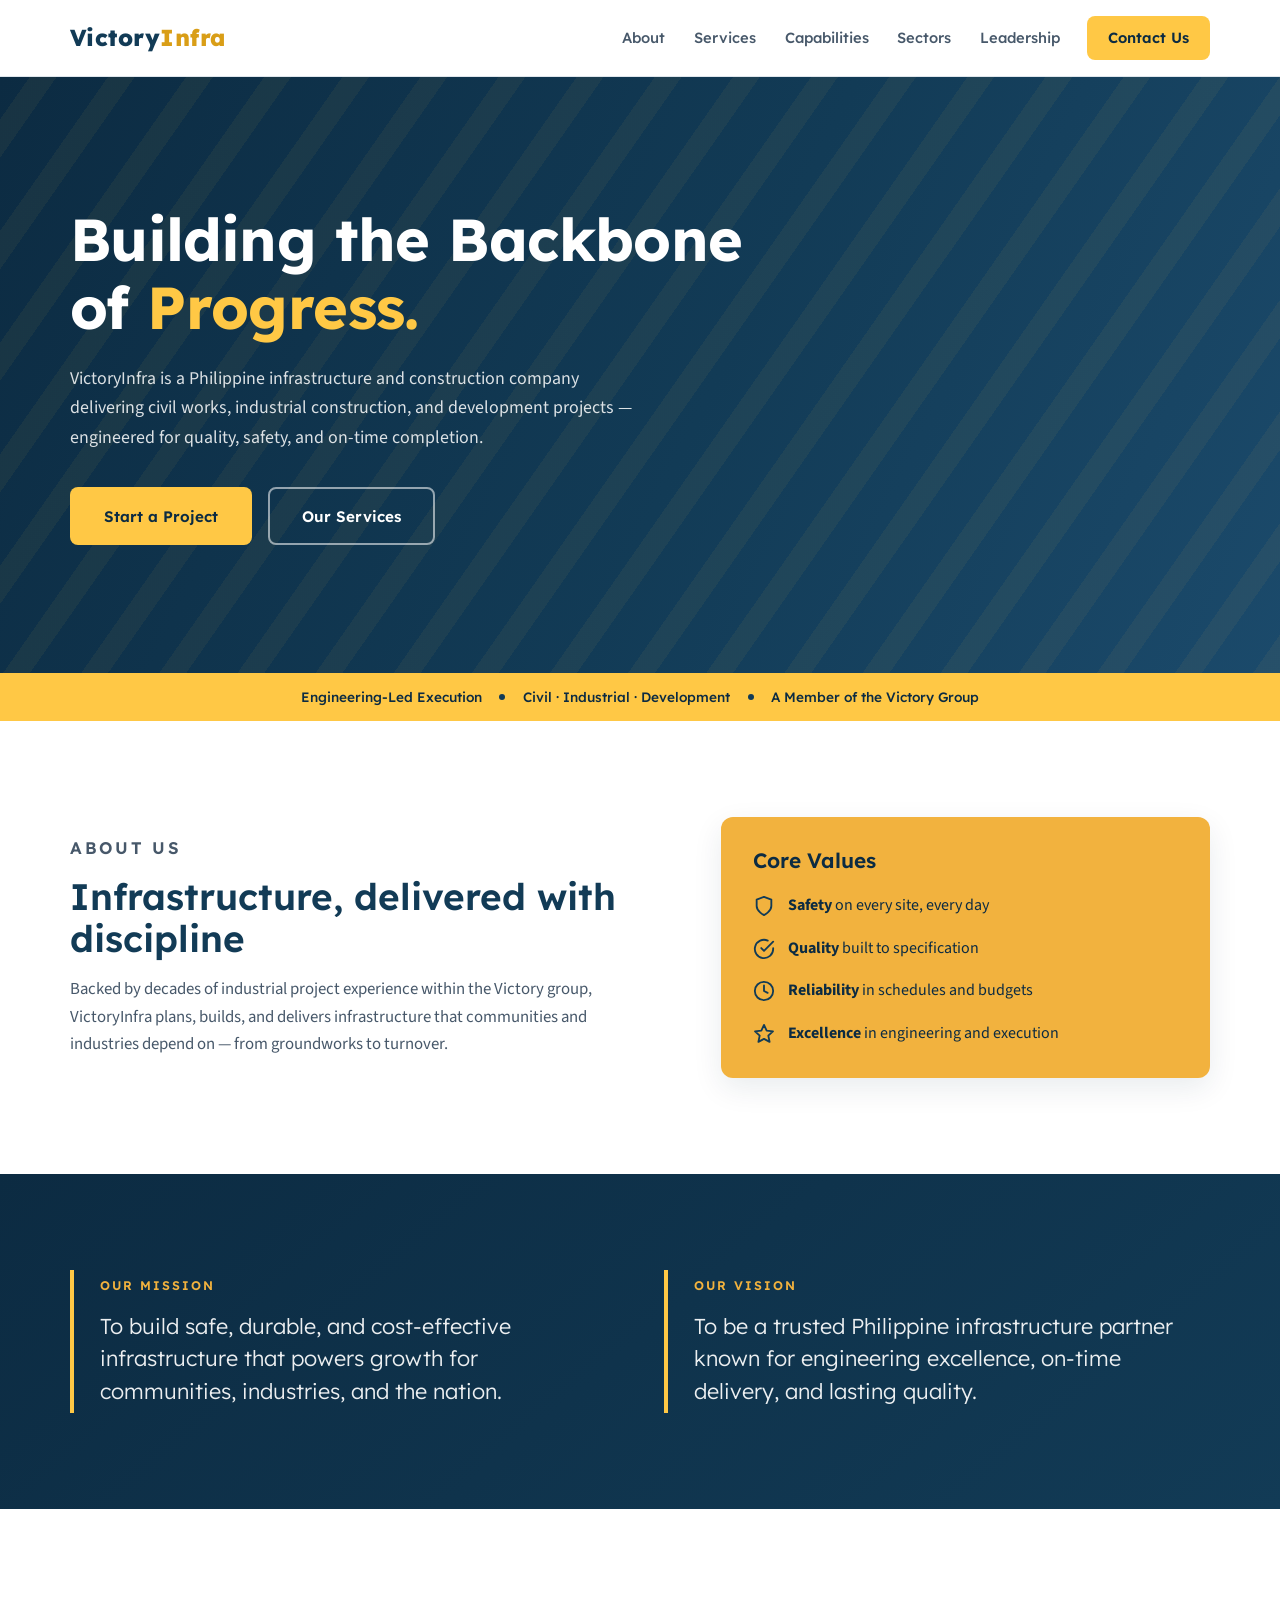
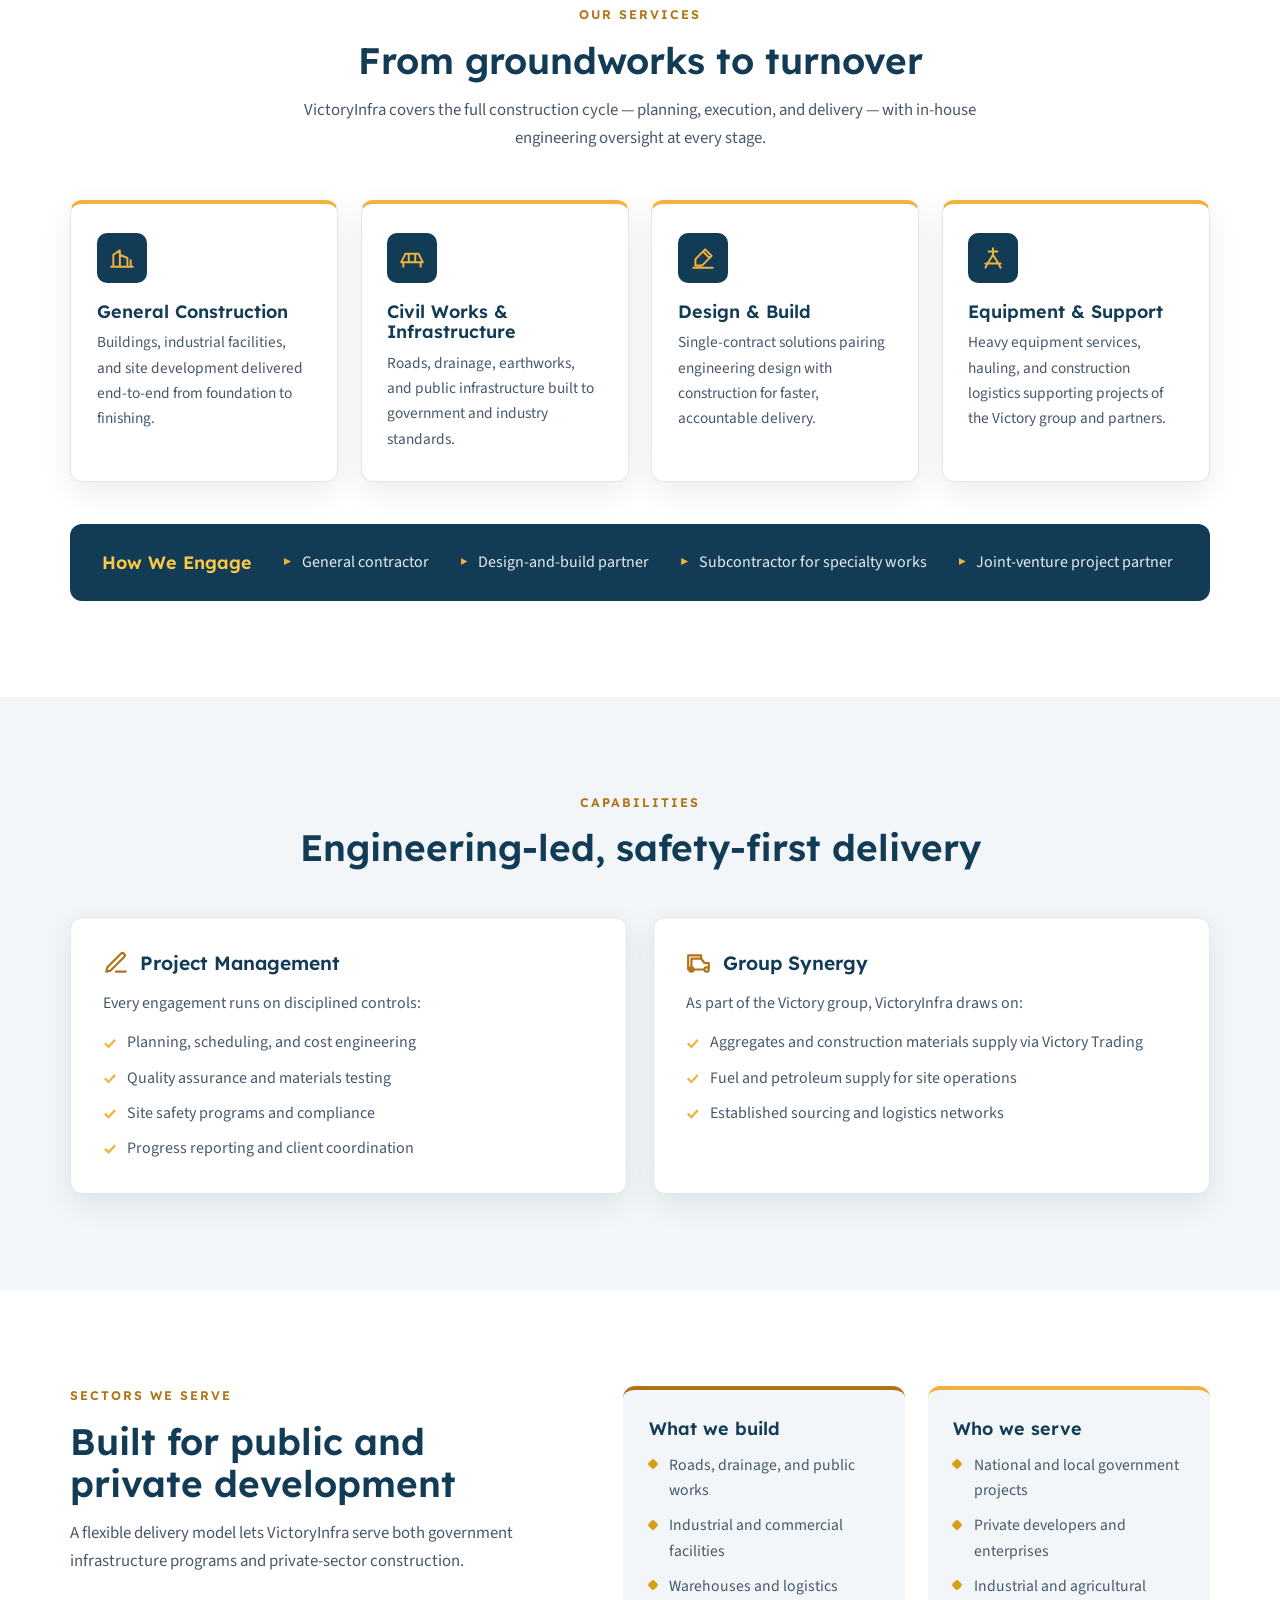
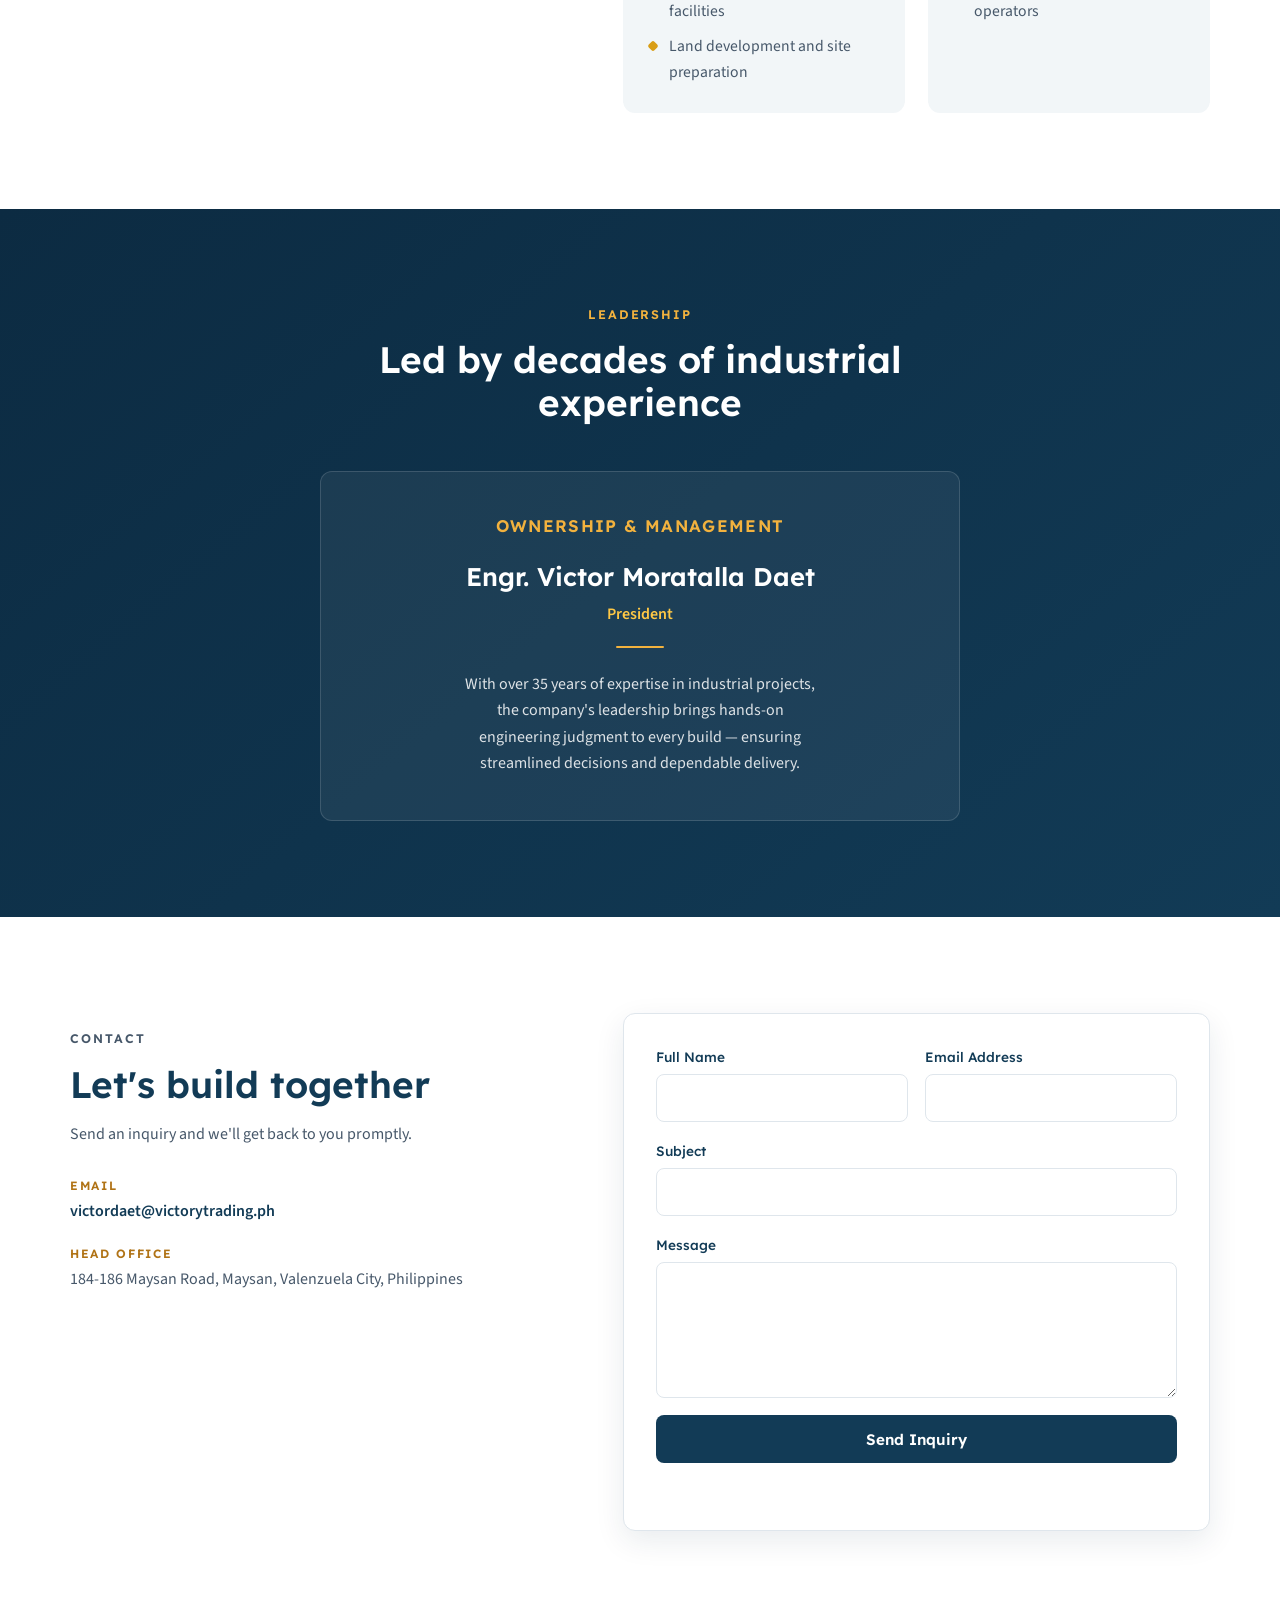
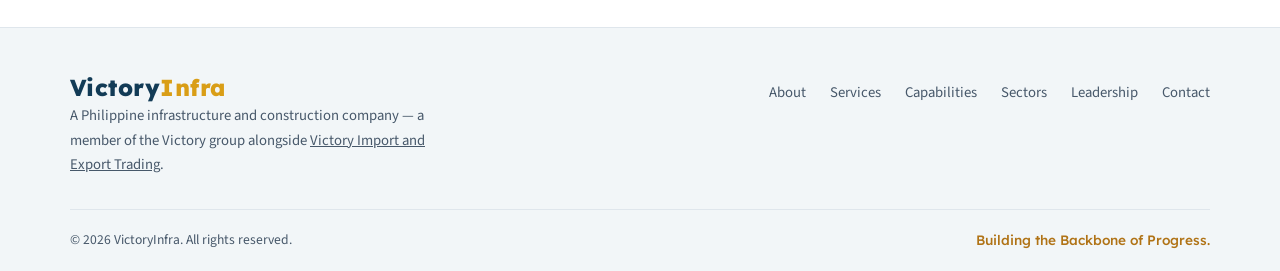
==== index.html @ fd555061 "Build initial VictoryInfra website with placeholder content Co-Authored-By: Claude Fable 5 <noreply@" ====
<!DOCTYPE html>
<html lang="en">
<head>
  <meta charset="UTF-8">
  <meta name="viewport" content="width=device-width, initial-scale=1.0">
  <title>VictoryInfra — Building the Backbone of Progress</title>
  <meta name="description" content="VictoryInfra is a Philippine infrastructure and construction company delivering civil works, industrial construction, and development projects with engineering-led execution.">
  <link rel="preconnect" href="https://fonts.googleapis.com">
  <link rel="preconnect" href="https://fonts.gstatic.com" crossorigin>
  <link href="https://fonts.googleapis.com/css2?family=Lexend:wght@300;400;500;600;700;800&family=Source+Sans+3:ital,wght@0,400;0,500;0,600;0,700;1,400&display=swap" rel="stylesheet">
  <link rel="stylesheet" href="css/style.css">
  <link rel="icon" href="data:image/svg+xml,%3Csvg xmlns='http://www.w3.org/2000/svg' viewBox='0 0 32 32'%3E%3Crect width='32' height='32' rx='6' fill='%23123b56'/%3E%3Cpath d='M7 9l9 16L25 9h-5l-4 8-4-8z' fill='%23ffc845'/%3E%3C/svg%3E" type="image/svg+xml">
</head>
<body>

  <a class="skip-link" href="#main">Skip to main content</a>

  <!-- ===== Header ===== -->
  <header class="site-header" id="top">
    <div class="container header-inner">
      <a href="#top" class="brand brand-text" aria-label="VictoryInfra — home">
        Victory<span class="wm-accent">Infra</span>
      </a>
      <nav class="site-nav" id="site-nav" aria-label="Main navigation">
        <a href="#about">About</a>
        <a href="#services">Services</a>
        <a href="#capabilities">Capabilities</a>
        <a href="#sectors">Sectors</a>
        <a href="#leadership">Leadership</a>
        <a href="#contact" class="nav-cta">Contact Us</a>
      </nav>
      <button class="nav-toggle" id="nav-toggle" aria-label="Toggle navigation" aria-expanded="false" aria-controls="site-nav">
        <span></span><span></span><span></span>
      </button>
    </div>
  </header>

  <main id="main">
    <!-- ===== Hero ===== -->
    <section class="hero">
      <div class="container hero-inner">
        <div class="hero-content">
          <h1>Building the Backbone<br>of <span class="accent-lime">Progress.</span></h1>
          <p class="hero-lead">
            VictoryInfra is a Philippine infrastructure and construction company
            delivering civil works, industrial construction, and development
            projects — engineered for quality, safety, and on-time completion.
          </p>
          <div class="hero-actions">
            <a href="#contact" class="btn btn-lime">Start a Project</a>
            <a href="#services" class="btn btn-outline">Our Services</a>
          </div>
        </div>
      </div>
    </section>

    <!-- ===== Trust bar ===== -->
    <div class="trust-bar" role="presentation">
      <div class="container trust-inner">
        <span>Engineering-Led Execution</span>
        <span class="dot" aria-hidden="true"></span>
        <span>Civil · Industrial · Development</span>
        <span class="dot" aria-hidden="true"></span>
        <span>A Member of the Victory Group</span>
      </div>
    </div>

    <!-- ===== About ===== -->
    <section class="section" id="about">
      <div class="container about-grid">
        <div class="about-intro">
          <p class="eyebrow">About Us</p>
          <h2>Infrastructure, delivered with discipline</h2>
          <p>
            Backed by decades of industrial project experience within the
            Victory group, VictoryInfra plans, builds, and delivers
            infrastructure that communities and industries depend on — from
            groundworks to turnover.
          </p>
        </div>
        <div class="values-panel">
          <h3>Core Values</h3>
          <ul class="values-list">
            <li>
              <svg viewBox="0 0 24 24" fill="none" stroke="currentColor" stroke-width="2" stroke-linecap="round" stroke-linejoin="round" aria-hidden="true"><path d="M12 22s8-4 8-10V5l-8-3-8 3v7c0 6 8 10 8 10z"/></svg>
              <div><strong>Safety</strong> on every site, every day</div>
            </li>
            <li>
              <svg viewBox="0 0 24 24" fill="none" stroke="currentColor" stroke-width="2" stroke-linecap="round" stroke-linejoin="round" aria-hidden="true"><path d="M22 11.08V12a10 10 0 1 1-5.93-9.14"/><path d="M22 4 12 14.01l-3-3"/></svg>
              <div><strong>Quality</strong> built to specification</div>
            </li>
            <li>
              <svg viewBox="0 0 24 24" fill="none" stroke="currentColor" stroke-width="2" stroke-linecap="round" stroke-linejoin="round" aria-hidden="true"><circle cx="12" cy="12" r="10"/><path d="M12 6v6l4 2"/></svg>
              <div><strong>Reliability</strong> in schedules and budgets</div>
            </li>
            <li>
              <svg viewBox="0 0 24 24" fill="none" stroke="currentColor" stroke-width="2" stroke-linecap="round" stroke-linejoin="round" aria-hidden="true"><path d="M12 2l2.9 6.3 6.9.8-5.1 4.7 1.4 6.8L12 17.3l-6.1 3.3 1.4-6.8L2.2 9.1l6.9-.8z"/></svg>
              <div><strong>Excellence</strong> in engineering and execution</div>
            </li>
          </ul>
        </div>
      </div>
    </section>

    <!-- ===== Mission & Vision ===== -->
    <section class="section section-navy" id="mission">
      <div class="container mv-grid">
        <div class="mv-card">
          <p class="eyebrow eyebrow-teal">Our Mission</p>
          <p class="mv-text">
            To build safe, durable, and cost-effective infrastructure that
            powers growth for communities, industries, and the nation.
          </p>
        </div>
        <div class="mv-card">
          <p class="eyebrow eyebrow-teal">Our Vision</p>
          <p class="mv-text">
            To be a trusted Philippine infrastructure partner known for
            engineering excellence, on-time delivery, and lasting quality.
          </p>
        </div>
      </div>
    </section>

    <!-- ===== Services ===== -->
    <section class="section" id="services">
      <div class="container">
        <div class="section-head">
          <p class="eyebrow">Our Services</p>
          <h2>From groundworks to turnover</h2>
          <p class="section-lead">
            VictoryInfra covers the full construction cycle — planning,
            execution, and delivery — with in-house engineering oversight at
            every stage.
          </p>
        </div>
        <div class="card-grid">
          <article class="card">
            <div class="card-icon" aria-hidden="true">
              <svg viewBox="0 0 24 24" fill="none" stroke="currentColor" stroke-width="1.8" stroke-linecap="round" stroke-linejoin="round"><path d="M2 20h20M4 20V9l6-4v15M10 20V9l7 3v8M20 20v-6"/></svg>
            </div>
            <h3>General Construction</h3>
            <p>Buildings, industrial facilities, and site development delivered end-to-end from foundation to finishing.</p>
          </article>
          <article class="card">
            <div class="card-icon" aria-hidden="true">
              <svg viewBox="0 0 24 24" fill="none" stroke="currentColor" stroke-width="1.8" stroke-linecap="round" stroke-linejoin="round"><path d="M2 16h20M4 16v4M20 16v4M2 16l4-8h12l4 8M9 8v8M15 8v8"/></svg>
            </div>
            <h3>Civil Works &amp; Infrastructure</h3>
            <p>Roads, drainage, earthworks, and public infrastructure built to government and industry standards.</p>
          </article>
          <article class="card">
            <div class="card-icon" aria-hidden="true">
              <svg viewBox="0 0 24 24" fill="none" stroke="currentColor" stroke-width="1.8" stroke-linecap="round" stroke-linejoin="round"><path d="M14 4l6 6-9 9H5v-6zM12 6l6 6M3 21h18"/></svg>
            </div>
            <h3>Design &amp; Build</h3>
            <p>Single-contract solutions pairing engineering design with construction for faster, accountable delivery.</p>
          </article>
          <article class="card">
            <div class="card-icon" aria-hidden="true">
              <svg viewBox="0 0 24 24" fill="none" stroke="currentColor" stroke-width="1.8" stroke-linecap="round" stroke-linejoin="round"><path d="M5 17h14M7 17l-2 4M17 17l2 4M12 3v6M12 9l-5 8M12 9l5 8M8 6h8"/></svg>
            </div>
            <h3>Equipment &amp; Support</h3>
            <p>Heavy equipment services, hauling, and construction logistics supporting projects of the Victory group and partners.</p>
          </article>
        </div>
        <div class="roles-strip">
          <h3>How We Engage</h3>
          <ul>
            <li>General contractor</li>
            <li>Design-and-build partner</li>
            <li>Subcontractor for specialty works</li>
            <li>Joint-venture project partner</li>
          </ul>
        </div>
      </div>
    </section>

    <!-- ===== Capabilities ===== -->
    <section class="section section-alt" id="capabilities">
      <div class="container">
        <div class="section-head">
          <p class="eyebrow">Capabilities</p>
          <h2>Engineering-led, safety-first delivery</h2>
        </div>
        <div class="cap-grid">
          <article class="cap-card">
            <h3>
              <svg viewBox="0 0 24 24" fill="none" stroke="currentColor" stroke-width="2" stroke-linecap="round" stroke-linejoin="round" aria-hidden="true"><path d="M12 20h9M16.5 3.5a2.1 2.1 0 0 1 3 3L7 19l-4 1 1-4z"/></svg>
              Project Management
            </h3>
            <p>Every engagement runs on disciplined controls:</p>
            <ul>
              <li>Planning, scheduling, and cost engineering</li>
              <li>Quality assurance and materials testing</li>
              <li>Site safety programs and compliance</li>
              <li>Progress reporting and client coordination</li>
            </ul>
          </article>
          <article class="cap-card">
            <h3>
              <svg viewBox="0 0 24 24" fill="none" stroke="currentColor" stroke-width="2" stroke-linecap="round" stroke-linejoin="round" aria-hidden="true"><path d="M17 18a2 2 0 1 0 4 0 2 2 0 0 0-4 0zM3 18a2 2 0 1 0 4 0 2 2 0 0 0-4 0zM7 18h10M5 18V8h9l3 4h4v6M14 8V5H2v13"/></svg>
              Group Synergy
            </h3>
            <p>As part of the Victory group, VictoryInfra draws on:</p>
            <ul>
              <li>Aggregates and construction materials supply via Victory Trading</li>
              <li>Fuel and petroleum supply for site operations</li>
              <li>Established sourcing and logistics networks</li>
            </ul>
          </article>
        </div>
      </div>
    </section>

    <!-- ===== Sectors ===== -->
    <section class="section" id="sectors">
      <div class="container reach-grid">
        <div>
          <p class="eyebrow">Sectors We Serve</p>
          <h2>Built for public and private development</h2>
          <p class="reach-note">
            A flexible delivery model lets VictoryInfra serve both government
            infrastructure programs and private-sector construction.
          </p>
        </div>
        <div class="reach-cols">
          <div class="reach-col">
            <h3>What we build</h3>
            <ul>
              <li>Roads, drainage, and public works</li>
              <li>Industrial and commercial facilities</li>
              <li>Warehouses and logistics facilities</li>
              <li>Land development and site preparation</li>
            </ul>
          </div>
          <div class="reach-col">
            <h3>Who we serve</h3>
            <ul>
              <li>National and local government projects</li>
              <li>Private developers and enterprises</li>
              <li>Industrial and agricultural operators</li>
            </ul>
          </div>
        </div>
      </div>
    </section>

    <!-- ===== Leadership ===== -->
    <section class="section section-navy" id="leadership">
      <div class="container">
        <div class="section-head">
          <p class="eyebrow eyebrow-teal">Leadership</p>
          <h2 class="on-navy">Led by decades of industrial experience</h2>
        </div>
        <div class="lead-grid">
          <div class="lead-card">
            <h3>Ownership &amp; Management</h3>
            <p class="lead-name">Engr. Victor Moratalla Daet</p>
            <p class="lead-role">President</p>
            <p>
              With over 35 years of expertise in industrial projects, the
              company's leadership brings hands-on engineering judgment to
              every build — ensuring streamlined decisions and dependable
              delivery.
            </p>
          </div>
        </div>
      </div>
    </section>

    <!-- ===== Contact ===== -->
    <section class="section" id="contact">
      <div class="container contact-grid">
        <div class="contact-info">
          <p class="eyebrow">Contact</p>
          <h2>Let's build together</h2>
          <p>Send an inquiry and we'll get back to you promptly.</p>
          <ul class="contact-list">
            <li>
              <span class="contact-label">Email</span>
              <a href="mailto:victordaet@victorytrading.ph">victordaet@victorytrading.ph</a>
            </li>
            <li>
              <span class="contact-label">Head Office</span>
              <span>184-186 Maysan Road, Maysan, Valenzuela City, Philippines</span>
            </li>
          </ul>
        </div>
        <form class="contact-form" id="contact-form" novalidate>
          <div class="form-row">
            <div class="form-field">
              <label for="cf-name">Full Name</label>
              <input type="text" id="cf-name" name="name" required autocomplete="name">
            </div>
            <div class="form-field">
              <label for="cf-email">Email Address</label>
              <input type="email" id="cf-email" name="email" required autocomplete="email">
            </div>
          </div>
          <div class="form-field">
            <label for="cf-subject">Subject</label>
            <input type="text" id="cf-subject" name="subject" required>
          </div>
          <div class="form-field">
            <label for="cf-message">Message</label>
            <textarea id="cf-message" name="message" rows="5" required></textarea>
          </div>
          <button type="submit" class="btn btn-navy btn-block">Send Inquiry</button>
          <p class="form-note" id="form-note" role="status"></p>
        </form>
      </div>
    </section>
  </main>

  <!-- ===== Footer ===== -->
  <footer class="site-footer">
    <div class="container footer-inner">
      <div class="footer-brand">
        <span class="brand-text">Victory<span class="wm-accent">Infra</span></span>
        <p class="footer-tag">
          A Philippine infrastructure and construction company — a member of
          the Victory group alongside
          <a href="https://victorytrading.ph" style="color: inherit;">Victory Import and Export Trading</a>.
        </p>
      </div>
      <nav class="footer-nav" aria-label="Footer navigation">
        <a href="#about">About</a>
        <a href="#services">Services</a>
        <a href="#capabilities">Capabilities</a>
        <a href="#sectors">Sectors</a>
        <a href="#leadership">Leadership</a>
        <a href="#contact">Contact</a>
      </nav>
    </div>
    <div class="container footer-legal">
      <p>&copy; <span id="year">2026</span> VictoryInfra. All rights reserved.</p>
      <p class="footer-tagline">Building the Backbone of Progress.</p>
    </div>
  </footer>

  <script src="js/main.js"></script>
</body>
</html>
---- css/style.css ----
/* ==========================================================
   Victory Import and Export Trading OPC
   Brand palette from company profile:
   navy #123b56 · teal #3dccc7 · lime #cce235 · logo greens
   Typography (ui-ux-pro-max: Trust & Authority):
   Lexend (display) / Source Sans 3 (body)
   ========================================================== */

:root {
  --navy: #123b56;
  --navy-deep: #0c2b42;
  --navy-soft: #1b4a6b;
  --teal: #3dccc7;
  --lime: #cce235;
  --lime-dark: #a8bc1a;
  --green: #3fae49;
  --ink: #16232e;
  --ink-soft: #47586a;
  --line: #dfe6ec;
  --bg: #ffffff;
  --bg-alt: #f2f6f8;
  --radius: 12px;
  --shadow: 0 10px 30px rgba(12, 43, 66, 0.09);
  --font-display: "Lexend", system-ui, sans-serif;
  --font-body: "Source Sans 3", system-ui, sans-serif;
}

* { margin: 0; padding: 0; box-sizing: border-box; }

html { scroll-behavior: smooth; }

@media (prefers-reduced-motion: reduce) {
  html { scroll-behavior: auto; }
  *, *::before, *::after {
    animation-duration: 0.01ms !important;
    transition-duration: 0.01ms !important;
  }
}

body {
  font-family: var(--font-body);
  font-size: 1rem;
  color: var(--ink);
  background: var(--bg);
  line-height: 1.65;
  -webkit-font-smoothing: antialiased;
}

img, svg { display: block; max-width: 100%; height: auto; }

.container { width: min(1140px, 92%); margin-inline: auto; }

h1, h2, h3 { font-family: var(--font-display); line-height: 1.15; }

h1 {
  font-size: clamp(2.3rem, 5.2vw, 3.7rem);
  font-weight: 700;
  color: #fff;
  letter-spacing: -0.01em;
}

h2 {
  font-size: clamp(1.65rem, 3.2vw, 2.3rem);
  font-weight: 600;
  color: var(--navy);
}

h3 { font-size: 1.12rem; font-weight: 600; color: var(--navy); }

.accent-lime { color: var(--lime); }

.eyebrow {
  font-family: var(--font-display);
  text-transform: uppercase;
  letter-spacing: 0.16em;
  font-size: 0.78rem;
  font-weight: 600;
  color: var(--green);
  margin-bottom: 0.8rem;
}

.eyebrow-teal { color: var(--teal); }

.skip-link {
  position: absolute;
  left: -999px;
  top: 0;
  background: var(--lime);
  color: var(--navy-deep);
  padding: 0.7rem 1.2rem;
  z-index: 100;
  font-weight: 600;
}
.skip-link:focus { left: 0; }

a:focus-visible,
button:focus-visible,
input:focus-visible,
textarea:focus-visible {
  outline: 3px solid var(--teal);
  outline-offset: 2px;
}

/* ===== Buttons ===== */
.btn {
  display: inline-block;
  padding: 0.9rem 2rem;
  min-height: 44px;
  border-radius: 8px;
  font-family: var(--font-display);
  font-weight: 600;
  font-size: 0.95rem;
  text-decoration: none;
  border: 2px solid transparent;
  cursor: pointer;
  transition: background 0.2s, color 0.2s, border-color 0.2s, transform 0.18s;
}

.btn-lime {
  background: var(--lime);
  color: var(--navy-deep);
}
.btn-lime:hover { background: #dbef4d; transform: translateY(-2px); }

.btn-outline {
  color: #fff;
  border-color: rgba(255, 255, 255, 0.55);
}
.btn-outline:hover { border-color: var(--teal); color: var(--teal); }

.btn-navy {
  background: var(--navy);
  color: #fff;
}
.btn-navy:hover { background: var(--navy-soft); transform: translateY(-2px); }

.btn-block { width: 100%; border: none; }

/* ===== Header ===== */
.site-header {
  position: sticky;
  top: 0;
  z-index: 50;
  background: rgba(255, 255, 255, 0.97);
  backdrop-filter: blur(8px);
  border-bottom: 1px solid var(--line);
}

.header-inner {
  display: flex;
  align-items: center;
  justify-content: space-between;
  min-height: 76px;
}

.brand { display: flex; align-items: center; }

.brand-logo { width: clamp(170px, 18vw, 220px); height: auto; }

.site-nav { display: flex; align-items: center; gap: 1.6rem; }

.site-nav a {
  text-decoration: none;
  color: var(--ink-soft);
  font-family: var(--font-display);
  font-weight: 500;
  font-size: 0.92rem;
  padding: 0.4rem 0.1rem;
  transition: color 0.2s;
}
.site-nav a:hover { color: var(--navy); }

.nav-cta {
  padding: 0.6rem 1.3rem !important;
  border-radius: 8px;
  background: var(--lime);
  color: var(--navy-deep) !important;
  font-weight: 600 !important;
}
.nav-cta:hover { background: #dbef4d; }

.nav-toggle {
  display: none;
  flex-direction: column;
  justify-content: center;
  gap: 5px;
  background: none;
  border: none;
  cursor: pointer;
  padding: 10px;
  min-width: 44px;
  min-height: 44px;
}
.nav-toggle span {
  width: 24px;
  height: 2px;
  background: var(--navy);
  transition: transform 0.2s, opacity 0.2s;
}

/* ===== Hero ===== */
.hero {
  position: relative;
  background:
    linear-gradient(100deg, rgba(12, 43, 66, 0.94) 0%, rgba(12, 43, 66, 0.88) 38%, rgba(12, 43, 66, 0.35) 62%, rgba(12, 43, 66, 0.12) 100%),
    url("../assets/hero-port.jpg") center right / cover no-repeat;
  background-color: var(--navy-deep);
  overflow: hidden;
  padding: clamp(4.5rem, 10vw, 8.5rem) 0;
}

.hero-inner {
  position: relative;
  display: grid;
  grid-template-columns: minmax(0, 1.15fr) minmax(0, 0.85fr);
  align-items: center;
}

.hero-lead {
  margin-top: 1.4rem;
  font-size: 1.12rem;
  color: rgba(255, 255, 255, 0.85);
  max-width: 36rem;
}

.hero-actions {
  margin-top: 2.2rem;
  display: flex;
  gap: 1rem;
  flex-wrap: wrap;
}


/* ===== Trust bar ===== */
.trust-bar {
  background: var(--lime);
  color: var(--navy-deep);
  padding: 0.8rem 0;
  font-family: var(--font-display);
  font-size: 0.85rem;
  font-weight: 500;
}

.trust-inner {
  display: flex;
  justify-content: center;
  align-items: center;
  gap: 1.1rem;
  flex-wrap: wrap;
  text-align: center;
}

.dot {
  width: 6px; height: 6px;
  border-radius: 50%;
  background: var(--navy);
  flex-shrink: 0;
}

/* ===== Sections ===== */
.section { padding: clamp(3.5rem, 8vw, 6rem) 0; }
.section-alt { background: var(--bg-alt); }

.section-navy {
  background: linear-gradient(140deg, var(--navy-deep), var(--navy));
}
.section-navy h2, .on-navy { color: #fff; }

.section-head {
  max-width: 46rem;
  margin: 0 auto 3rem;
  text-align: center;
}

.section-lead { margin-top: 1rem; color: var(--ink-soft); font-size: 1.05rem; }

/* ===== About ===== */
.about-grid {
  display: grid;
  grid-template-columns: 1.2fr 1fr;
  gap: clamp(2rem, 5vw, 4rem);
  align-items: start;
}

.about-intro p { margin-top: 1.05rem; color: var(--ink-soft); font-size: 1.05rem; }
.about-intro h2 { margin-bottom: 0.2rem; }

.values-panel {
  background: var(--teal);
  border-radius: var(--radius);
  padding: 2rem;
  color: var(--navy-deep);
  box-shadow: var(--shadow);
}

.values-panel h3 {
  color: var(--navy-deep);
  font-size: 1.3rem;
  margin-bottom: 1.2rem;
}

.values-list { list-style: none; display: grid; gap: 1rem; }

.values-list li {
  display: flex;
  gap: 0.8rem;
  align-items: flex-start;
  font-size: 1rem;
}

.values-list svg {
  width: 22px; height: 22px;
  flex-shrink: 0;
  margin-top: 3px;
  color: var(--navy);
}

/* ===== Mission & Vision ===== */
.mv-grid {
  display: grid;
  grid-template-columns: 1fr 1fr;
  gap: clamp(1.5rem, 4vw, 3rem);
}

.mv-card {
  border-left: 4px solid var(--lime);
  padding: 0.4rem 0 0.4rem 1.6rem;
}

.mv-text {
  color: rgba(255, 255, 255, 0.92);
  font-size: clamp(1.1rem, 2vw, 1.35rem);
  font-family: var(--font-display);
  font-weight: 300;
  line-height: 1.5;
}

/* ===== Core business cards ===== */
.card-grid {
  display: grid;
  grid-template-columns: repeat(auto-fit, minmax(240px, 1fr));
  gap: 1.4rem;
}

.card {
  background: #fff;
  border: 1px solid var(--line);
  border-top: 4px solid var(--teal);
  border-radius: var(--radius);
  padding: 1.8rem 1.6rem;
  box-shadow: var(--shadow);
  transition: transform 0.2s, box-shadow 0.2s, border-top-color 0.2s;
}

.card:hover {
  transform: translateY(-5px);
  border-top-color: var(--lime);
  box-shadow: 0 18px 42px rgba(12, 43, 66, 0.14);
}

.card-icon {
  width: 50px; height: 50px;
  display: grid;
  place-items: center;
  border-radius: 10px;
  background: var(--navy);
  color: var(--teal);
  margin-bottom: 1.1rem;
}

.card-icon svg { width: 26px; height: 26px; }

.card p { margin-top: 0.55rem; color: var(--ink-soft); font-size: 0.96rem; }

.roles-strip {
  margin-top: 2.6rem;
  background: var(--navy);
  border-radius: var(--radius);
  padding: 1.6rem 2rem;
  display: flex;
  align-items: center;
  gap: 2rem;
  flex-wrap: wrap;
}

.roles-strip h3 {
  color: var(--lime);
  white-space: nowrap;
}

.roles-strip ul {
  list-style: none;
  display: flex;
  flex-wrap: wrap;
  gap: 0.6rem 2rem;
  color: rgba(255, 255, 255, 0.9);
}

.roles-strip li {
  position: relative;
  padding-left: 1.1rem;
}

.roles-strip li::before {
  content: "";
  position: absolute;
  left: 0; top: 0.55em;
  width: 7px; height: 7px;
  background: var(--teal);
  clip-path: polygon(0 0, 100% 50%, 0 100%);
}

/* ===== Capabilities ===== */
.cap-grid {
  display: grid;
  grid-template-columns: 1fr 1fr;
  gap: 1.6rem;
}

.cap-card {
  background: #fff;
  border: 1px solid var(--line);
  border-radius: var(--radius);
  padding: 2rem;
  box-shadow: var(--shadow);
}

.cap-card h3 {
  display: flex;
  align-items: center;
  gap: 0.7rem;
  font-size: 1.2rem;
  margin-bottom: 0.9rem;
}

.cap-card h3 svg {
  width: 26px; height: 26px;
  color: var(--green);
  flex-shrink: 0;
}

.cap-card > p { color: var(--ink-soft); margin-bottom: 0.8rem; }

.cap-card ul {
  list-style: none;
  display: grid;
  gap: 0.55rem;
}

.cap-card li {
  position: relative;
  padding-left: 1.5rem;
  color: var(--ink-soft);
}

.cap-card li::before {
  content: "";
  position: absolute;
  left: 0; top: 0.42em;
  width: 14px; height: 14px;
  background: var(--teal);
  clip-path: polygon(20% 45%, 40% 65%, 80% 20%, 92% 32%, 40% 88%, 8% 57%);
}

/* ===== Reach ===== */
.reach-grid {
  display: grid;
  grid-template-columns: 1fr 1.2fr;
  gap: clamp(2rem, 5vw, 4rem);
  align-items: start;
}

.reach-note { margin-top: 1rem; color: var(--ink-soft); font-size: 1.05rem; }

.reach-cols {
  display: grid;
  grid-template-columns: 1fr 1fr;
  gap: 1.4rem;
}

.reach-col {
  background: var(--bg-alt);
  border-radius: var(--radius);
  padding: 1.7rem 1.6rem;
  border-top: 4px solid var(--green);
}

.reach-col:last-child { border-top-color: var(--teal); }

.reach-col h3 { margin-bottom: 0.9rem; }

.reach-col ul { list-style: none; display: grid; gap: 0.55rem; }

.reach-col li {
  position: relative;
  padding-left: 1.3rem;
  color: var(--ink-soft);
  font-size: 0.98rem;
}

.reach-col li::before {
  content: "";
  position: absolute;
  left: 0; top: 0.5em;
  width: 8px; height: 8px;
  background: var(--lime-dark);
  border-radius: 2px;
  transform: rotate(45deg);
}

/* ===== Leadership ===== */
.lead-grid {
  display: grid;
  grid-template-columns: minmax(0, 640px);
  justify-content: center;
  gap: 1.6rem;
}

.lead-card {
  background: rgba(255, 255, 255, 0.06);
  border: 1px solid rgba(255, 255, 255, 0.14);
  border-radius: var(--radius);
  padding: 2.75rem 2.5rem;
  color: rgba(255, 255, 255, 0.85);
  text-align: center;
}

.lead-card h3 {
  color: var(--teal);
  margin-bottom: 1.25rem;
  font-size: 1.05rem;
  text-transform: uppercase;
  letter-spacing: 0.08em;
}

.lead-card p:last-child {
  max-width: 46ch;
  margin-inline: auto;
}

.lead-name {
  font-family: var(--font-display);
  font-size: 1.6rem;
  font-weight: 600;
  color: #fff;
}

.lead-role {
  color: var(--lime);
  font-weight: 600;
  margin: 0.2rem 0 1.4rem;
}

.lead-role::after {
  content: "";
  display: block;
  width: 48px;
  height: 2px;
  border-radius: 1px;
  background: var(--teal);
  margin: 1.2rem auto 0;
}

/* ===== Contact ===== */
.contact-grid {
  display: grid;
  grid-template-columns: 1fr 1.2fr;
  gap: clamp(2rem, 5vw, 4rem);
  align-items: start;
}

.contact-info > p { margin-top: 1rem; color: var(--ink-soft); }

.contact-list {
  list-style: none;
  margin-top: 1.8rem;
  display: grid;
  gap: 1.2rem;
}

.contact-list li { display: grid; gap: 0.15rem; }

.contact-label {
  font-family: var(--font-display);
  font-size: 0.75rem;
  text-transform: uppercase;
  letter-spacing: 0.14em;
  color: var(--green);
  font-weight: 600;
}

.contact-list a { color: var(--navy); text-decoration: none; font-weight: 600; }
.contact-list a:hover { text-decoration: underline; }
.contact-list span:not(.contact-label) { color: var(--ink-soft); }

.contact-form {
  background: #fff;
  border: 1px solid var(--line);
  border-radius: var(--radius);
  padding: 2rem;
  box-shadow: var(--shadow);
  display: grid;
  gap: 1.1rem;
}

.form-row {
  display: grid;
  grid-template-columns: 1fr 1fr;
  gap: 1.1rem;
}

.form-field { display: grid; gap: 0.35rem; }

.form-field label {
  font-family: var(--font-display);
  font-size: 0.85rem;
  font-weight: 500;
  color: var(--navy);
}

.form-field input,
.form-field textarea {
  font-family: inherit;
  font-size: 1rem;
  padding: 0.75rem 0.9rem;
  border: 1.5px solid var(--line);
  border-radius: 8px;
  color: var(--ink);
  transition: border-color 0.2s;
  resize: vertical;
  min-height: 44px;
}

.form-field input:focus,
.form-field textarea:focus {
  outline: none;
  border-color: var(--teal);
  box-shadow: 0 0 0 3px rgba(61, 204, 199, 0.25);
}

.form-note { font-size: 0.9rem; color: var(--ink-soft); min-height: 1.2em; }

/* ===== Footer ===== */
.site-footer {
  background: var(--bg-alt);
  color: var(--ink-soft);
  border-top: 1px solid var(--line);
  padding: 3rem 0 0;
}

.footer-inner {
  display: flex;
  justify-content: space-between;
  align-items: flex-start;
  gap: 2rem;
  flex-wrap: wrap;
  padding-bottom: 2rem;
}

.footer-brand { max-width: 24rem; }

.footer-brand img { width: 230px; margin-bottom: 1rem; }

.footer-tag { font-size: 0.92rem; }

.footer-nav {
  display: flex;
  gap: 1.5rem;
  flex-wrap: wrap;
}

.footer-nav a {
  color: var(--ink-soft);
  text-decoration: none;
  font-size: 0.92rem;
  padding: 0.3rem 0;
}
.footer-nav a:hover { color: var(--navy); }

.footer-legal {
  border-top: 1px solid var(--line);
  padding: 1.2rem 0;
  font-size: 0.85rem;
  display: flex;
  justify-content: space-between;
  gap: 1rem;
  flex-wrap: wrap;
}

.footer-tagline { color: var(--green); font-family: var(--font-display); font-weight: 500; }

/* ===== Responsive ===== */
@media (max-width: 900px) {
  .hero-inner,
  .about-grid,
  .mv-grid,
  .cap-grid,
  .reach-grid,
  .lead-grid,
  .contact-grid {
    grid-template-columns: 1fr;
  }

  .nav-toggle { display: flex; }

  .site-nav {
    position: absolute;
    top: 76px;
    left: 0;
    right: 0;
    background: #fff;
    border-bottom: 1px solid var(--line);
    flex-direction: column;
    align-items: stretch;
    padding: 1rem 4% 1.4rem;
    gap: 0.3rem;
    display: none;
  }

  .site-nav.open { display: flex; }

  .site-nav a { padding: 0.8rem 0.4rem; }

  .nav-cta { text-align: center; margin-top: 0.4rem; }

  .roles-strip { flex-direction: column; align-items: flex-start; gap: 1rem; }
  .roles-strip ul { flex-direction: column; gap: 0.55rem; }
}

@media (max-width: 560px) {
  .form-row, .reach-cols { grid-template-columns: 1fr; }
  .footer-legal { justify-content: center; text-align: center; }
}

/* ==========================================================
   VictoryInfra overrides — sister palette:
   shared navy family · safety-amber accents · steel greys
   ========================================================== */

:root {
  --teal: #f2b23e;      /* amber replaces teal accents on navy */
  --lime: #ffc845;      /* safety yellow for CTAs and hero accent */
  --lime-dark: #d99e17;
  --green: #b07316;     /* bronze eyebrows on light backgrounds */
}

/* Text wordmark in place of an image logo (until brand assets arrive) */
.brand-text {
  font-family: var(--font-display);
  font-weight: 800;
  font-size: clamp(1.15rem, 2.4vw, 1.45rem);
  letter-spacing: 0.02em;
  color: var(--navy);
  text-decoration: none;
  line-height: 1;
}

.brand-text .wm-accent { color: var(--lime-dark); }


/* Hero: pure gradient + subtle "girder" stripes, no photo asset needed */
.hero {
  background:
    repeating-linear-gradient(
      -55deg,
      rgba(255, 200, 69, 0.05) 0 22px,
      rgba(255, 200, 69, 0) 22px 64px
    ),
    linear-gradient(115deg, var(--navy-deep) 0%, var(--navy) 55%, var(--navy-soft) 100%);
  background-color: var(--navy-deep);
}

.hero-inner { grid-template-columns: minmax(0, 1fr); }

.hero-content { max-width: 720px; }
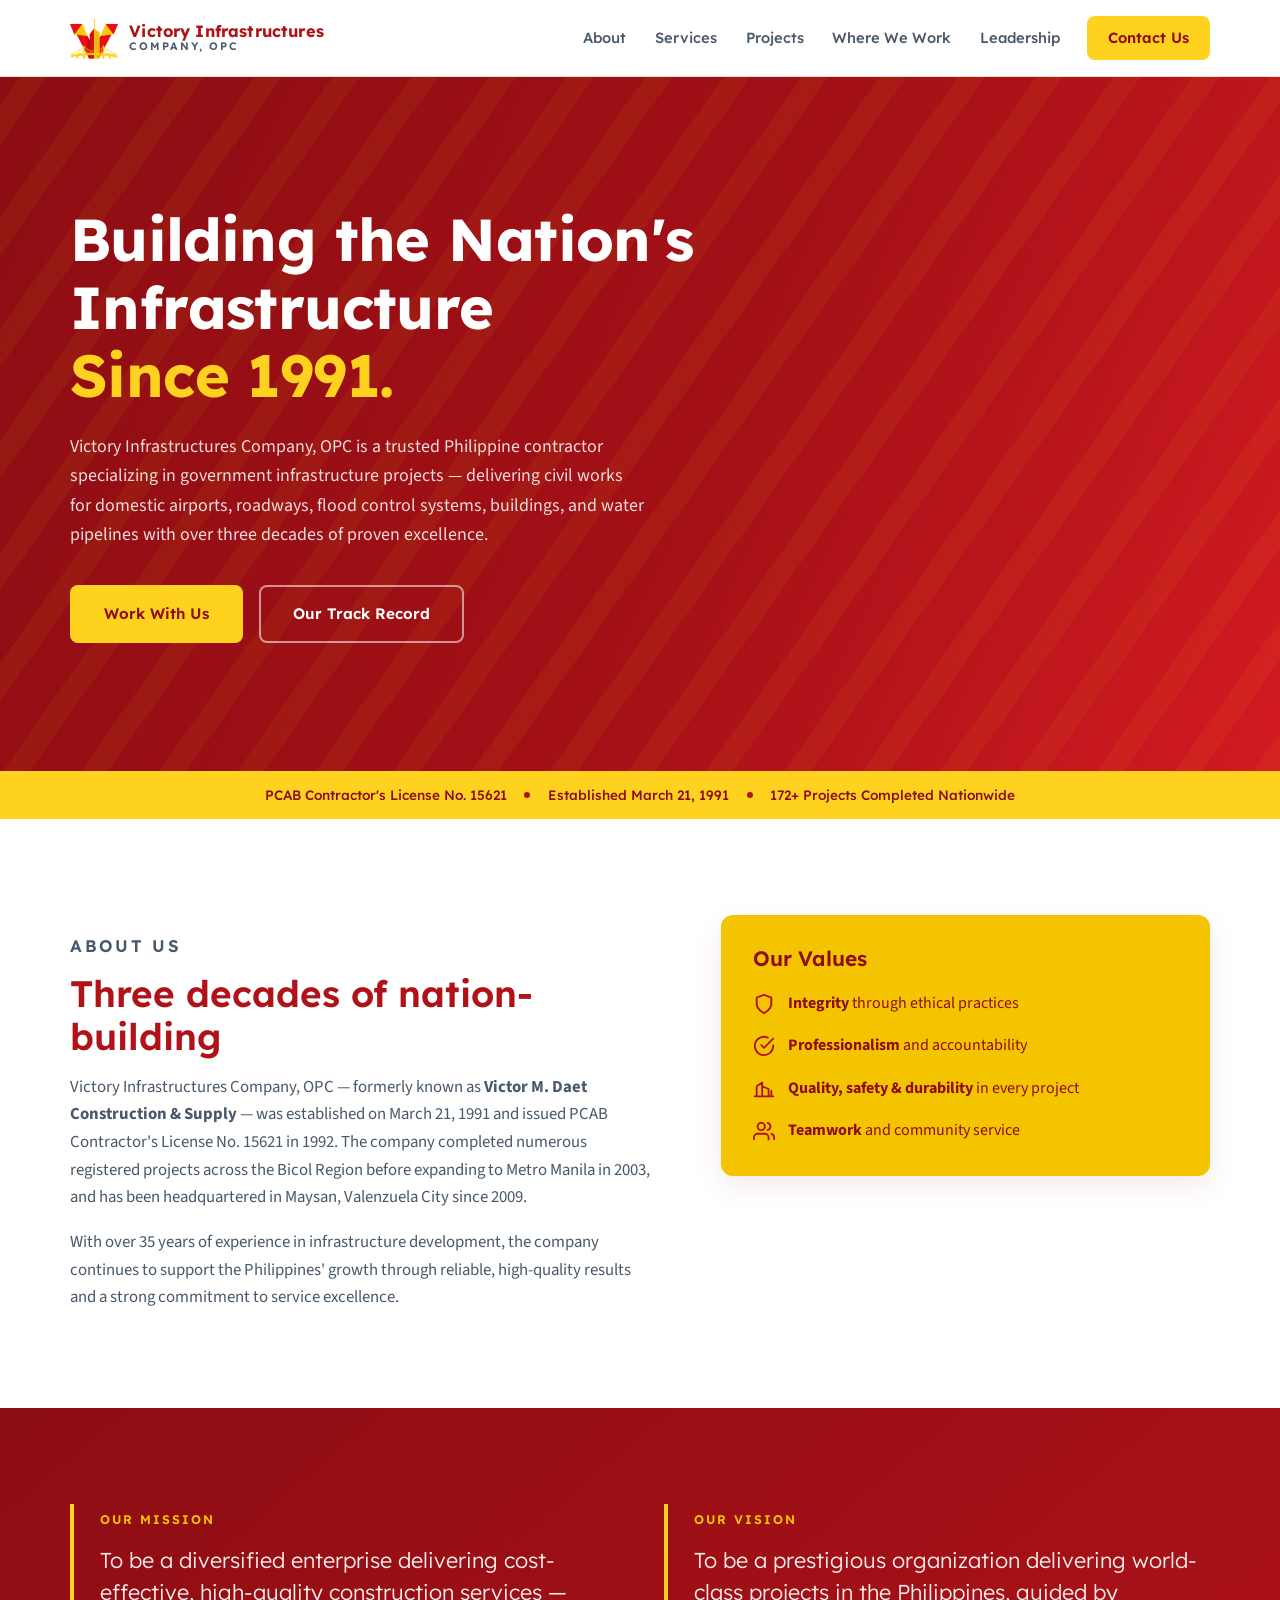
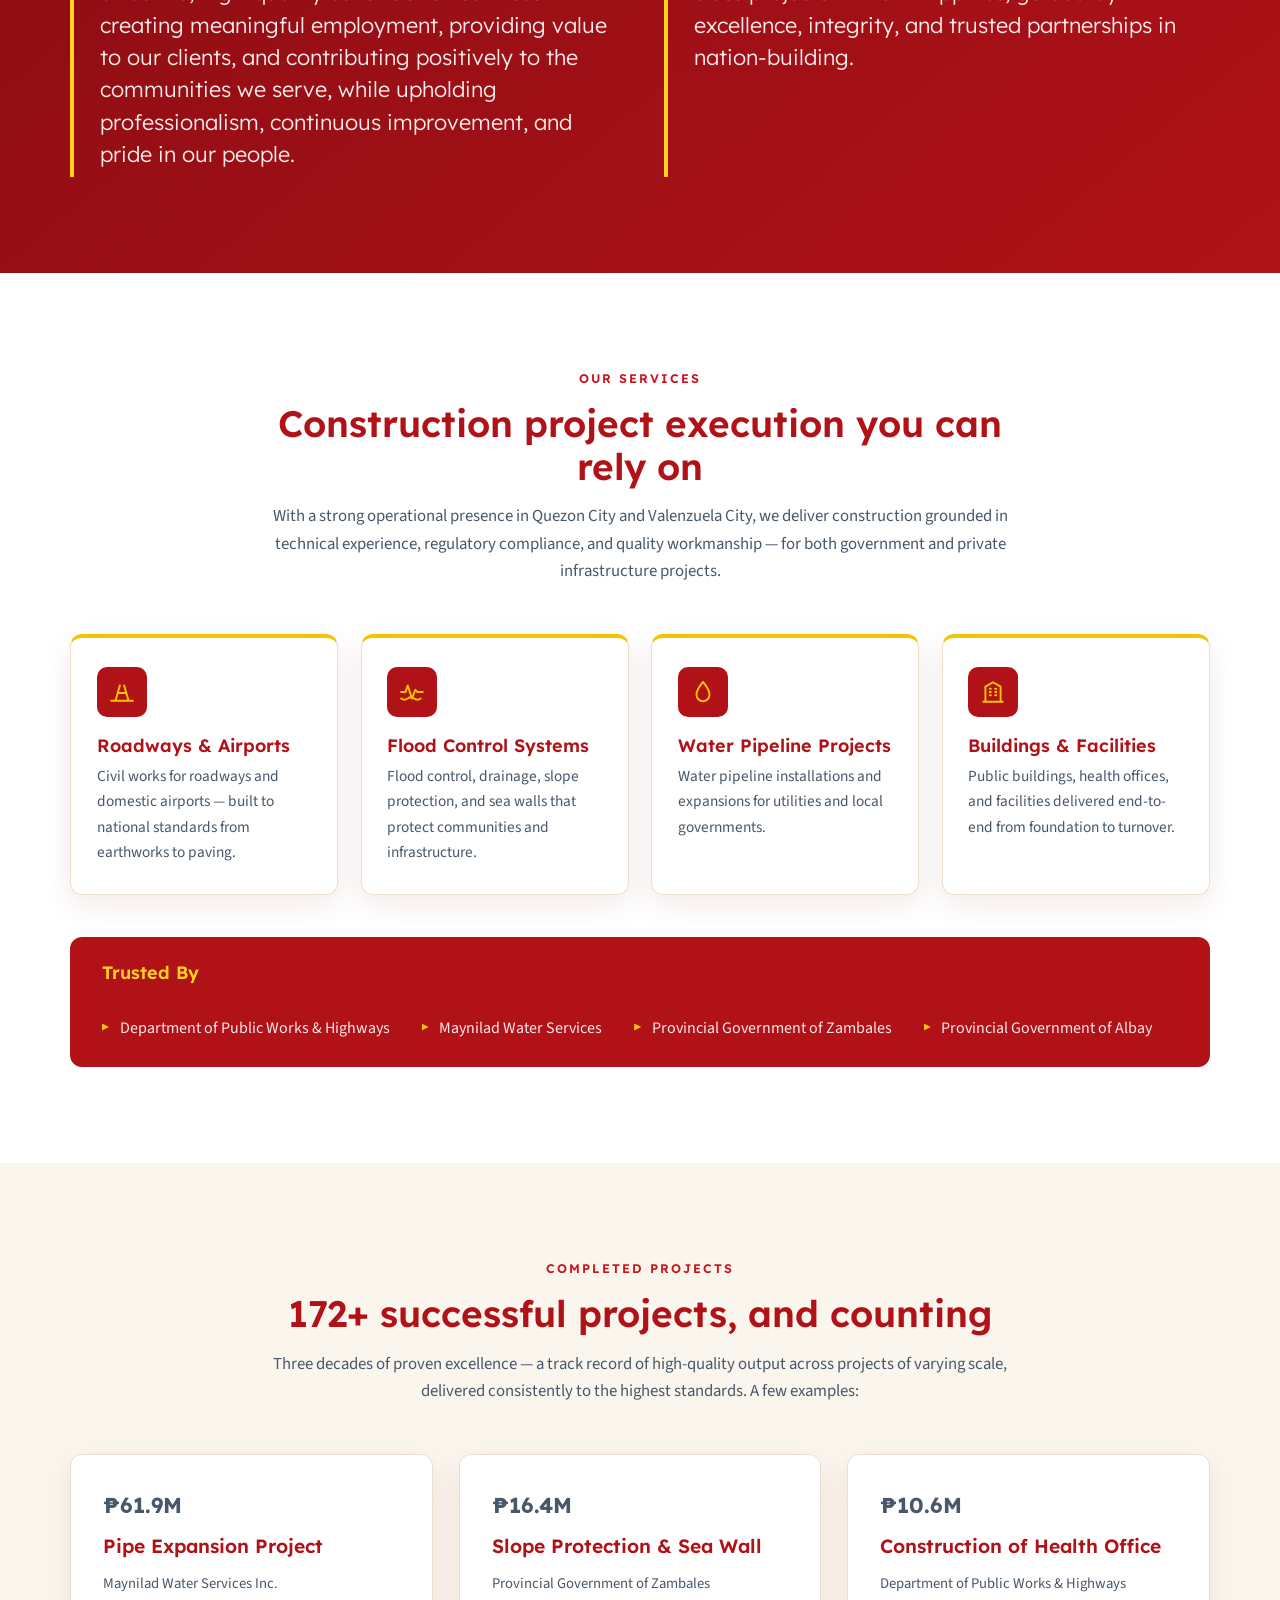
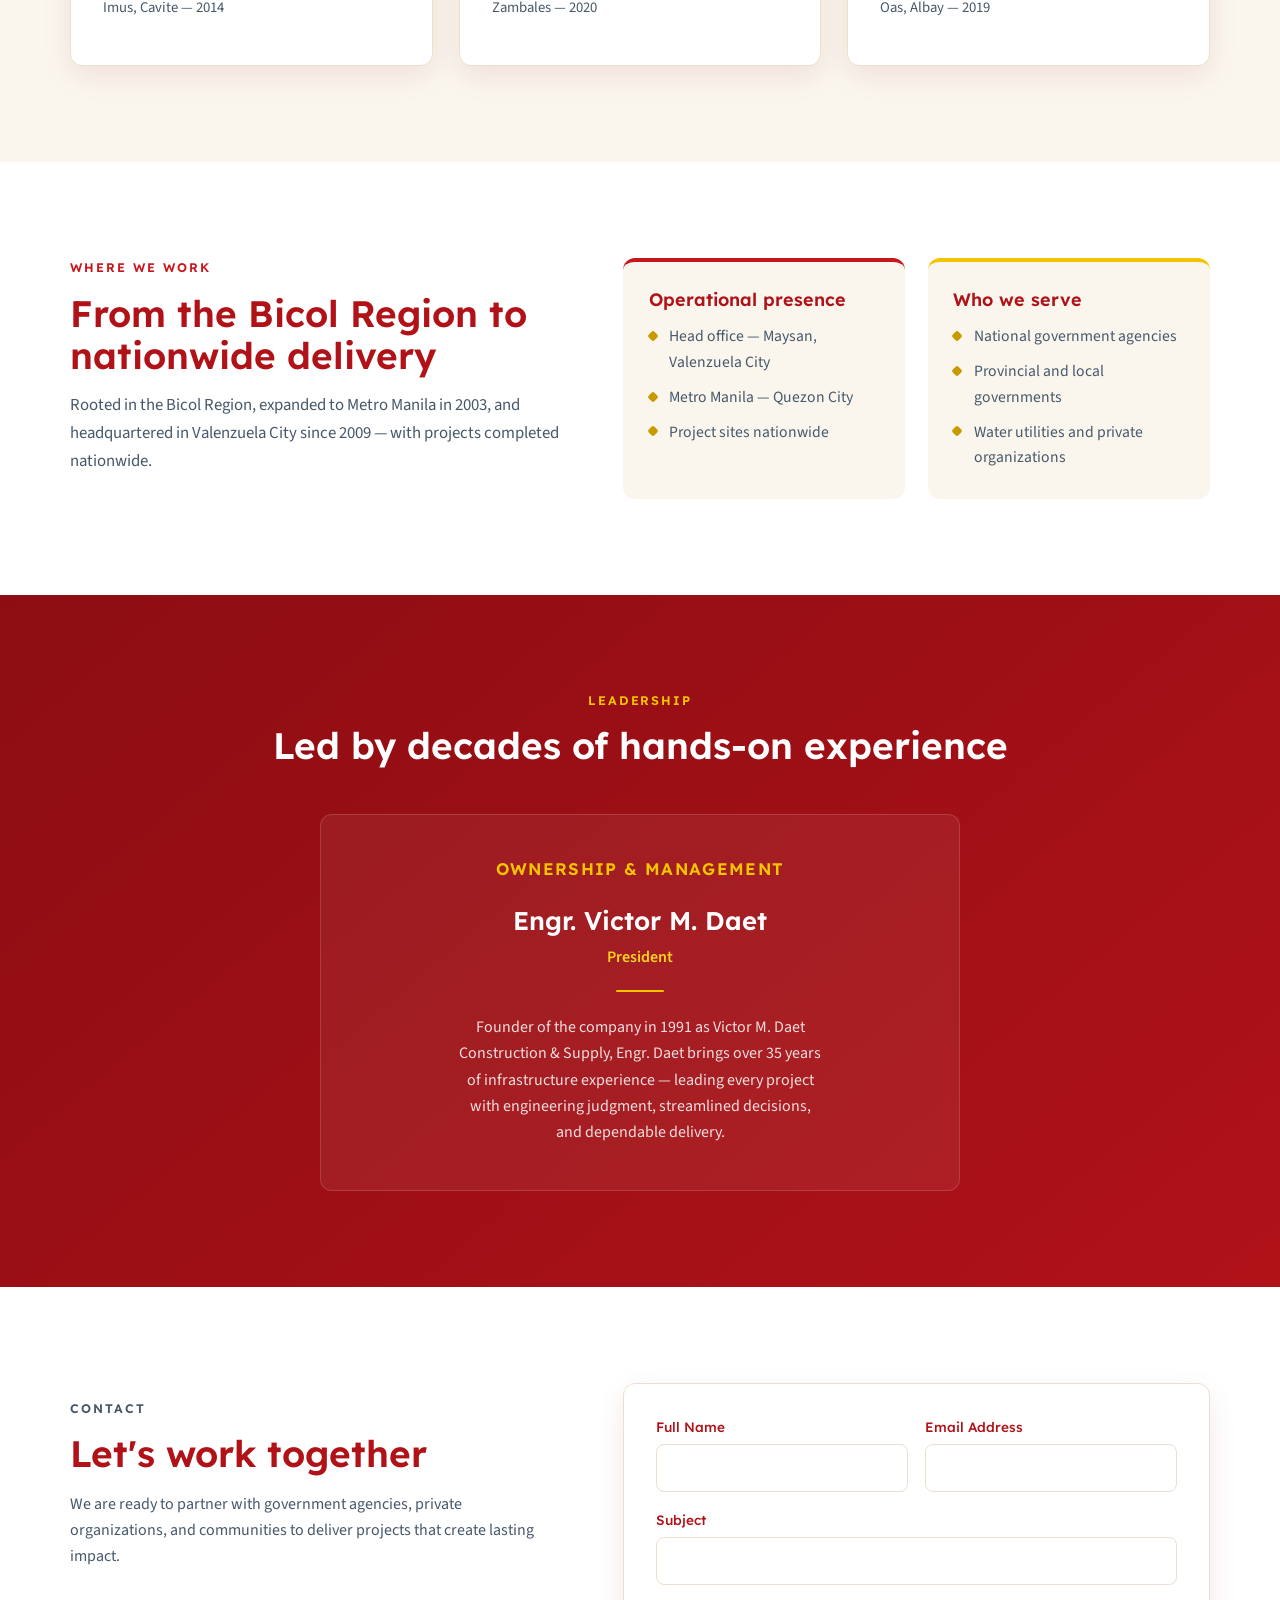
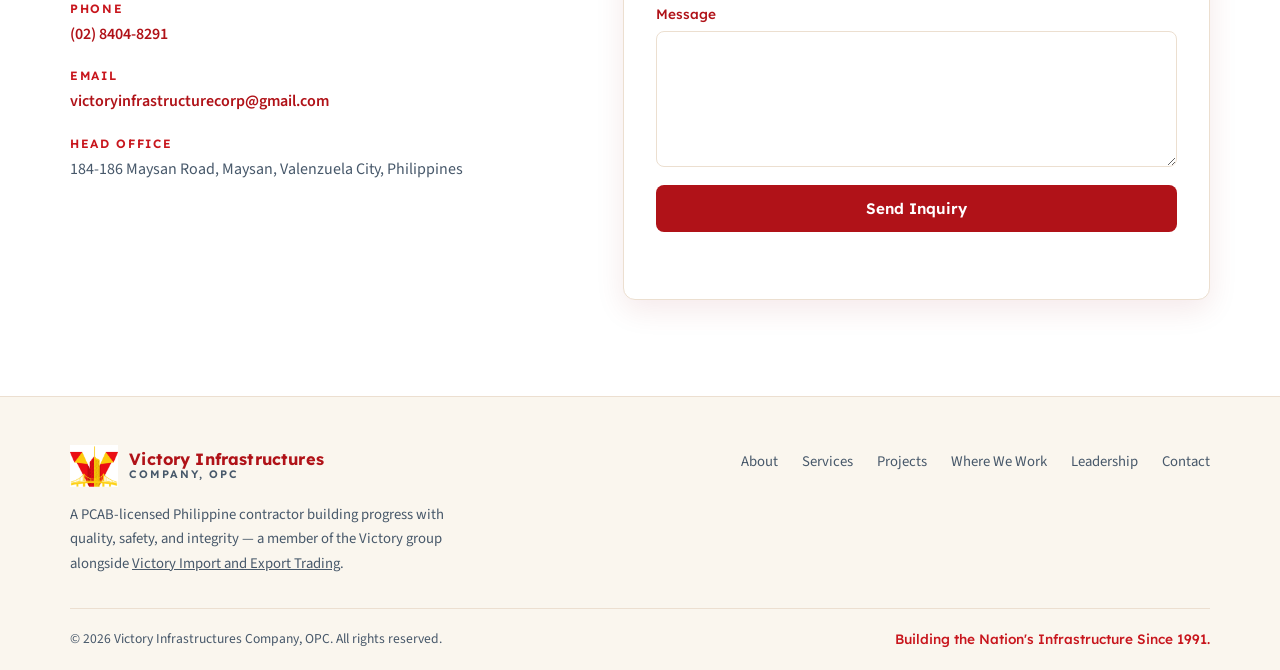
==== commit 17baeeba: "Rebrand site with real company profile: Victory Infrastructures Company, OPC Replace placeholder con" ====
--- a/index.html
+++ b/index.html
@@ -3,13 +3,13 @@
 <head>
   <meta charset="UTF-8">
   <meta name="viewport" content="width=device-width, initial-scale=1.0">
-  <title>VictoryInfra — Building the Backbone of Progress</title>
-  <meta name="description" content="VictoryInfra is a Philippine infrastructure and construction company delivering civil works, industrial construction, and development projects with engineering-led execution.">
+  <title>Victory Infrastructures Company, OPC — Building the Nation's Infrastructure Since 1991</title>
+  <meta name="description" content="Victory Infrastructures Company, OPC (formerly Victor M. Daet Construction &amp; Supply) is a PCAB-licensed Philippine contractor specializing in government infrastructure projects — civil works for domestic airports, roadways, flood control systems, buildings, and water pipelines. Over 172 projects completed since 1991.">
   <link rel="preconnect" href="https://fonts.googleapis.com">
   <link rel="preconnect" href="https://fonts.gstatic.com" crossorigin>
   <link href="https://fonts.googleapis.com/css2?family=Lexend:wght@300;400;500;600;700;800&family=Source+Sans+3:ital,wght@0,400;0,500;0,600;0,700;1,400&display=swap" rel="stylesheet">
   <link rel="stylesheet" href="css/style.css">
-  <link rel="icon" href="data:image/svg+xml,%3Csvg xmlns='http://www.w3.org/2000/svg' viewBox='0 0 32 32'%3E%3Crect width='32' height='32' rx='6' fill='%23123b56'/%3E%3Cpath d='M7 9l9 16L25 9h-5l-4 8-4-8z' fill='%23ffc845'/%3E%3C/svg%3E" type="image/svg+xml">
+  <link rel="icon" href="assets/logo.png" type="image/png">
 </head>
 <body>
 
@@ -18,14 +18,18 @@
   <!-- ===== Header ===== -->
   <header class="site-header" id="top">
     <div class="container header-inner">
-      <a href="#top" class="brand brand-text" aria-label="VictoryInfra — home">
-        Victory<span class="wm-accent">Infra</span>
+      <a href="#top" class="brand" aria-label="Victory Infrastructures Company, OPC — home">
+        <img src="assets/logo.png" alt="" class="brand-mark" width="48" height="42">
+        <span class="brand-lines">
+          <span class="brand-name">Victory Infrastructures</span>
+          <span class="brand-sub">Company, OPC</span>
+        </span>
       </a>
       <nav class="site-nav" id="site-nav" aria-label="Main navigation">
         <a href="#about">About</a>
         <a href="#services">Services</a>
-        <a href="#capabilities">Capabilities</a>
-        <a href="#sectors">Sectors</a>
+        <a href="#projects">Projects</a>
+        <a href="#reach">Where We Work</a>
         <a href="#leadership">Leadership</a>
         <a href="#contact" class="nav-cta">Contact Us</a>
       </nav>
@@ -40,15 +44,17 @@
     <section class="hero">
       <div class="container hero-inner">
         <div class="hero-content">
-          <h1>Building the Backbone<br>of <span class="accent-lime">Progress.</span></h1>
+          <h1>Building the Nation's<br>Infrastructure<br><span class="accent-lime">Since 1991.</span></h1>
           <p class="hero-lead">
-            VictoryInfra is a Philippine infrastructure and construction company
-            delivering civil works, industrial construction, and development
-            projects — engineered for quality, safety, and on-time completion.
+            Victory Infrastructures Company, OPC is a trusted Philippine
+            contractor specializing in government infrastructure projects —
+            delivering civil works for domestic airports, roadways, flood
+            control systems, buildings, and water pipelines with over three
+            decades of proven excellence.
           </p>
           <div class="hero-actions">
-            <a href="#contact" class="btn btn-lime">Start a Project</a>
-            <a href="#services" class="btn btn-outline">Our Services</a>
+            <a href="#contact" class="btn btn-lime">Work With Us</a>
+            <a href="#projects" class="btn btn-outline">Our Track Record</a>
           </div>
         </div>
       </div>
@@ -57,11 +63,11 @@
     <!-- ===== Trust bar ===== -->
     <div class="trust-bar" role="presentation">
       <div class="container trust-inner">
-        <span>Engineering-Led Execution</span>
+        <span>PCAB Contractor's License No. 15621</span>
         <span class="dot" aria-hidden="true"></span>
-        <span>Civil · Industrial · Development</span>
+        <span>Established March 21, 1991</span>
         <span class="dot" aria-hidden="true"></span>
-        <span>A Member of the Victory Group</span>
+        <span>172+ Projects Completed Nationwide</span>
       </div>
     </div>
 
@@ -70,32 +76,41 @@
       <div class="container about-grid">
         <div class="about-intro">
           <p class="eyebrow">About Us</p>
-          <h2>Infrastructure, delivered with discipline</h2>
+          <h2>Three decades of nation-building</h2>
           <p>
-            Backed by decades of industrial project experience within the
-            Victory group, VictoryInfra plans, builds, and delivers
-            infrastructure that communities and industries depend on — from
-            groundworks to turnover.
+            Victory Infrastructures Company, OPC — formerly known as
+            <strong>Victor M. Daet Construction &amp; Supply</strong> — was
+            established on March 21, 1991 and issued PCAB Contractor's License
+            No. 15621 in 1992. The company completed numerous registered
+            projects across the Bicol Region before expanding to Metro Manila
+            in 2003, and has been headquartered in Maysan, Valenzuela City
+            since 2009.
+          </p>
+          <p>
+            With over 35 years of experience in infrastructure development,
+            the company continues to support the Philippines' growth through
+            reliable, high-quality results and a strong commitment to service
+            excellence.
           </p>
         </div>
         <div class="values-panel">
-          <h3>Core Values</h3>
+          <h3>Our Values</h3>
           <ul class="values-list">
             <li>
               <svg viewBox="0 0 24 24" fill="none" stroke="currentColor" stroke-width="2" stroke-linecap="round" stroke-linejoin="round" aria-hidden="true"><path d="M12 22s8-4 8-10V5l-8-3-8 3v7c0 6 8 10 8 10z"/></svg>
-              <div><strong>Safety</strong> on every site, every day</div>
+              <div><strong>Integrity</strong> through ethical practices</div>
             </li>
             <li>
               <svg viewBox="0 0 24 24" fill="none" stroke="currentColor" stroke-width="2" stroke-linecap="round" stroke-linejoin="round" aria-hidden="true"><path d="M22 11.08V12a10 10 0 1 1-5.93-9.14"/><path d="M22 4 12 14.01l-3-3"/></svg>
-              <div><strong>Quality</strong> built to specification</div>
-            </li>
-            <li>
-              <svg viewBox="0 0 24 24" fill="none" stroke="currentColor" stroke-width="2" stroke-linecap="round" stroke-linejoin="round" aria-hidden="true"><circle cx="12" cy="12" r="10"/><path d="M12 6v6l4 2"/></svg>
-              <div><strong>Reliability</strong> in schedules and budgets</div>
-            </li>
-            <li>
-              <svg viewBox="0 0 24 24" fill="none" stroke="currentColor" stroke-width="2" stroke-linecap="round" stroke-linejoin="round" aria-hidden="true"><path d="M12 2l2.9 6.3 6.9.8-5.1 4.7 1.4 6.8L12 17.3l-6.1 3.3 1.4-6.8L2.2 9.1l6.9-.8z"/></svg>
-              <div><strong>Excellence</strong> in engineering and execution</div>
+              <div><strong>Professionalism</strong> and accountability</div>
+            </li>
+            <li>
+              <svg viewBox="0 0 24 24" fill="none" stroke="currentColor" stroke-width="2" stroke-linecap="round" stroke-linejoin="round" aria-hidden="true"><path d="M2 20h20M4 20V9l6-4v15M10 20V9l7 3v8M20 20v-6"/></svg>
+              <div><strong>Quality, safety &amp; durability</strong> in every project</div>
+            </li>
+            <li>
+              <svg viewBox="0 0 24 24" fill="none" stroke="currentColor" stroke-width="2" stroke-linecap="round" stroke-linejoin="round" aria-hidden="true"><path d="M17 21v-2a4 4 0 0 0-4-4H5a4 4 0 0 0-4 4v2M9 11a4 4 0 1 0 0-8 4 4 0 0 0 0 8zM23 21v-2a4 4 0 0 0-3-3.87M16 3.13a4 4 0 0 1 0 7.75"/></svg>
+              <div><strong>Teamwork</strong> and community service</div>
             </li>
           </ul>
         </div>
@@ -108,15 +123,19 @@
         <div class="mv-card">
           <p class="eyebrow eyebrow-teal">Our Mission</p>
           <p class="mv-text">
-            To build safe, durable, and cost-effective infrastructure that
-            powers growth for communities, industries, and the nation.
+            To be a diversified enterprise delivering cost-effective,
+            high-quality construction services — creating meaningful
+            employment, providing value to our clients, and contributing
+            positively to the communities we serve, while upholding
+            professionalism, continuous improvement, and pride in our people.
           </p>
         </div>
         <div class="mv-card">
           <p class="eyebrow eyebrow-teal">Our Vision</p>
           <p class="mv-text">
-            To be a trusted Philippine infrastructure partner known for
-            engineering excellence, on-time delivery, and lasting quality.
+            To be a prestigious organization delivering world-class projects
+            in the Philippines, guided by excellence, integrity, and trusted
+            partnerships in nation-building.
           </p>
         </div>
       </div>
@@ -127,119 +146,124 @@
       <div class="container">
         <div class="section-head">
           <p class="eyebrow">Our Services</p>
-          <h2>From groundworks to turnover</h2>
+          <h2>Construction project execution you can rely on</h2>
           <p class="section-lead">
-            VictoryInfra covers the full construction cycle — planning,
-            execution, and delivery — with in-house engineering oversight at
-            every stage.
+            With a strong operational presence in Quezon City and Valenzuela
+            City, we deliver construction grounded in technical experience,
+            regulatory compliance, and quality workmanship — for both
+            government and private infrastructure projects.
           </p>
         </div>
         <div class="card-grid">
           <article class="card">
             <div class="card-icon" aria-hidden="true">
-              <svg viewBox="0 0 24 24" fill="none" stroke="currentColor" stroke-width="1.8" stroke-linecap="round" stroke-linejoin="round"><path d="M2 20h20M4 20V9l6-4v15M10 20V9l7 3v8M20 20v-6"/></svg>
-            </div>
-            <h3>General Construction</h3>
-            <p>Buildings, industrial facilities, and site development delivered end-to-end from foundation to finishing.</p>
+              <svg viewBox="0 0 24 24" fill="none" stroke="currentColor" stroke-width="1.8" stroke-linecap="round" stroke-linejoin="round"><path d="M2 20h20M6 20l4-14M18 20l-4-14M8 13h8"/></svg>
+            </div>
+            <h3>Roadways &amp; Airports</h3>
+            <p>Civil works for roadways and domestic airports — built to national standards from earthworks to paving.</p>
           </article>
           <article class="card">
             <div class="card-icon" aria-hidden="true">
-              <svg viewBox="0 0 24 24" fill="none" stroke="currentColor" stroke-width="1.8" stroke-linecap="round" stroke-linejoin="round"><path d="M2 16h20M4 16v4M20 16v4M2 16l4-8h12l4 8M9 8v8M15 8v8"/></svg>
-            </div>
-            <h3>Civil Works &amp; Infrastructure</h3>
-            <p>Roads, drainage, earthworks, and public infrastructure built to government and industry standards.</p>
+              <svg viewBox="0 0 24 24" fill="none" stroke="currentColor" stroke-width="1.8" stroke-linecap="round" stroke-linejoin="round"><path d="M2 12h4l2-6 4 12 3-8 2 2h5M2 18c2 1.5 4 1.5 6 0s4-1.5 6 0 4 1.5 6 0"/></svg>
+            </div>
+            <h3>Flood Control Systems</h3>
+            <p>Flood control, drainage, slope protection, and sea walls that protect communities and infrastructure.</p>
           </article>
           <article class="card">
             <div class="card-icon" aria-hidden="true">
-              <svg viewBox="0 0 24 24" fill="none" stroke="currentColor" stroke-width="1.8" stroke-linecap="round" stroke-linejoin="round"><path d="M14 4l6 6-9 9H5v-6zM12 6l6 6M3 21h18"/></svg>
-            </div>
-            <h3>Design &amp; Build</h3>
-            <p>Single-contract solutions pairing engineering design with construction for faster, accountable delivery.</p>
+              <svg viewBox="0 0 24 24" fill="none" stroke="currentColor" stroke-width="1.8" stroke-linecap="round" stroke-linejoin="round"><path d="M12 2.7S6 10 6 14.5a6 6 0 0 0 12 0C18 10 12 2.7 12 2.7z"/></svg>
+            </div>
+            <h3>Water Pipeline Projects</h3>
+            <p>Water pipeline installations and expansions for utilities and local governments.</p>
           </article>
           <article class="card">
             <div class="card-icon" aria-hidden="true">
-              <svg viewBox="0 0 24 24" fill="none" stroke="currentColor" stroke-width="1.8" stroke-linecap="round" stroke-linejoin="round"><path d="M5 17h14M7 17l-2 4M17 17l2 4M12 3v6M12 9l-5 8M12 9l5 8M8 6h8"/></svg>
-            </div>
-            <h3>Equipment &amp; Support</h3>
-            <p>Heavy equipment services, hauling, and construction logistics supporting projects of the Victory group and partners.</p>
+              <svg viewBox="0 0 24 24" fill="none" stroke="currentColor" stroke-width="1.8" stroke-linecap="round" stroke-linejoin="round"><path d="M3 21h18M5 21V7l7-4 7 4v14M9 9h1M9 12h1M9 15h1M14 9h1M14 12h1M14 15h1"/></svg>
+            </div>
+            <h3>Buildings &amp; Facilities</h3>
+            <p>Public buildings, health offices, and facilities delivered end-to-end from foundation to turnover.</p>
           </article>
         </div>
         <div class="roles-strip">
-          <h3>How We Engage</h3>
+          <h3>Trusted By</h3>
           <ul>
-            <li>General contractor</li>
-            <li>Design-and-build partner</li>
-            <li>Subcontractor for specialty works</li>
-            <li>Joint-venture project partner</li>
+            <li>Department of Public Works &amp; Highways</li>
+            <li>Maynilad Water Services</li>
+            <li>Provincial Government of Zambales</li>
+            <li>Provincial Government of Albay</li>
           </ul>
         </div>
       </div>
     </section>
 
-    <!-- ===== Capabilities ===== -->
-    <section class="section section-alt" id="capabilities">
+    <!-- ===== Completed Projects ===== -->
+    <section class="section section-alt" id="projects">
       <div class="container">
         <div class="section-head">
-          <p class="eyebrow">Capabilities</p>
-          <h2>Engineering-led, safety-first delivery</h2>
-        </div>
-        <div class="cap-grid">
+          <p class="eyebrow">Completed Projects</p>
+          <h2>172+ successful projects, and counting</h2>
+          <p class="section-lead">
+            Three decades of proven excellence — a track record of
+            high-quality output across projects of varying scale, delivered
+            consistently to the highest standards. A few examples:
+          </p>
+        </div>
+        <div class="proj-grid">
           <article class="cap-card">
-            <h3>
-              <svg viewBox="0 0 24 24" fill="none" stroke="currentColor" stroke-width="2" stroke-linecap="round" stroke-linejoin="round" aria-hidden="true"><path d="M12 20h9M16.5 3.5a2.1 2.1 0 0 1 3 3L7 19l-4 1 1-4z"/></svg>
-              Project Management
-            </h3>
-            <p>Every engagement runs on disciplined controls:</p>
-            <ul>
-              <li>Planning, scheduling, and cost engineering</li>
-              <li>Quality assurance and materials testing</li>
-              <li>Site safety programs and compliance</li>
-              <li>Progress reporting and client coordination</li>
-            </ul>
+            <p class="proj-value">₱61.9M</p>
+            <h3>Pipe Expansion Project</h3>
+            <p class="proj-meta">
+              Maynilad Water Services Inc.<br>
+              Imus, Cavite — 2014
+            </p>
           </article>
           <article class="cap-card">
-            <h3>
-              <svg viewBox="0 0 24 24" fill="none" stroke="currentColor" stroke-width="2" stroke-linecap="round" stroke-linejoin="round" aria-hidden="true"><path d="M17 18a2 2 0 1 0 4 0 2 2 0 0 0-4 0zM3 18a2 2 0 1 0 4 0 2 2 0 0 0-4 0zM7 18h10M5 18V8h9l3 4h4v6M14 8V5H2v13"/></svg>
-              Group Synergy
-            </h3>
-            <p>As part of the Victory group, VictoryInfra draws on:</p>
-            <ul>
-              <li>Aggregates and construction materials supply via Victory Trading</li>
-              <li>Fuel and petroleum supply for site operations</li>
-              <li>Established sourcing and logistics networks</li>
-            </ul>
-          </article>
-        </div>
-      </div>
-    </section>
-
-    <!-- ===== Sectors ===== -->
-    <section class="section" id="sectors">
+            <p class="proj-value">₱16.4M</p>
+            <h3>Slope Protection &amp; Sea Wall</h3>
+            <p class="proj-meta">
+              Provincial Government of Zambales<br>
+              Zambales — 2020
+            </p>
+          </article>
+          <article class="cap-card">
+            <p class="proj-value">₱10.6M</p>
+            <h3>Construction of Health Office</h3>
+            <p class="proj-meta">
+              Department of Public Works &amp; Highways<br>
+              Oas, Albay — 2019
+            </p>
+          </article>
+        </div>
+      </div>
+    </section>
+
+    <!-- ===== Where We Work ===== -->
+    <section class="section" id="reach">
       <div class="container reach-grid">
         <div>
-          <p class="eyebrow">Sectors We Serve</p>
-          <h2>Built for public and private development</h2>
+          <p class="eyebrow">Where We Work</p>
+          <h2>From the Bicol Region to nationwide delivery</h2>
           <p class="reach-note">
-            A flexible delivery model lets VictoryInfra serve both government
-            infrastructure programs and private-sector construction.
+            Rooted in the Bicol Region, expanded to Metro Manila in 2003, and
+            headquartered in Valenzuela City since 2009 — with projects
+            completed nationwide.
           </p>
         </div>
         <div class="reach-cols">
           <div class="reach-col">
-            <h3>What we build</h3>
+            <h3>Operational presence</h3>
             <ul>
-              <li>Roads, drainage, and public works</li>
-              <li>Industrial and commercial facilities</li>
-              <li>Warehouses and logistics facilities</li>
-              <li>Land development and site preparation</li>
+              <li>Head office — Maysan, Valenzuela City</li>
+              <li>Metro Manila — Quezon City</li>
+              <li>Project sites nationwide</li>
             </ul>
           </div>
           <div class="reach-col">
             <h3>Who we serve</h3>
             <ul>
-              <li>National and local government projects</li>
-              <li>Private developers and enterprises</li>
-              <li>Industrial and agricultural operators</li>
+              <li>National government agencies</li>
+              <li>Provincial and local governments</li>
+              <li>Water utilities and private organizations</li>
             </ul>
           </div>
         </div>
@@ -251,18 +275,18 @@
       <div class="container">
         <div class="section-head">
           <p class="eyebrow eyebrow-teal">Leadership</p>
-          <h2 class="on-navy">Led by decades of industrial experience</h2>
+          <h2 class="on-navy">Led by decades of hands-on experience</h2>
         </div>
         <div class="lead-grid">
           <div class="lead-card">
             <h3>Ownership &amp; Management</h3>
-            <p class="lead-name">Engr. Victor Moratalla Daet</p>
+            <p class="lead-name">Engr. Victor M. Daet</p>
             <p class="lead-role">President</p>
             <p>
-              With over 35 years of expertise in industrial projects, the
-              company's leadership brings hands-on engineering judgment to
-              every build — ensuring streamlined decisions and dependable
-              delivery.
+              Founder of the company in 1991 as Victor M. Daet Construction
+              &amp; Supply, Engr. Daet brings over 35 years of infrastructure
+              experience — leading every project with engineering judgment,
+              streamlined decisions, and dependable delivery.
             </p>
           </div>
         </div>
@@ -274,12 +298,20 @@
       <div class="container contact-grid">
         <div class="contact-info">
           <p class="eyebrow">Contact</p>
-          <h2>Let's build together</h2>
-          <p>Send an inquiry and we'll get back to you promptly.</p>
+          <h2>Let's work together</h2>
+          <p>
+            We are ready to partner with government agencies, private
+            organizations, and communities to deliver projects that create
+            lasting impact.
+          </p>
           <ul class="contact-list">
             <li>
+              <span class="contact-label">Phone</span>
+              <a href="tel:+63284048291">(02) 8404-8291</a>
+            </li>
+            <li>
               <span class="contact-label">Email</span>
-              <a href="mailto:victordaet@victorytrading.ph">victordaet@victorytrading.ph</a>
+              <a href="mailto:victoryinfrastructurecorp@gmail.com">victoryinfrastructurecorp@gmail.com</a>
             </li>
             <li>
               <span class="contact-label">Head Office</span>
@@ -317,25 +349,32 @@
   <footer class="site-footer">
     <div class="container footer-inner">
       <div class="footer-brand">
-        <span class="brand-text">Victory<span class="wm-accent">Infra</span></span>
+        <span class="brand">
+          <img src="assets/logo.png" alt="" class="brand-mark" width="48" height="42">
+          <span class="brand-lines">
+            <span class="brand-name">Victory Infrastructures</span>
+            <span class="brand-sub">Company, OPC</span>
+          </span>
+        </span>
         <p class="footer-tag">
-          A Philippine infrastructure and construction company — a member of
-          the Victory group alongside
+          A PCAB-licensed Philippine contractor building progress with
+          quality, safety, and integrity — a member of the Victory group
+          alongside
           <a href="https://victorytrading.ph" style="color: inherit;">Victory Import and Export Trading</a>.
         </p>
       </div>
       <nav class="footer-nav" aria-label="Footer navigation">
         <a href="#about">About</a>
         <a href="#services">Services</a>
-        <a href="#capabilities">Capabilities</a>
-        <a href="#sectors">Sectors</a>
+        <a href="#projects">Projects</a>
+        <a href="#reach">Where We Work</a>
         <a href="#leadership">Leadership</a>
         <a href="#contact">Contact</a>
       </nav>
     </div>
     <div class="container footer-legal">
-      <p>&copy; <span id="year">2026</span> VictoryInfra. All rights reserved.</p>
-      <p class="footer-tagline">Building the Backbone of Progress.</p>
+      <p>&copy; <span id="year">2026</span> Victory Infrastructures Company, OPC. All rights reserved.</p>
+      <p class="footer-tagline">Building the Nation's Infrastructure Since 1991.</p>
     </div>
   </footer>
 
--- a/css/style.css
+++ b/css/style.css
@@ -733,43 +733,85 @@
 }
 
 /* ==========================================================
-   VictoryInfra overrides — sister palette:
-   shared navy family · safety-amber accents · steel greys
+   Victory Infrastructures Company, OPC — brand overrides
+   From LOGO1 + company profile: red #e00010 · gold #f0c000 · cream paper
    ========================================================== */
 
 :root {
-  --teal: #f2b23e;      /* amber replaces teal accents on navy */
-  --lime: #ffc845;      /* safety yellow for CTAs and hero accent */
-  --lime-dark: #d99e17;
-  --green: #b07316;     /* bronze eyebrows on light backgrounds */
-}
-
-/* Text wordmark in place of an image logo (until brand assets arrive) */
-.brand-text {
-  font-family: var(--font-display);
-  font-weight: 800;
-  font-size: clamp(1.15rem, 2.4vw, 1.45rem);
-  letter-spacing: 0.02em;
+  --navy: #b01218;       /* deep crimson takes the navy role */
+  --navy-deep: #8c0d13;
+  --navy-soft: #d31a22;
+  --teal: #f5c400;       /* gold accents on dark red */
+  --lime: #ffd21f;       /* gold CTAs and hero accent */
+  --lime-dark: #c79b00;
+  --green: #c8161d;      /* red eyebrows on light backgrounds */
+  --bg-alt: #faf6ee;     /* cream paper tone from the profile */
+  --line: #ecdfd0;
+  --shadow: 0 10px 30px rgba(140, 13, 19, 0.09);
+}
+
+/* Brand lockup: logo mark + stacked wordmark */
+.brand { display: flex; align-items: center; gap: 0.7rem; text-decoration: none; }
+
+.brand-mark { width: 48px; height: auto; flex: none; }
+
+.brand-lines { display: flex; flex-direction: column; line-height: 1.1; }
+
+.brand-name {
+  font-family: var(--font-display);
+  font-weight: 700;
+  font-size: 1.02rem;
+  letter-spacing: 0.01em;
   color: var(--navy);
-  text-decoration: none;
-  line-height: 1;
-}
-
-.brand-text .wm-accent { color: var(--lime-dark); }
-
-
-/* Hero: pure gradient + subtle "girder" stripes, no photo asset needed */
+}
+
+.brand-sub {
+  font-family: var(--font-display);
+  font-weight: 600;
+  font-size: 0.68rem;
+  letter-spacing: 0.18em;
+  text-transform: uppercase;
+  color: var(--ink-soft);
+}
+
+.footer-brand .brand { margin-bottom: 1rem; }
+
+.footer-brand .brand-mark { width: 48px; margin-bottom: 0; }
+
+/* Hero: deep red gradient with subtle gold "girder" stripes, no photo */
 .hero {
   background:
     repeating-linear-gradient(
       -55deg,
-      rgba(255, 200, 69, 0.05) 0 22px,
-      rgba(255, 200, 69, 0) 22px 64px
+      rgba(245, 196, 0, 0.06) 0 22px,
+      rgba(245, 196, 0, 0) 22px 64px
     ),
-    linear-gradient(115deg, var(--navy-deep) 0%, var(--navy) 55%, var(--navy-soft) 100%);
+    linear-gradient(115deg, var(--navy-deep) 0%, #a31016 55%, var(--navy-soft) 100%);
   background-color: var(--navy-deep);
 }
 
 .hero-inner { grid-template-columns: minmax(0, 1fr); }
 
-.hero-content { max-width: 720px; }
+.hero-content { max-width: 760px; }
+
+/* Completed-projects grid (3-up) */
+.proj-grid {
+  display: grid;
+  grid-template-columns: repeat(3, 1fr);
+  gap: 1.6rem;
+}
+
+.proj-value {
+  font-family: var(--font-display);
+  font-size: 1.35rem;
+  font-weight: 700;
+  color: var(--navy);
+  margin-bottom: 0.35rem;
+}
+
+.proj-meta { font-size: 0.92rem; color: var(--ink-soft); }
+
+@media (max-width: 860px) {
+  .proj-grid { grid-template-columns: 1fr; }
+  .brand-name { font-size: 0.92rem; }
+}
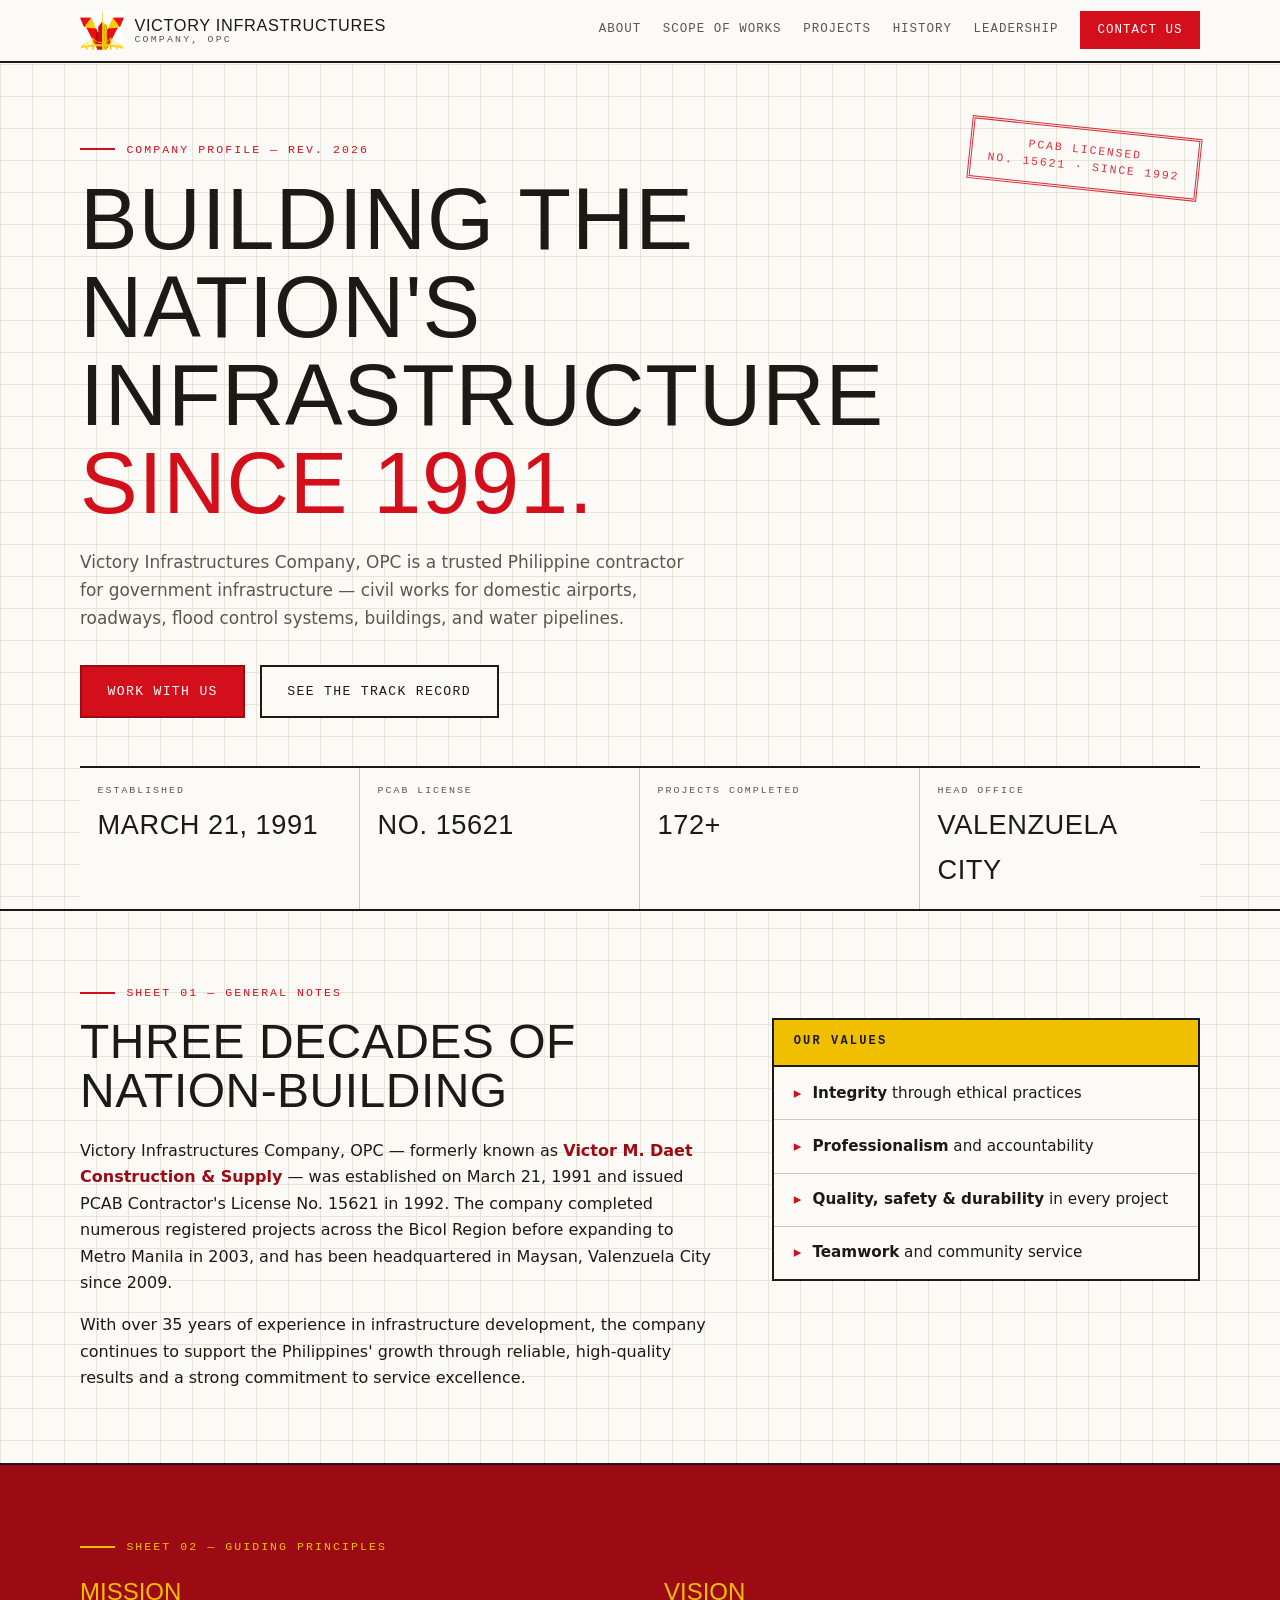
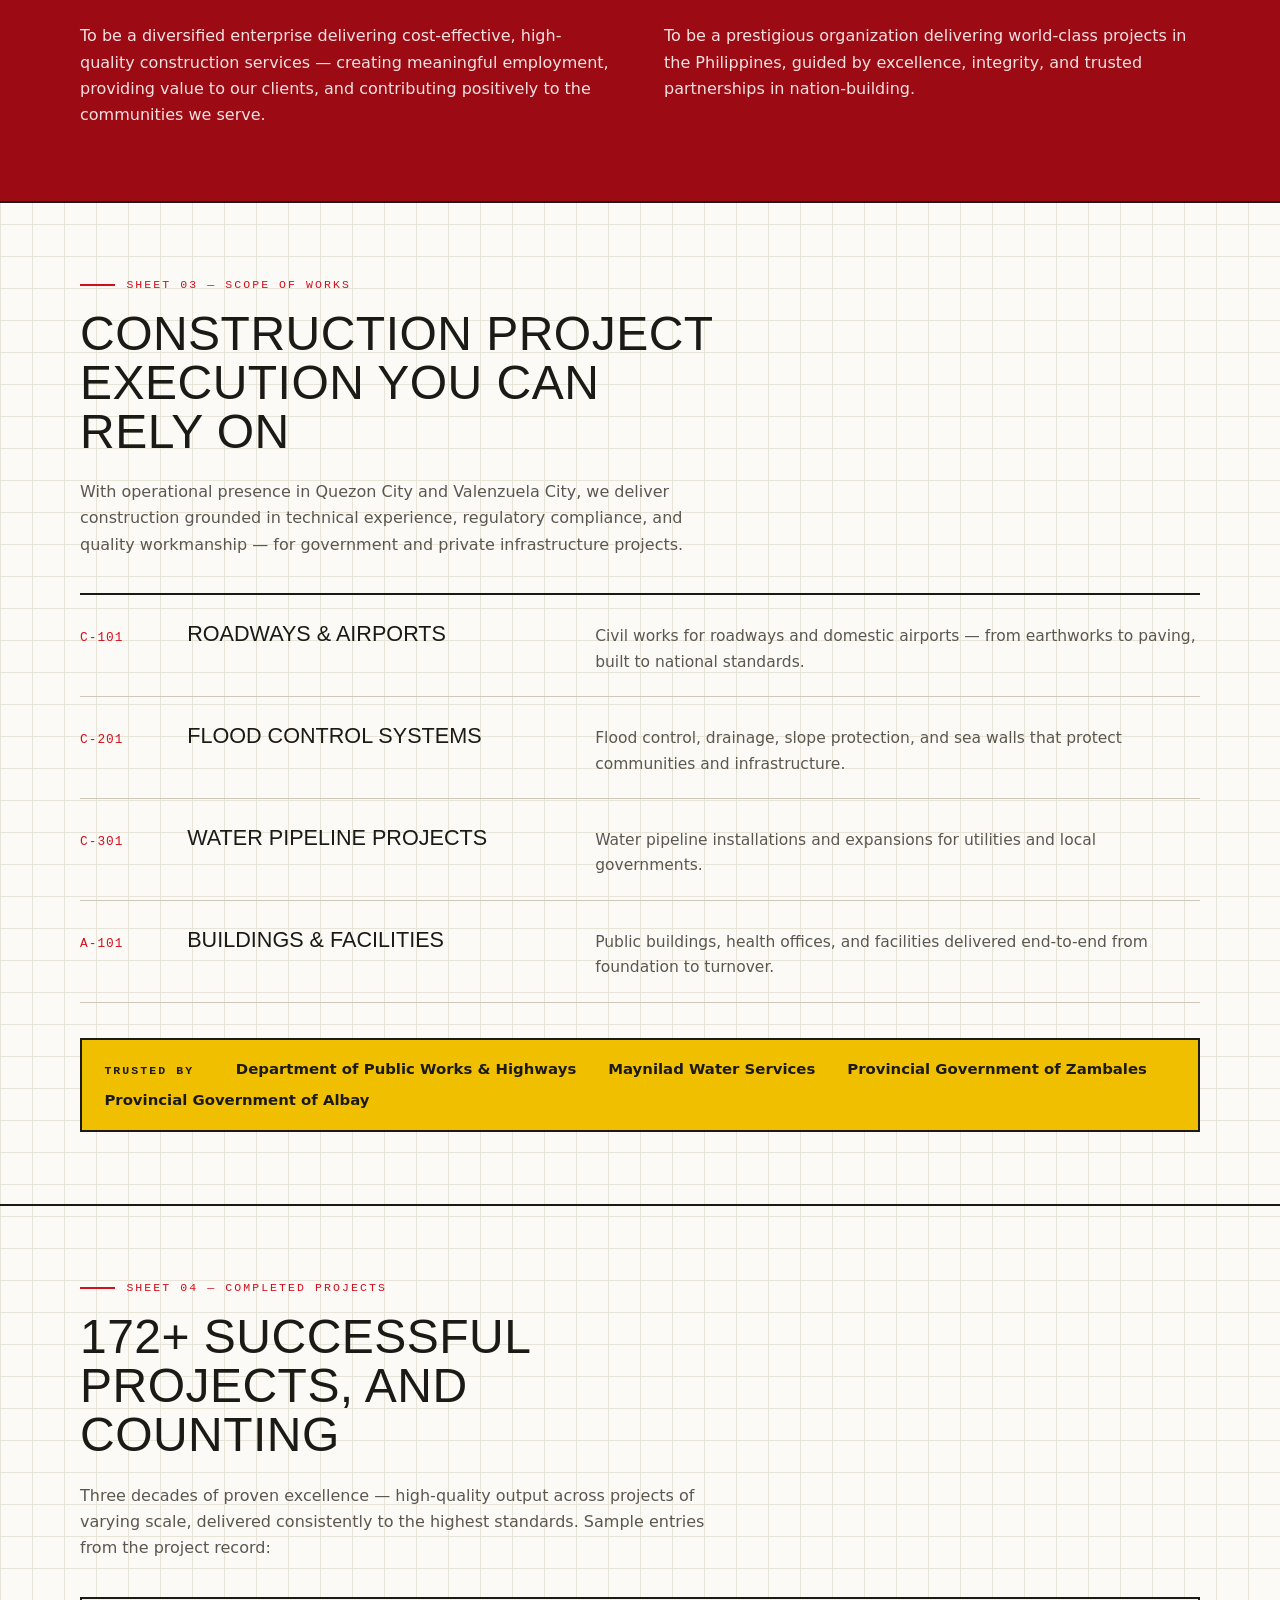
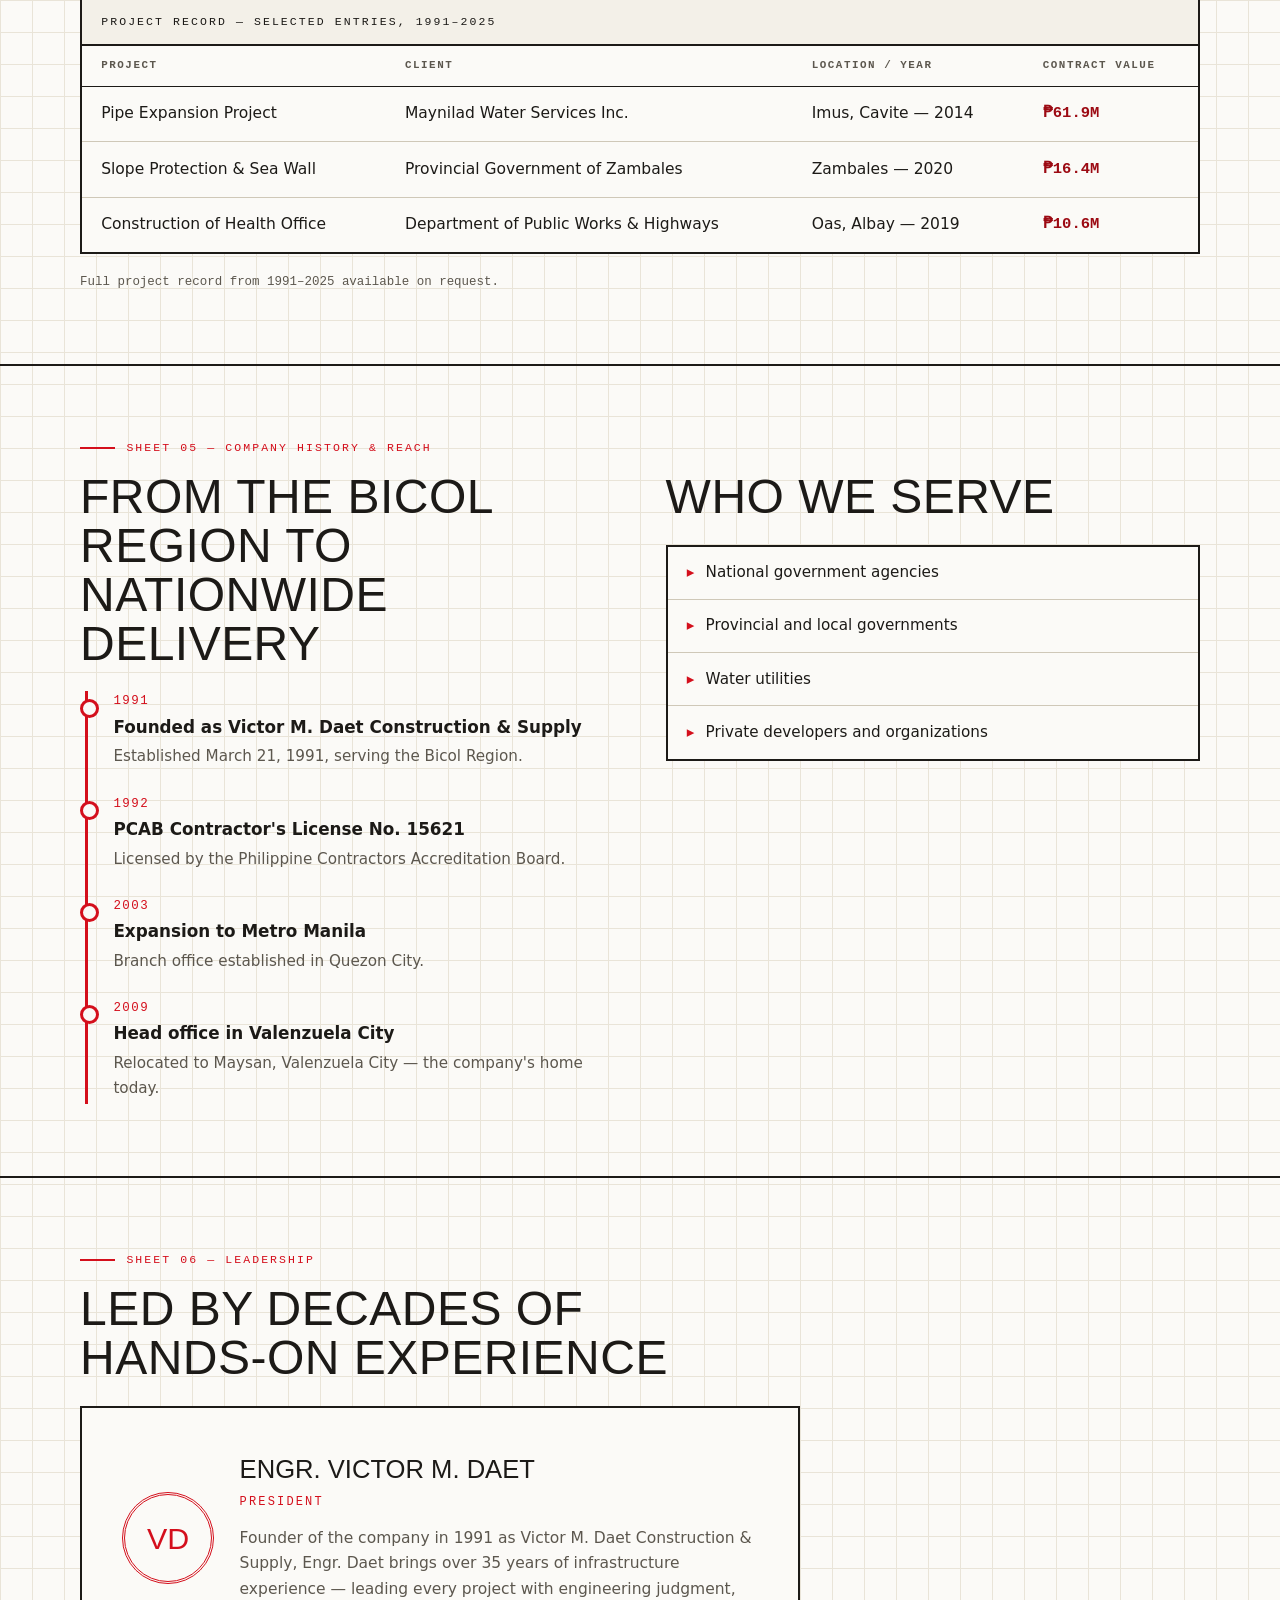
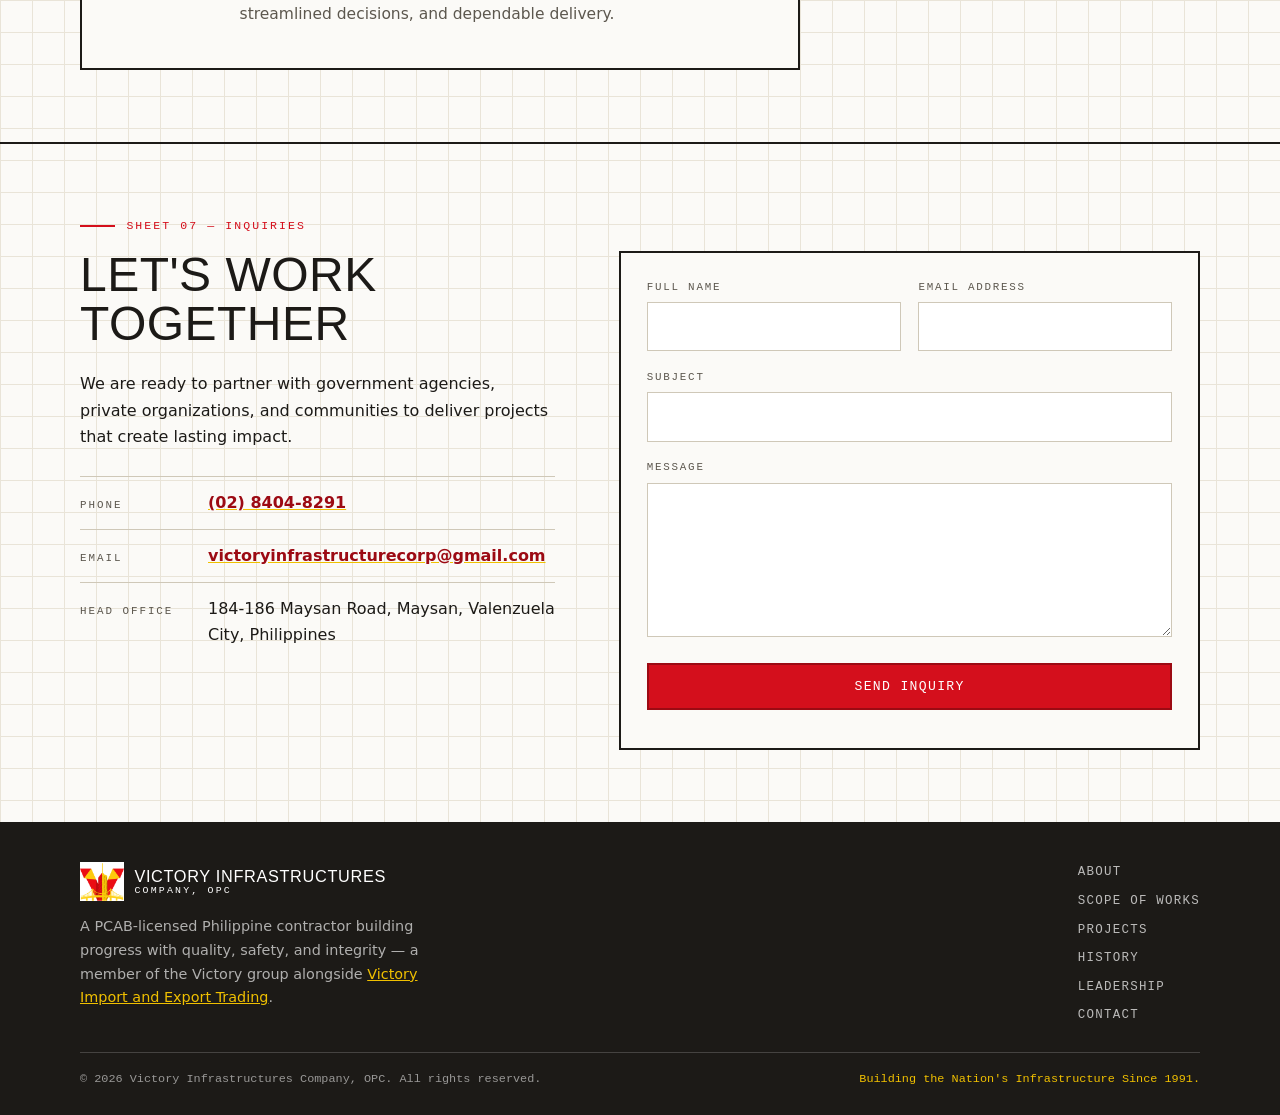
==== commit 0205a515: "Add 'drawing set' design: engineering-document aesthetic Redesign the site as a construction drawing" ====
--- a/index.html
+++ b/index.html
@@ -5,9 +5,7 @@
   <meta name="viewport" content="width=device-width, initial-scale=1.0">
   <title>Victory Infrastructures Company, OPC — Building the Nation's Infrastructure Since 1991</title>
   <meta name="description" content="Victory Infrastructures Company, OPC (formerly Victor M. Daet Construction &amp; Supply) is a PCAB-licensed Philippine contractor specializing in government infrastructure projects — civil works for domestic airports, roadways, flood control systems, buildings, and water pipelines. Over 172 projects completed since 1991.">
-  <link rel="preconnect" href="https://fonts.googleapis.com">
-  <link rel="preconnect" href="https://fonts.gstatic.com" crossorigin>
-  <link href="https://fonts.googleapis.com/css2?family=Lexend:wght@300;400;500;600;700;800&family=Source+Sans+3:ital,wght@0,400;0,500;0,600;0,700;1,400&display=swap" rel="stylesheet">
+  <link rel="stylesheet" href="css/fonts.css">
   <link rel="stylesheet" href="css/style.css">
   <link rel="icon" href="assets/logo.png" type="image/png">
 </head>
@@ -19,7 +17,7 @@
   <header class="site-header" id="top">
     <div class="container header-inner">
       <a href="#top" class="brand" aria-label="Victory Infrastructures Company, OPC — home">
-        <img src="assets/logo.png" alt="" class="brand-mark" width="48" height="42">
+        <img src="assets/logo.png" alt="" class="brand-mark" width="44" height="38">
         <span class="brand-lines">
           <span class="brand-name">Victory Infrastructures</span>
           <span class="brand-sub">Company, OPC</span>
@@ -27,9 +25,9 @@
       </a>
       <nav class="site-nav" id="site-nav" aria-label="Main navigation">
         <a href="#about">About</a>
-        <a href="#services">Services</a>
+        <a href="#works">Scope of Works</a>
         <a href="#projects">Projects</a>
-        <a href="#reach">Where We Work</a>
+        <a href="#history">History</a>
         <a href="#leadership">Leadership</a>
         <a href="#contact" class="nav-cta">Contact Us</a>
       </nav>
@@ -40,230 +38,232 @@
   </header>
 
   <main id="main">
-    <!-- ===== Hero ===== -->
+    <!-- ===== Hero: title block ===== -->
     <section class="hero">
-      <div class="container hero-inner">
-        <div class="hero-content">
-          <h1>Building the Nation's<br>Infrastructure<br><span class="accent-lime">Since 1991.</span></h1>
-          <p class="hero-lead">
-            Victory Infrastructures Company, OPC is a trusted Philippine
-            contractor specializing in government infrastructure projects —
-            delivering civil works for domestic airports, roadways, flood
-            control systems, buildings, and water pipelines with over three
-            decades of proven excellence.
-          </p>
-          <div class="hero-actions">
-            <a href="#contact" class="btn btn-lime">Work With Us</a>
-            <a href="#projects" class="btn btn-outline">Our Track Record</a>
-          </div>
-        </div>
-      </div>
-    </section>
-
-    <!-- ===== Trust bar ===== -->
-    <div class="trust-bar" role="presentation">
-      <div class="container trust-inner">
-        <span>PCAB Contractor's License No. 15621</span>
-        <span class="dot" aria-hidden="true"></span>
-        <span>Established March 21, 1991</span>
-        <span class="dot" aria-hidden="true"></span>
-        <span>172+ Projects Completed Nationwide</span>
-      </div>
-    </div>
+      <div class="container hero-head">
+        <p class="sheet-tag">Company Profile — Rev. 2026</p>
+        <h1>Building the nation's infrastructure <span class="accent">since 1991.</span></h1>
+        <p class="hero-lead">
+          Victory Infrastructures Company, OPC is a trusted Philippine
+          contractor for government infrastructure — civil works for domestic
+          airports, roadways, flood control systems, buildings, and water
+          pipelines.
+        </p>
+        <div class="hero-actions">
+          <a href="#contact" class="btn btn-red">Work With Us</a>
+          <a href="#projects" class="btn btn-plain">See the Track Record</a>
+        </div>
+        <p class="stamp" aria-hidden="true">PCAB Licensed<br>No. 15621 · Since 1992</p>
+      </div>
+      <div class="container title-block" role="presentation">
+        <div class="tb-cell">
+          <span class="tb-label">Established</span>
+          <span class="tb-value">March 21, 1991</span>
+        </div>
+        <div class="tb-cell">
+          <span class="tb-label">PCAB License</span>
+          <span class="tb-value">No. 15621</span>
+        </div>
+        <div class="tb-cell">
+          <span class="tb-label">Projects Completed</span>
+          <span class="tb-value">172+</span>
+        </div>
+        <div class="tb-cell">
+          <span class="tb-label">Head Office</span>
+          <span class="tb-value">Valenzuela City</span>
+        </div>
+      </div>
+    </section>
 
     <!-- ===== About ===== -->
     <section class="section" id="about">
-      <div class="container about-grid">
-        <div class="about-intro">
-          <p class="eyebrow">About Us</p>
-          <h2>Three decades of nation-building</h2>
-          <p>
-            Victory Infrastructures Company, OPC — formerly known as
-            <strong>Victor M. Daet Construction &amp; Supply</strong> — was
-            established on March 21, 1991 and issued PCAB Contractor's License
-            No. 15621 in 1992. The company completed numerous registered
-            projects across the Bicol Region before expanding to Metro Manila
-            in 2003, and has been headquartered in Maysan, Valenzuela City
-            since 2009.
-          </p>
-          <p>
-            With over 35 years of experience in infrastructure development,
-            the company continues to support the Philippines' growth through
-            reliable, high-quality results and a strong commitment to service
-            excellence.
-          </p>
-        </div>
-        <div class="values-panel">
-          <h3>Our Values</h3>
-          <ul class="values-list">
-            <li>
-              <svg viewBox="0 0 24 24" fill="none" stroke="currentColor" stroke-width="2" stroke-linecap="round" stroke-linejoin="round" aria-hidden="true"><path d="M12 22s8-4 8-10V5l-8-3-8 3v7c0 6 8 10 8 10z"/></svg>
-              <div><strong>Integrity</strong> through ethical practices</div>
-            </li>
-            <li>
-              <svg viewBox="0 0 24 24" fill="none" stroke="currentColor" stroke-width="2" stroke-linecap="round" stroke-linejoin="round" aria-hidden="true"><path d="M22 11.08V12a10 10 0 1 1-5.93-9.14"/><path d="M22 4 12 14.01l-3-3"/></svg>
-              <div><strong>Professionalism</strong> and accountability</div>
-            </li>
-            <li>
-              <svg viewBox="0 0 24 24" fill="none" stroke="currentColor" stroke-width="2" stroke-linecap="round" stroke-linejoin="round" aria-hidden="true"><path d="M2 20h20M4 20V9l6-4v15M10 20V9l7 3v8M20 20v-6"/></svg>
-              <div><strong>Quality, safety &amp; durability</strong> in every project</div>
-            </li>
-            <li>
-              <svg viewBox="0 0 24 24" fill="none" stroke="currentColor" stroke-width="2" stroke-linecap="round" stroke-linejoin="round" aria-hidden="true"><path d="M17 21v-2a4 4 0 0 0-4-4H5a4 4 0 0 0-4 4v2M9 11a4 4 0 1 0 0-8 4 4 0 0 0 0 8zM23 21v-2a4 4 0 0 0-3-3.87M16 3.13a4 4 0 0 1 0 7.75"/></svg>
-              <div><strong>Teamwork</strong> and community service</div>
-            </li>
-          </ul>
+      <div class="container">
+        <p class="sheet-tag">Sheet 01 — General Notes</p>
+        <div class="about-grid">
+          <div class="about-copy">
+            <h2>Three decades of nation-building</h2>
+            <p>
+              Victory Infrastructures Company, OPC — formerly known as
+              <strong>Victor M. Daet Construction &amp; Supply</strong> — was
+              established on March 21, 1991 and issued PCAB Contractor's
+              License No. 15621 in 1992. The company completed numerous
+              registered projects across the Bicol Region before expanding to
+              Metro Manila in 2003, and has been headquartered in Maysan,
+              Valenzuela City since 2009.
+            </p>
+            <p>
+              With over 35 years of experience in infrastructure development,
+              the company continues to support the Philippines' growth through
+              reliable, high-quality results and a strong commitment to
+              service excellence.
+            </p>
+          </div>
+          <div class="values-panel">
+            <h3>Our Values</h3>
+            <ul class="values-list">
+              <li><div><strong>Integrity</strong> through ethical practices</div></li>
+              <li><div><strong>Professionalism</strong> and accountability</div></li>
+              <li><div><strong>Quality, safety &amp; durability</strong> in every project</div></li>
+              <li><div><strong>Teamwork</strong> and community service</div></li>
+            </ul>
+          </div>
         </div>
       </div>
     </section>
 
     <!-- ===== Mission & Vision ===== -->
-    <section class="section section-navy" id="mission">
-      <div class="container mv-grid">
-        <div class="mv-card">
-          <p class="eyebrow eyebrow-teal">Our Mission</p>
-          <p class="mv-text">
-            To be a diversified enterprise delivering cost-effective,
-            high-quality construction services — creating meaningful
-            employment, providing value to our clients, and contributing
-            positively to the communities we serve, while upholding
-            professionalism, continuous improvement, and pride in our people.
-          </p>
-        </div>
-        <div class="mv-card">
-          <p class="eyebrow eyebrow-teal">Our Vision</p>
-          <p class="mv-text">
-            To be a prestigious organization delivering world-class projects
-            in the Philippines, guided by excellence, integrity, and trusted
-            partnerships in nation-building.
-          </p>
-        </div>
-      </div>
-    </section>
-
-    <!-- ===== Services ===== -->
-    <section class="section" id="services">
-      <div class="container">
-        <div class="section-head">
-          <p class="eyebrow">Our Services</p>
-          <h2>Construction project execution you can rely on</h2>
-          <p class="section-lead">
-            With a strong operational presence in Quezon City and Valenzuela
-            City, we deliver construction grounded in technical experience,
-            regulatory compliance, and quality workmanship — for both
-            government and private infrastructure projects.
-          </p>
-        </div>
-        <div class="card-grid">
-          <article class="card">
-            <div class="card-icon" aria-hidden="true">
-              <svg viewBox="0 0 24 24" fill="none" stroke="currentColor" stroke-width="1.8" stroke-linecap="round" stroke-linejoin="round"><path d="M2 20h20M6 20l4-14M18 20l-4-14M8 13h8"/></svg>
-            </div>
+    <section class="section section-red" id="mission">
+      <div class="container">
+        <p class="sheet-tag">Sheet 02 — Guiding Principles</p>
+        <div class="mv-grid">
+          <div class="mv-card">
+            <h3>Mission</h3>
+            <p>
+              To be a diversified enterprise delivering cost-effective,
+              high-quality construction services — creating meaningful
+              employment, providing value to our clients, and contributing
+              positively to the communities we serve.
+            </p>
+          </div>
+          <div class="mv-card">
+            <h3>Vision</h3>
+            <p>
+              To be a prestigious organization delivering world-class projects
+              in the Philippines, guided by excellence, integrity, and trusted
+              partnerships in nation-building.
+            </p>
+          </div>
+        </div>
+      </div>
+    </section>
+
+    <!-- ===== Scope of works ===== -->
+    <section class="section" id="works">
+      <div class="container">
+        <p class="sheet-tag">Sheet 03 — Scope of Works</p>
+        <h2>Construction project execution you can rely on</h2>
+        <p class="section-lead">
+          With operational presence in Quezon City and Valenzuela City, we
+          deliver construction grounded in technical experience, regulatory
+          compliance, and quality workmanship — for government and private
+          infrastructure projects.
+        </p>
+        <ul class="works-list">
+          <li class="works-row">
+            <span class="works-code">C-101</span>
             <h3>Roadways &amp; Airports</h3>
-            <p>Civil works for roadways and domestic airports — built to national standards from earthworks to paving.</p>
-          </article>
-          <article class="card">
-            <div class="card-icon" aria-hidden="true">
-              <svg viewBox="0 0 24 24" fill="none" stroke="currentColor" stroke-width="1.8" stroke-linecap="round" stroke-linejoin="round"><path d="M2 12h4l2-6 4 12 3-8 2 2h5M2 18c2 1.5 4 1.5 6 0s4-1.5 6 0 4 1.5 6 0"/></svg>
-            </div>
+            <p>Civil works for roadways and domestic airports — from earthworks to paving, built to national standards.</p>
+          </li>
+          <li class="works-row">
+            <span class="works-code">C-201</span>
             <h3>Flood Control Systems</h3>
             <p>Flood control, drainage, slope protection, and sea walls that protect communities and infrastructure.</p>
-          </article>
-          <article class="card">
-            <div class="card-icon" aria-hidden="true">
-              <svg viewBox="0 0 24 24" fill="none" stroke="currentColor" stroke-width="1.8" stroke-linecap="round" stroke-linejoin="round"><path d="M12 2.7S6 10 6 14.5a6 6 0 0 0 12 0C18 10 12 2.7 12 2.7z"/></svg>
-            </div>
+          </li>
+          <li class="works-row">
+            <span class="works-code">C-301</span>
             <h3>Water Pipeline Projects</h3>
             <p>Water pipeline installations and expansions for utilities and local governments.</p>
-          </article>
-          <article class="card">
-            <div class="card-icon" aria-hidden="true">
-              <svg viewBox="0 0 24 24" fill="none" stroke="currentColor" stroke-width="1.8" stroke-linecap="round" stroke-linejoin="round"><path d="M3 21h18M5 21V7l7-4 7 4v14M9 9h1M9 12h1M9 15h1M14 9h1M14 12h1M14 15h1"/></svg>
-            </div>
+          </li>
+          <li class="works-row">
+            <span class="works-code">A-101</span>
             <h3>Buildings &amp; Facilities</h3>
             <p>Public buildings, health offices, and facilities delivered end-to-end from foundation to turnover.</p>
-          </article>
-        </div>
-        <div class="roles-strip">
+          </li>
+        </ul>
+        <div class="clients-strip">
           <h3>Trusted By</h3>
-          <ul>
-            <li>Department of Public Works &amp; Highways</li>
-            <li>Maynilad Water Services</li>
-            <li>Provincial Government of Zambales</li>
-            <li>Provincial Government of Albay</li>
-          </ul>
-        </div>
-      </div>
-    </section>
-
-    <!-- ===== Completed Projects ===== -->
-    <section class="section section-alt" id="projects">
-      <div class="container">
-        <div class="section-head">
-          <p class="eyebrow">Completed Projects</p>
-          <h2>172+ successful projects, and counting</h2>
-          <p class="section-lead">
-            Three decades of proven excellence — a track record of
-            high-quality output across projects of varying scale, delivered
-            consistently to the highest standards. A few examples:
-          </p>
-        </div>
-        <div class="proj-grid">
-          <article class="cap-card">
-            <p class="proj-value">₱61.9M</p>
-            <h3>Pipe Expansion Project</h3>
-            <p class="proj-meta">
-              Maynilad Water Services Inc.<br>
-              Imus, Cavite — 2014
-            </p>
-          </article>
-          <article class="cap-card">
-            <p class="proj-value">₱16.4M</p>
-            <h3>Slope Protection &amp; Sea Wall</h3>
-            <p class="proj-meta">
-              Provincial Government of Zambales<br>
-              Zambales — 2020
-            </p>
-          </article>
-          <article class="cap-card">
-            <p class="proj-value">₱10.6M</p>
-            <h3>Construction of Health Office</h3>
-            <p class="proj-meta">
-              Department of Public Works &amp; Highways<br>
-              Oas, Albay — 2019
-            </p>
-          </article>
-        </div>
-      </div>
-    </section>
-
-    <!-- ===== Where We Work ===== -->
-    <section class="section" id="reach">
-      <div class="container reach-grid">
-        <div>
-          <p class="eyebrow">Where We Work</p>
-          <h2>From the Bicol Region to nationwide delivery</h2>
-          <p class="reach-note">
-            Rooted in the Bicol Region, expanded to Metro Manila in 2003, and
-            headquartered in Valenzuela City since 2009 — with projects
-            completed nationwide.
-          </p>
-        </div>
-        <div class="reach-cols">
-          <div class="reach-col">
-            <h3>Operational presence</h3>
-            <ul>
-              <li>Head office — Maysan, Valenzuela City</li>
-              <li>Metro Manila — Quezon City</li>
-              <li>Project sites nationwide</li>
+          <span>Department of Public Works &amp; Highways</span>
+          <span>Maynilad Water Services</span>
+          <span>Provincial Government of Zambales</span>
+          <span>Provincial Government of Albay</span>
+        </div>
+      </div>
+    </section>
+
+    <!-- ===== Project ledger ===== -->
+    <section class="section" id="projects">
+      <div class="container">
+        <p class="sheet-tag">Sheet 04 — Completed Projects</p>
+        <h2>172+ successful projects, and counting</h2>
+        <p class="section-lead">
+          Three decades of proven excellence — high-quality output across
+          projects of varying scale, delivered consistently to the highest
+          standards. Sample entries from the project record:
+        </p>
+        <div class="ledger-wrap">
+          <table class="ledger">
+            <caption>Project Record — Selected Entries, 1991–2025</caption>
+            <thead>
+              <tr>
+                <th scope="col">Project</th>
+                <th scope="col">Client</th>
+                <th scope="col">Location / Year</th>
+                <th scope="col">Contract Value</th>
+              </tr>
+            </thead>
+            <tbody>
+              <tr>
+                <td>Pipe Expansion Project</td>
+                <td>Maynilad Water Services Inc.</td>
+                <td>Imus, Cavite — 2014</td>
+                <td class="amt">₱61.9M</td>
+              </tr>
+              <tr>
+                <td>Slope Protection &amp; Sea Wall</td>
+                <td>Provincial Government of Zambales</td>
+                <td>Zambales — 2020</td>
+                <td class="amt">₱16.4M</td>
+              </tr>
+              <tr>
+                <td>Construction of Health Office</td>
+                <td>Department of Public Works &amp; Highways</td>
+                <td>Oas, Albay — 2019</td>
+                <td class="amt">₱10.6M</td>
+              </tr>
+            </tbody>
+          </table>
+        </div>
+        <p class="ledger-note">Full project record from 1991–2025 available on request.</p>
+      </div>
+    </section>
+
+    <!-- ===== History + reach ===== -->
+    <section class="section" id="history">
+      <div class="container">
+        <p class="sheet-tag">Sheet 05 — Company History &amp; Reach</p>
+        <div class="reach-grid">
+          <div>
+            <h2>From the Bicol Region to nationwide delivery</h2>
+            <ul class="station-list">
+              <li>
+                <span class="station-year">1991</span>
+                <h3>Founded as Victor M. Daet Construction &amp; Supply</h3>
+                <p>Established March 21, 1991, serving the Bicol Region.</p>
+              </li>
+              <li>
+                <span class="station-year">1992</span>
+                <h3>PCAB Contractor's License No. 15621</h3>
+                <p>Licensed by the Philippine Contractors Accreditation Board.</p>
+              </li>
+              <li>
+                <span class="station-year">2003</span>
+                <h3>Expansion to Metro Manila</h3>
+                <p>Branch office established in Quezon City.</p>
+              </li>
+              <li>
+                <span class="station-year">2009</span>
+                <h3>Head office in Valenzuela City</h3>
+                <p>Relocated to Maysan, Valenzuela City — the company's home today.</p>
+              </li>
             </ul>
           </div>
-          <div class="reach-col">
-            <h3>Who we serve</h3>
-            <ul>
-              <li>National government agencies</li>
-              <li>Provincial and local governments</li>
-              <li>Water utilities and private organizations</li>
+          <div>
+            <h2>Who we serve</h2>
+            <ul class="values-list" style="border: 2px solid var(--ink); background: var(--paper);">
+              <li><div>National government agencies</div></li>
+              <li><div>Provincial and local governments</div></li>
+              <li><div>Water utilities</div></li>
+              <li><div>Private developers and organizations</div></li>
             </ul>
           </div>
         </div>
@@ -271,15 +271,13 @@
     </section>
 
     <!-- ===== Leadership ===== -->
-    <section class="section section-navy" id="leadership">
-      <div class="container">
-        <div class="section-head">
-          <p class="eyebrow eyebrow-teal">Leadership</p>
-          <h2 class="on-navy">Led by decades of hands-on experience</h2>
-        </div>
-        <div class="lead-grid">
-          <div class="lead-card">
-            <h3>Ownership &amp; Management</h3>
+    <section class="section" id="leadership">
+      <div class="container">
+        <p class="sheet-tag">Sheet 06 — Leadership</p>
+        <h2>Led by decades of hands-on experience</h2>
+        <div class="lead-block">
+          <div class="lead-seal" aria-hidden="true">VD</div>
+          <div>
             <p class="lead-name">Engr. Victor M. Daet</p>
             <p class="lead-role">President</p>
             <p>
@@ -295,52 +293,54 @@
 
     <!-- ===== Contact ===== -->
     <section class="section" id="contact">
-      <div class="container contact-grid">
-        <div class="contact-info">
-          <p class="eyebrow">Contact</p>
-          <h2>Let's work together</h2>
-          <p>
-            We are ready to partner with government agencies, private
-            organizations, and communities to deliver projects that create
-            lasting impact.
-          </p>
-          <ul class="contact-list">
-            <li>
-              <span class="contact-label">Phone</span>
-              <a href="tel:+63284048291">(02) 8404-8291</a>
-            </li>
-            <li>
-              <span class="contact-label">Email</span>
-              <a href="mailto:victoryinfrastructurecorp@gmail.com">victoryinfrastructurecorp@gmail.com</a>
-            </li>
-            <li>
-              <span class="contact-label">Head Office</span>
-              <span>184-186 Maysan Road, Maysan, Valenzuela City, Philippines</span>
-            </li>
-          </ul>
-        </div>
-        <form class="contact-form" id="contact-form" novalidate>
-          <div class="form-row">
-            <div class="form-field">
-              <label for="cf-name">Full Name</label>
-              <input type="text" id="cf-name" name="name" required autocomplete="name">
+      <div class="container">
+        <p class="sheet-tag">Sheet 07 — Inquiries</p>
+        <div class="contact-grid">
+          <div class="contact-info">
+            <h2>Let's work together</h2>
+            <p>
+              We are ready to partner with government agencies, private
+              organizations, and communities to deliver projects that create
+              lasting impact.
+            </p>
+            <ul class="contact-list">
+              <li>
+                <span class="contact-label">Phone</span>
+                <a href="tel:+63284048291">(02) 8404-8291</a>
+              </li>
+              <li>
+                <span class="contact-label">Email</span>
+                <a href="mailto:victoryinfrastructurecorp@gmail.com">victoryinfrastructurecorp@gmail.com</a>
+              </li>
+              <li>
+                <span class="contact-label">Head Office</span>
+                <span>184-186 Maysan Road, Maysan, Valenzuela City, Philippines</span>
+              </li>
+            </ul>
+          </div>
+          <form class="contact-form" id="contact-form" novalidate>
+            <div class="form-row">
+              <div class="form-field">
+                <label for="cf-name">Full Name</label>
+                <input type="text" id="cf-name" name="name" required autocomplete="name">
+              </div>
+              <div class="form-field">
+                <label for="cf-email">Email Address</label>
+                <input type="email" id="cf-email" name="email" required autocomplete="email">
+              </div>
             </div>
             <div class="form-field">
-              <label for="cf-email">Email Address</label>
-              <input type="email" id="cf-email" name="email" required autocomplete="email">
+              <label for="cf-subject">Subject</label>
+              <input type="text" id="cf-subject" name="subject" required>
             </div>
-          </div>
-          <div class="form-field">
-            <label for="cf-subject">Subject</label>
-            <input type="text" id="cf-subject" name="subject" required>
-          </div>
-          <div class="form-field">
-            <label for="cf-message">Message</label>
-            <textarea id="cf-message" name="message" rows="5" required></textarea>
-          </div>
-          <button type="submit" class="btn btn-navy btn-block">Send Inquiry</button>
-          <p class="form-note" id="form-note" role="status"></p>
-        </form>
+            <div class="form-field">
+              <label for="cf-message">Message</label>
+              <textarea id="cf-message" name="message" rows="5" required></textarea>
+            </div>
+            <button type="submit" class="btn btn-red btn-block">Send Inquiry</button>
+            <p class="form-note" id="form-note" role="status"></p>
+          </form>
+        </div>
       </div>
     </section>
   </main>
@@ -350,7 +350,7 @@
     <div class="container footer-inner">
       <div class="footer-brand">
         <span class="brand">
-          <img src="assets/logo.png" alt="" class="brand-mark" width="48" height="42">
+          <img src="assets/logo.png" alt="" class="brand-mark" width="44" height="38">
           <span class="brand-lines">
             <span class="brand-name">Victory Infrastructures</span>
             <span class="brand-sub">Company, OPC</span>
@@ -360,21 +360,21 @@
           A PCAB-licensed Philippine contractor building progress with
           quality, safety, and integrity — a member of the Victory group
           alongside
-          <a href="https://victorytrading.ph" style="color: inherit;">Victory Import and Export Trading</a>.
+          <a href="https://victorytrading.ph">Victory Import and Export Trading</a>.
         </p>
       </div>
       <nav class="footer-nav" aria-label="Footer navigation">
         <a href="#about">About</a>
-        <a href="#services">Services</a>
+        <a href="#works">Scope of Works</a>
         <a href="#projects">Projects</a>
-        <a href="#reach">Where We Work</a>
+        <a href="#history">History</a>
         <a href="#leadership">Leadership</a>
         <a href="#contact">Contact</a>
       </nav>
     </div>
     <div class="container footer-legal">
       <p>&copy; <span id="year">2026</span> Victory Infrastructures Company, OPC. All rights reserved.</p>
-      <p class="footer-tagline">Building the Nation's Infrastructure Since 1991.</p>
+      <p class="gold">Building the Nation's Infrastructure Since 1991.</p>
     </div>
   </footer>
 
--- a/css/fonts.css
+++ b/css/fonts.css
@@ -0,0 +1,68 @@
+@font-face {
+  font-family: 'Anton';
+  font-style: normal;
+  font-weight: 400;
+  font-display: swap;
+  src: url(../assets/fonts/Anton-400.woff2) format('woff2');
+  unicode-range: U+0000-00FF, U+0131, U+0152-0153, U+02BB-02BC, U+02C6, U+02DA, U+02DC, U+0304, U+0308, U+0329, U+2000-206F, U+20AC, U+2122, U+2191, U+2193, U+2212, U+2215, U+FEFF, U+FFFD;
+}
+@font-face {
+  font-family: 'IBM Plex Mono';
+  font-style: normal;
+  font-weight: 400;
+  font-display: swap;
+  src: url(../assets/fonts/IBMPlexMono-400.woff2) format('woff2');
+  unicode-range: U+0000-00FF, U+0131, U+0152-0153, U+02BB-02BC, U+02C6, U+02DA, U+02DC, U+0304, U+0308, U+0329, U+2000-206F, U+20AC, U+2122, U+2191, U+2193, U+2212, U+2215, U+FEFF, U+FFFD;
+}
+@font-face {
+  font-family: 'IBM Plex Mono';
+  font-style: normal;
+  font-weight: 500;
+  font-display: swap;
+  src: url(../assets/fonts/IBMPlexMono-500.woff2) format('woff2');
+  unicode-range: U+0000-00FF, U+0131, U+0152-0153, U+02BB-02BC, U+02C6, U+02DA, U+02DC, U+0304, U+0308, U+0329, U+2000-206F, U+20AC, U+2122, U+2191, U+2193, U+2212, U+2215, U+FEFF, U+FFFD;
+}
+@font-face {
+  font-family: 'IBM Plex Mono';
+  font-style: normal;
+  font-weight: 600;
+  font-display: swap;
+  src: url(../assets/fonts/IBMPlexMono-600.woff2) format('woff2');
+  unicode-range: U+0000-00FF, U+0131, U+0152-0153, U+02BB-02BC, U+02C6, U+02DA, U+02DC, U+0304, U+0308, U+0329, U+2000-206F, U+20AC, U+2122, U+2191, U+2193, U+2212, U+2215, U+FEFF, U+FFFD;
+}
+@font-face {
+  font-family: 'IBM Plex Sans';
+  font-style: italic;
+  font-weight: 400;
+  font-stretch: 100%;
+  font-display: swap;
+  src: url(../assets/fonts/IBMPlexSans-400-italic.woff2) format('woff2');
+  unicode-range: U+0000-00FF, U+0131, U+0152-0153, U+02BB-02BC, U+02C6, U+02DA, U+02DC, U+0304, U+0308, U+0329, U+2000-206F, U+20AC, U+2122, U+2191, U+2193, U+2212, U+2215, U+FEFF, U+FFFD;
+}
+@font-face {
+  font-family: 'IBM Plex Sans';
+  font-style: normal;
+  font-weight: 400;
+  font-stretch: 100%;
+  font-display: swap;
+  src: url(../assets/fonts/IBMPlexSans-400.woff2) format('woff2');
+  unicode-range: U+0000-00FF, U+0131, U+0152-0153, U+02BB-02BC, U+02C6, U+02DA, U+02DC, U+0304, U+0308, U+0329, U+2000-206F, U+20AC, U+2122, U+2191, U+2193, U+2212, U+2215, U+FEFF, U+FFFD;
+}
+@font-face {
+  font-family: 'IBM Plex Sans';
+  font-style: normal;
+  font-weight: 500;
+  font-stretch: 100%;
+  font-display: swap;
+  src: url(../assets/fonts/IBMPlexSans-500.woff2) format('woff2');
+  unicode-range: U+0000-00FF, U+0131, U+0152-0153, U+02BB-02BC, U+02C6, U+02DA, U+02DC, U+0304, U+0308, U+0329, U+2000-206F, U+20AC, U+2122, U+2191, U+2193, U+2212, U+2215, U+FEFF, U+FFFD;
+}
+@font-face {
+  font-family: 'IBM Plex Sans';
+  font-style: normal;
+  font-weight: 600;
+  font-stretch: 100%;
+  font-display: swap;
+  src: url(../assets/fonts/IBMPlexSans-600.woff2) format('woff2');
+  unicode-range: U+0000-00FF, U+0131, U+0152-0153, U+02BB-02BC, U+02C6, U+02DA, U+02DC, U+0304, U+0308, U+0329, U+2000-206F, U+20AC, U+2122, U+2191, U+2193, U+2212, U+2215, U+FEFF, U+FFFD;
+}
--- a/css/style.css
+++ b/css/style.css
@@ -1,28 +1,25 @@
 /* ==========================================================
-   Victory Import and Export Trading OPC
-   Brand palette from company profile:
-   navy #123b56 · teal #3dccc7 · lime #cce235 · logo greens
-   Typography (ui-ux-pro-max: Trust & Authority):
-   Lexend (display) / Source Sans 3 (body)
+   Victory Infrastructures Company, OPC — "Drawing Set" design
+   The site as an engineering document: title block, sheet
+   rules, ledger tables, red used as markup/stamp ink.
+   Palette: paper #fbfaf7 · ink #1c1a17 · stamp red #d40f1c ·
+   survey gold #f0c000 · grid #e9e4d8
+   Type: Anton (display) · IBM Plex Sans (body) · IBM Plex Mono (data)
    ========================================================== */
 
 :root {
-  --navy: #123b56;
-  --navy-deep: #0c2b42;
-  --navy-soft: #1b4a6b;
-  --teal: #3dccc7;
-  --lime: #cce235;
-  --lime-dark: #a8bc1a;
-  --green: #3fae49;
-  --ink: #16232e;
-  --ink-soft: #47586a;
-  --line: #dfe6ec;
-  --bg: #ffffff;
-  --bg-alt: #f2f6f8;
-  --radius: 12px;
-  --shadow: 0 10px 30px rgba(12, 43, 66, 0.09);
-  --font-display: "Lexend", system-ui, sans-serif;
-  --font-body: "Source Sans 3", system-ui, sans-serif;
+  --paper: #fbfaf7;
+  --paper-shade: #f3f0e8;
+  --ink: #1c1a17;
+  --ink-soft: #5c574e;
+  --red: #d40f1c;
+  --red-deep: #9c0a13;
+  --gold: #f0c000;
+  --grid: #e9e4d8;
+  --rule: #cfc8b8;
+  --font-display: "Anton", "Arial Narrow", sans-serif;
+  --font-body: "IBM Plex Sans", system-ui, sans-serif;
+  --font-mono: "IBM Plex Mono", ui-monospace, monospace;
 }
 
 * { margin: 0; padding: 0; box-sizing: border-box; }
@@ -41,777 +38,644 @@
   font-family: var(--font-body);
   font-size: 1rem;
   color: var(--ink);
-  background: var(--bg);
   line-height: 1.65;
   -webkit-font-smoothing: antialiased;
+  background-color: var(--paper);
+  background-image:
+    linear-gradient(var(--grid) 1px, transparent 1px),
+    linear-gradient(90deg, var(--grid) 1px, transparent 1px);
+  background-size: 32px 32px;
 }
 
 img, svg { display: block; max-width: 100%; height: auto; }
 
-.container { width: min(1140px, 92%); margin-inline: auto; }
-
-h1, h2, h3 { font-family: var(--font-display); line-height: 1.15; }
-
-h1 {
-  font-size: clamp(2.3rem, 5.2vw, 3.7rem);
-  font-weight: 700;
-  color: #fff;
-  letter-spacing: -0.01em;
-}
-
-h2 {
-  font-size: clamp(1.65rem, 3.2vw, 2.3rem);
-  font-weight: 600;
-  color: var(--navy);
-}
-
-h3 { font-size: 1.12rem; font-weight: 600; color: var(--navy); }
-
-.accent-lime { color: var(--lime); }
-
-.eyebrow {
+.container { width: min(1120px, 92%); margin-inline: auto; }
+
+h1, h2 {
   font-family: var(--font-display);
-  text-transform: uppercase;
-  letter-spacing: 0.16em;
-  font-size: 0.78rem;
-  font-weight: 600;
-  color: var(--green);
-  margin-bottom: 0.8rem;
-}
-
-.eyebrow-teal { color: var(--teal); }
+  font-weight: 400;
+  text-transform: uppercase;
+  line-height: 1.02;
+  letter-spacing: 0.01em;
+}
+
+h3 { font-size: 1.05rem; font-weight: 600; }
+
+a { color: inherit; }
 
 .skip-link {
   position: absolute;
   left: -999px;
   top: 0;
-  background: var(--lime);
-  color: var(--navy-deep);
-  padding: 0.7rem 1.2rem;
+  background: var(--ink);
+  color: #fff;
+  padding: 0.6rem 1rem;
   z-index: 100;
-  font-weight: 600;
-}
+}
+
 .skip-link:focus { left: 0; }
 
-a:focus-visible,
-button:focus-visible,
-input:focus-visible,
-textarea:focus-visible {
-  outline: 3px solid var(--teal);
-  outline-offset: 2px;
-}
-
-/* ===== Buttons ===== */
-.btn {
-  display: inline-block;
-  padding: 0.9rem 2rem;
-  min-height: 44px;
-  border-radius: 8px;
-  font-family: var(--font-display);
-  font-weight: 600;
-  font-size: 0.95rem;
-  text-decoration: none;
-  border: 2px solid transparent;
-  cursor: pointer;
-  transition: background 0.2s, color 0.2s, border-color 0.2s, transform 0.18s;
-}
-
-.btn-lime {
-  background: var(--lime);
-  color: var(--navy-deep);
-}
-.btn-lime:hover { background: #dbef4d; transform: translateY(-2px); }
-
-.btn-outline {
-  color: #fff;
-  border-color: rgba(255, 255, 255, 0.55);
-}
-.btn-outline:hover { border-color: var(--teal); color: var(--teal); }
-
-.btn-navy {
-  background: var(--navy);
-  color: #fff;
-}
-.btn-navy:hover { background: var(--navy-soft); transform: translateY(-2px); }
-
-.btn-block { width: 100%; border: none; }
+:focus-visible { outline: 3px solid var(--red); outline-offset: 2px; }
 
 /* ===== Header ===== */
 .site-header {
   position: sticky;
   top: 0;
   z-index: 50;
-  background: rgba(255, 255, 255, 0.97);
-  backdrop-filter: blur(8px);
-  border-bottom: 1px solid var(--line);
+  background: var(--paper);
+  border-bottom: 2px solid var(--ink);
 }
 
 .header-inner {
   display: flex;
   align-items: center;
   justify-content: space-between;
-  min-height: 76px;
-}
-
-.brand { display: flex; align-items: center; }
-
-.brand-logo { width: clamp(170px, 18vw, 220px); height: auto; }
-
-.site-nav { display: flex; align-items: center; gap: 1.6rem; }
+  gap: 1rem;
+  padding: 0.7rem 0;
+}
+
+.brand { display: flex; align-items: center; gap: 0.65rem; text-decoration: none; }
+
+.brand-mark { width: 44px; flex: none; }
+
+.brand-lines { display: flex; flex-direction: column; line-height: 1.12; }
+
+.brand-name {
+  font-family: var(--font-display);
+  font-size: 1.02rem;
+  letter-spacing: 0.04em;
+  text-transform: uppercase;
+}
+
+.brand-sub {
+  font-family: var(--font-mono);
+  font-size: 0.62rem;
+  letter-spacing: 0.22em;
+  text-transform: uppercase;
+  color: var(--ink-soft);
+}
+
+.site-nav { display: flex; align-items: center; gap: 1.35rem; }
 
 .site-nav a {
   text-decoration: none;
-  color: var(--ink-soft);
-  font-family: var(--font-display);
-  font-weight: 500;
-  font-size: 0.92rem;
-  padding: 0.4rem 0.1rem;
-  transition: color 0.2s;
-}
-.site-nav a:hover { color: var(--navy); }
-
-.nav-cta {
-  padding: 0.6rem 1.3rem !important;
-  border-radius: 8px;
-  background: var(--lime);
-  color: var(--navy-deep) !important;
-  font-weight: 600 !important;
-}
-.nav-cta:hover { background: #dbef4d; }
+  font-family: var(--font-mono);
+  font-size: 0.78rem;
+  letter-spacing: 0.08em;
+  text-transform: uppercase;
+  color: var(--ink-soft);
+  padding: 0.35rem 0;
+  border-bottom: 2px solid transparent;
+  transition: color 0.15s, border-color 0.15s;
+}
+
+.site-nav a:hover { color: var(--red); border-bottom-color: var(--red); }
+
+.site-nav .nav-cta {
+  background: var(--red);
+  color: #fff;
+  padding: 0.55rem 1.1rem;
+  border-bottom: none;
+}
+
+.site-nav .nav-cta:hover { background: var(--red-deep); color: #fff; }
 
 .nav-toggle {
   display: none;
-  flex-direction: column;
-  justify-content: center;
-  gap: 5px;
   background: none;
-  border: none;
+  border: 2px solid var(--ink);
+  padding: 0.5rem;
   cursor: pointer;
-  padding: 10px;
-  min-width: 44px;
-  min-height: 44px;
-}
+}
+
 .nav-toggle span {
-  width: 24px;
+  display: block;
+  width: 22px;
   height: 2px;
-  background: var(--navy);
-  transition: transform 0.2s, opacity 0.2s;
-}
-
-/* ===== Hero ===== */
-.hero {
+  background: var(--ink);
+  margin: 4px 0;
+}
+
+/* ===== Hero: engineering title block ===== */
+.hero { border-bottom: 2px solid var(--ink); }
+
+.hero-head {
+  padding: clamp(2.5rem, 6vw, 5rem) 0 clamp(1.6rem, 4vw, 3rem);
   position: relative;
-  background:
-    linear-gradient(100deg, rgba(12, 43, 66, 0.94) 0%, rgba(12, 43, 66, 0.88) 38%, rgba(12, 43, 66, 0.35) 62%, rgba(12, 43, 66, 0.12) 100%),
-    url("../assets/hero-port.jpg") center right / cover no-repeat;
-  background-color: var(--navy-deep);
-  overflow: hidden;
-  padding: clamp(4.5rem, 10vw, 8.5rem) 0;
-}
-
-.hero-inner {
-  position: relative;
-  display: grid;
-  grid-template-columns: minmax(0, 1.15fr) minmax(0, 0.85fr);
-  align-items: center;
-}
+}
+
+.hero-head h1 {
+  font-size: clamp(2.6rem, 7.2vw, 5.4rem);
+  max-width: 18ch;
+}
+
+.hero-head h1 .accent { color: var(--red); }
 
 .hero-lead {
+  max-width: 56ch;
   margin-top: 1.4rem;
-  font-size: 1.12rem;
-  color: rgba(255, 255, 255, 0.85);
-  max-width: 36rem;
-}
-
-.hero-actions {
-  margin-top: 2.2rem;
-  display: flex;
-  gap: 1rem;
-  flex-wrap: wrap;
-}
-
-
-/* ===== Trust bar ===== */
-.trust-bar {
-  background: var(--lime);
-  color: var(--navy-deep);
-  padding: 0.8rem 0;
+  font-size: 1.06rem;
+  color: var(--ink-soft);
+}
+
+.hero-actions { display: flex; flex-wrap: wrap; gap: 0.9rem; margin-top: 2rem; }
+
+.btn {
+  display: inline-block;
+  text-decoration: none;
+  font-family: var(--font-mono);
+  font-size: 0.82rem;
+  letter-spacing: 0.1em;
+  text-transform: uppercase;
+  padding: 0.85rem 1.6rem;
+  border: 2px solid var(--ink);
+  transition: transform 0.15s, box-shadow 0.15s, background 0.15s;
+}
+
+.btn:hover { transform: translate(-2px, -2px); box-shadow: 3px 3px 0 var(--ink); }
+
+.btn-red { background: var(--red); border-color: var(--red-deep); color: #fff; }
+
+.btn-red:hover { box-shadow: 3px 3px 0 var(--red-deep); }
+
+.btn-plain { background: var(--paper); color: var(--ink); }
+
+/* Stamp: rotated red seal in the hero */
+.stamp {
+  position: absolute;
+  right: 0;
+  top: clamp(2rem, 5vw, 4rem);
+  border: 3px double var(--red);
+  color: var(--red);
+  font-family: var(--font-mono);
+  font-size: 0.72rem;
+  letter-spacing: 0.16em;
+  text-transform: uppercase;
+  text-align: center;
+  line-height: 1.5;
+  padding: 0.7rem 1rem;
+  transform: rotate(6deg);
+  opacity: 0.85;
+  user-select: none;
+}
+
+/* Title block: the boxed meta grid from a drawing sheet */
+.title-block {
+  display: grid;
+  grid-template-columns: repeat(4, 1fr);
+  border-top: 2px solid var(--ink);
+}
+
+.tb-cell {
+  border-right: 1px solid var(--rule);
+  padding: 0.9rem 1.1rem 1rem;
+  background: var(--paper);
+}
+
+.tb-cell:last-child { border-right: none; }
+
+.tb-label {
+  display: block;
+  font-family: var(--font-mono);
+  font-size: 0.62rem;
+  letter-spacing: 0.2em;
+  text-transform: uppercase;
+  color: var(--ink-soft);
+  margin-bottom: 0.25rem;
+}
+
+.tb-value {
   font-family: var(--font-display);
-  font-size: 0.85rem;
-  font-weight: 500;
-}
-
-.trust-inner {
-  display: flex;
-  justify-content: center;
-  align-items: center;
-  gap: 1.1rem;
-  flex-wrap: wrap;
-  text-align: center;
-}
-
-.dot {
-  width: 6px; height: 6px;
-  border-radius: 50%;
-  background: var(--navy);
-  flex-shrink: 0;
-}
-
-/* ===== Sections ===== */
-.section { padding: clamp(3.5rem, 8vw, 6rem) 0; }
-.section-alt { background: var(--bg-alt); }
-
-.section-navy {
-  background: linear-gradient(140deg, var(--navy-deep), var(--navy));
-}
-.section-navy h2, .on-navy { color: #fff; }
-
-.section-head {
-  max-width: 46rem;
-  margin: 0 auto 3rem;
-  text-align: center;
-}
-
-.section-lead { margin-top: 1rem; color: var(--ink-soft); font-size: 1.05rem; }
+  font-size: clamp(1.15rem, 2.4vw, 1.7rem);
+  text-transform: uppercase;
+  letter-spacing: 0.02em;
+}
+
+/* ===== Section scaffolding: every section is a numbered sheet ===== */
+.section { border-bottom: 2px solid var(--ink); padding: clamp(2.6rem, 6vw, 4.5rem) 0; }
+
+.sheet-tag {
+  font-family: var(--font-mono);
+  font-size: 0.72rem;
+  letter-spacing: 0.18em;
+  text-transform: uppercase;
+  color: var(--red);
+  margin-bottom: 1rem;
+}
+
+.sheet-tag::before {
+  content: "";
+  display: inline-block;
+  width: 2.2rem;
+  height: 2px;
+  background: var(--red);
+  vertical-align: middle;
+  margin-right: 0.7rem;
+}
+
+.section h2 { font-size: clamp(1.9rem, 4.2vw, 3rem); margin-bottom: 1.4rem; max-width: 24ch; }
+
+.section-lead { max-width: 62ch; color: var(--ink-soft); margin-bottom: 2.2rem; }
 
 /* ===== About ===== */
 .about-grid {
   display: grid;
-  grid-template-columns: 1.2fr 1fr;
-  gap: clamp(2rem, 5vw, 4rem);
-  align-items: start;
-}
-
-.about-intro p { margin-top: 1.05rem; color: var(--ink-soft); font-size: 1.05rem; }
-.about-intro h2 { margin-bottom: 0.2rem; }
-
-.values-panel {
-  background: var(--teal);
-  border-radius: var(--radius);
-  padding: 2rem;
-  color: var(--navy-deep);
-  box-shadow: var(--shadow);
-}
+  grid-template-columns: minmax(0, 1.2fr) minmax(0, 0.8fr);
+  gap: clamp(1.8rem, 4vw, 3.5rem);
+}
+
+.about-copy p + p { margin-top: 1rem; }
+
+.about-copy strong { color: var(--red-deep); }
+
+.values-panel { border: 2px solid var(--ink); background: var(--paper); align-self: start; }
 
 .values-panel h3 {
-  color: var(--navy-deep);
-  font-size: 1.3rem;
-  margin-bottom: 1.2rem;
-}
-
-.values-list { list-style: none; display: grid; gap: 1rem; }
+  font-family: var(--font-mono);
+  font-size: 0.75rem;
+  letter-spacing: 0.18em;
+  text-transform: uppercase;
+  padding: 0.8rem 1.2rem;
+  border-bottom: 2px solid var(--ink);
+  background: var(--gold);
+}
+
+.values-list { list-style: none; }
 
 .values-list li {
+  padding: 0.85rem 1.2rem;
+  border-bottom: 1px solid var(--rule);
   display: flex;
-  gap: 0.8rem;
-  align-items: flex-start;
-  font-size: 1rem;
-}
-
-.values-list svg {
-  width: 22px; height: 22px;
-  flex-shrink: 0;
-  margin-top: 3px;
-  color: var(--navy);
-}
-
-/* ===== Mission & Vision ===== */
+  gap: 0.7rem;
+  align-items: baseline;
+  font-size: 0.95rem;
+}
+
+.values-list li:last-child { border-bottom: none; }
+
+.values-list li::before {
+  content: "▸";
+  color: var(--red);
+  flex: none;
+}
+
+/* ===== Mission / Vision: red markup panel ===== */
+.section-red { background: var(--red-deep); color: #fff; }
+
+.section-red .sheet-tag { color: var(--gold); }
+
+.section-red .sheet-tag::before { background: var(--gold); }
+
 .mv-grid {
   display: grid;
   grid-template-columns: 1fr 1fr;
-  gap: clamp(1.5rem, 4vw, 3rem);
-}
-
-.mv-card {
-  border-left: 4px solid var(--lime);
-  padding: 0.4rem 0 0.4rem 1.6rem;
-}
-
-.mv-text {
-  color: rgba(255, 255, 255, 0.92);
-  font-size: clamp(1.1rem, 2vw, 1.35rem);
+  gap: clamp(1.6rem, 4vw, 3rem);
+}
+
+.mv-card h3 {
   font-family: var(--font-display);
-  font-weight: 300;
-  line-height: 1.5;
-}
-
-/* ===== Core business cards ===== */
-.card-grid {
-  display: grid;
-  grid-template-columns: repeat(auto-fit, minmax(240px, 1fr));
-  gap: 1.4rem;
-}
-
-.card {
-  background: #fff;
-  border: 1px solid var(--line);
-  border-top: 4px solid var(--teal);
-  border-radius: var(--radius);
-  padding: 1.8rem 1.6rem;
-  box-shadow: var(--shadow);
-  transition: transform 0.2s, box-shadow 0.2s, border-top-color 0.2s;
-}
-
-.card:hover {
-  transform: translateY(-5px);
-  border-top-color: var(--lime);
-  box-shadow: 0 18px 42px rgba(12, 43, 66, 0.14);
-}
-
-.card-icon {
-  width: 50px; height: 50px;
-  display: grid;
-  place-items: center;
-  border-radius: 10px;
-  background: var(--navy);
-  color: var(--teal);
-  margin-bottom: 1.1rem;
-}
-
-.card-icon svg { width: 26px; height: 26px; }
-
-.card p { margin-top: 0.55rem; color: var(--ink-soft); font-size: 0.96rem; }
-
-.roles-strip {
-  margin-top: 2.6rem;
-  background: var(--navy);
-  border-radius: var(--radius);
-  padding: 1.6rem 2rem;
-  display: flex;
-  align-items: center;
-  gap: 2rem;
-  flex-wrap: wrap;
-}
-
-.roles-strip h3 {
-  color: var(--lime);
-  white-space: nowrap;
-}
-
-.roles-strip ul {
-  list-style: none;
+  font-weight: 400;
+  font-size: 1.5rem;
+  text-transform: uppercase;
+  color: var(--gold);
+  margin-bottom: 0.7rem;
+}
+
+.mv-card p { color: rgba(255, 255, 255, 0.88); }
+
+/* ===== Scope of works: ruled rows, not cards ===== */
+.works-list { list-style: none; border-top: 2px solid var(--ink); }
+
+.works-row {
+  display: grid;
+  grid-template-columns: 5.5rem minmax(0, 0.9fr) minmax(0, 1.4fr);
+  gap: 1.2rem;
+  align-items: baseline;
+  padding: 1.3rem 0;
+  border-bottom: 1px solid var(--rule);
+}
+
+.works-code {
+  font-family: var(--font-mono);
+  font-size: 0.8rem;
+  letter-spacing: 0.08em;
+  color: var(--red);
+}
+
+.works-row h3 {
+  font-family: var(--font-display);
+  font-weight: 400;
+  font-size: 1.35rem;
+  text-transform: uppercase;
+}
+
+.works-row p { color: var(--ink-soft); font-size: 0.97rem; }
+
+.clients-strip {
+  margin-top: 2.2rem;
+  padding: 1.1rem 1.4rem;
+  border: 2px solid var(--ink);
+  background: var(--gold);
   display: flex;
   flex-wrap: wrap;
-  gap: 0.6rem 2rem;
-  color: rgba(255, 255, 255, 0.9);
-}
-
-.roles-strip li {
-  position: relative;
-  padding-left: 1.1rem;
-}
-
-.roles-strip li::before {
+  gap: 0.4rem 2rem;
+  align-items: baseline;
+}
+
+.clients-strip h3 {
+  font-family: var(--font-mono);
+  font-size: 0.72rem;
+  letter-spacing: 0.18em;
+  text-transform: uppercase;
+  margin-right: 0.6rem;
+}
+
+.clients-strip span { font-size: 0.93rem; font-weight: 600; }
+
+/* ===== Project ledger ===== */
+.ledger-wrap { overflow-x: auto; border: 2px solid var(--ink); background: var(--paper); }
+
+.ledger { width: 100%; border-collapse: collapse; min-width: 640px; }
+
+.ledger caption {
+  text-align: left;
+  font-family: var(--font-mono);
+  font-size: 0.72rem;
+  letter-spacing: 0.18em;
+  text-transform: uppercase;
+  padding: 0.8rem 1.2rem;
+  border-bottom: 2px solid var(--ink);
+  background: var(--paper-shade);
+}
+
+.ledger th {
+  font-family: var(--font-mono);
+  font-size: 0.68rem;
+  letter-spacing: 0.14em;
+  text-transform: uppercase;
+  text-align: left;
+  color: var(--ink-soft);
+  padding: 0.7rem 1.2rem;
+  border-bottom: 1px solid var(--ink);
+}
+
+.ledger td {
+  padding: 0.9rem 1.2rem;
+  border-bottom: 1px solid var(--rule);
+  vertical-align: top;
+  font-size: 0.97rem;
+}
+
+.ledger tr:last-child td { border-bottom: none; }
+
+.ledger .amt {
+  font-family: var(--font-mono);
+  font-weight: 600;
+  color: var(--red-deep);
+  white-space: nowrap;
+}
+
+.ledger-note {
+  margin-top: 1.1rem;
+  font-family: var(--font-mono);
+  font-size: 0.78rem;
+  color: var(--ink-soft);
+}
+
+/* ===== Timeline: road stationing ===== */
+.station-list { list-style: none; border-left: 3px solid var(--red); margin-left: 0.3rem; }
+
+.station-list li { padding: 0 0 1.5rem 1.6rem; position: relative; }
+
+.station-list li:last-child { padding-bottom: 0.2rem; }
+
+.station-list li::before {
   content: "";
   position: absolute;
-  left: 0; top: 0.55em;
-  width: 7px; height: 7px;
-  background: var(--teal);
-  clip-path: polygon(0 0, 100% 50%, 0 100%);
-}
-
-/* ===== Capabilities ===== */
-.cap-grid {
-  display: grid;
-  grid-template-columns: 1fr 1fr;
+  left: -8px;
+  top: 0.45em;
+  width: 13px;
+  height: 13px;
+  background: var(--paper);
+  border: 3px solid var(--red);
+  border-radius: 50%;
+}
+
+.station-year {
+  font-family: var(--font-mono);
+  font-size: 0.78rem;
+  letter-spacing: 0.12em;
+  color: var(--red);
+  display: block;
+}
+
+.station-list h3 { font-size: 1.05rem; margin: 0.1rem 0 0.2rem; }
+
+.station-list p { color: var(--ink-soft); font-size: 0.95rem; max-width: 56ch; }
+
+.reach-grid {
+  display: grid;
+  grid-template-columns: minmax(0, 1fr) minmax(0, 1fr);
+  gap: clamp(1.8rem, 4vw, 3.5rem);
+  align-items: start;
+}
+
+/* ===== Leadership ===== */
+.lead-block {
+  border: 2px solid var(--ink);
+  background: var(--paper);
+  padding: clamp(1.6rem, 4vw, 2.5rem);
+  display: grid;
+  grid-template-columns: auto minmax(0, 1fr);
   gap: 1.6rem;
-}
-
-.cap-card {
-  background: #fff;
-  border: 1px solid var(--line);
-  border-radius: var(--radius);
-  padding: 2rem;
-  box-shadow: var(--shadow);
-}
-
-.cap-card h3 {
-  display: flex;
   align-items: center;
-  gap: 0.7rem;
-  font-size: 1.2rem;
-  margin-bottom: 0.9rem;
-}
-
-.cap-card h3 svg {
-  width: 26px; height: 26px;
-  color: var(--green);
-  flex-shrink: 0;
-}
-
-.cap-card > p { color: var(--ink-soft); margin-bottom: 0.8rem; }
-
-.cap-card ul {
-  list-style: none;
-  display: grid;
-  gap: 0.55rem;
-}
-
-.cap-card li {
-  position: relative;
-  padding-left: 1.5rem;
-  color: var(--ink-soft);
-}
-
-.cap-card li::before {
-  content: "";
-  position: absolute;
-  left: 0; top: 0.42em;
-  width: 14px; height: 14px;
-  background: var(--teal);
-  clip-path: polygon(20% 45%, 40% 65%, 80% 20%, 92% 32%, 40% 88%, 8% 57%);
-}
-
-/* ===== Reach ===== */
-.reach-grid {
-  display: grid;
-  grid-template-columns: 1fr 1.2fr;
-  gap: clamp(2rem, 5vw, 4rem);
-  align-items: start;
-}
-
-.reach-note { margin-top: 1rem; color: var(--ink-soft); font-size: 1.05rem; }
-
-.reach-cols {
-  display: grid;
-  grid-template-columns: 1fr 1fr;
-  gap: 1.4rem;
-}
-
-.reach-col {
-  background: var(--bg-alt);
-  border-radius: var(--radius);
-  padding: 1.7rem 1.6rem;
-  border-top: 4px solid var(--green);
-}
-
-.reach-col:last-child { border-top-color: var(--teal); }
-
-.reach-col h3 { margin-bottom: 0.9rem; }
-
-.reach-col ul { list-style: none; display: grid; gap: 0.55rem; }
-
-.reach-col li {
-  position: relative;
-  padding-left: 1.3rem;
-  color: var(--ink-soft);
-  font-size: 0.98rem;
-}
-
-.reach-col li::before {
-  content: "";
-  position: absolute;
-  left: 0; top: 0.5em;
-  width: 8px; height: 8px;
-  background: var(--lime-dark);
-  border-radius: 2px;
-  transform: rotate(45deg);
-}
-
-/* ===== Leadership ===== */
-.lead-grid {
-  display: grid;
-  grid-template-columns: minmax(0, 640px);
-  justify-content: center;
-  gap: 1.6rem;
-}
-
-.lead-card {
-  background: rgba(255, 255, 255, 0.06);
-  border: 1px solid rgba(255, 255, 255, 0.14);
-  border-radius: var(--radius);
-  padding: 2.75rem 2.5rem;
-  color: rgba(255, 255, 255, 0.85);
-  text-align: center;
-}
-
-.lead-card h3 {
-  color: var(--teal);
-  margin-bottom: 1.25rem;
-  font-size: 1.05rem;
-  text-transform: uppercase;
-  letter-spacing: 0.08em;
-}
-
-.lead-card p:last-child {
-  max-width: 46ch;
-  margin-inline: auto;
+  max-width: 720px;
+}
+
+.lead-seal {
+  width: 92px;
+  height: 92px;
+  border: 3px double var(--red);
+  border-radius: 50%;
+  display: grid;
+  place-items: center;
+  font-family: var(--font-display);
+  font-size: 1.9rem;
+  color: var(--red);
+  flex: none;
 }
 
 .lead-name {
   font-family: var(--font-display);
   font-size: 1.6rem;
-  font-weight: 600;
-  color: #fff;
+  text-transform: uppercase;
 }
 
 .lead-role {
-  color: var(--lime);
-  font-weight: 600;
-  margin: 0.2rem 0 1.4rem;
-}
-
-.lead-role::after {
-  content: "";
-  display: block;
-  width: 48px;
-  height: 2px;
-  border-radius: 1px;
-  background: var(--teal);
-  margin: 1.2rem auto 0;
-}
+  font-family: var(--font-mono);
+  font-size: 0.75rem;
+  letter-spacing: 0.18em;
+  text-transform: uppercase;
+  color: var(--red);
+  margin: 0.2rem 0 0.8rem;
+}
+
+.lead-block p:last-child { color: var(--ink-soft); font-size: 0.97rem; }
 
 /* ===== Contact ===== */
 .contact-grid {
   display: grid;
-  grid-template-columns: 1fr 1.2fr;
+  grid-template-columns: minmax(0, 0.9fr) minmax(0, 1.1fr);
   gap: clamp(2rem, 5vw, 4rem);
-  align-items: start;
-}
-
-.contact-info > p { margin-top: 1rem; color: var(--ink-soft); }
-
-.contact-list {
-  list-style: none;
-  margin-top: 1.8rem;
-  display: grid;
-  gap: 1.2rem;
-}
-
-.contact-list li { display: grid; gap: 0.15rem; }
+}
+
+.contact-list { list-style: none; margin-top: 1.6rem; }
+
+.contact-list li {
+  padding: 0.8rem 0;
+  border-top: 1px solid var(--rule);
+  display: grid;
+  grid-template-columns: 7rem minmax(0, 1fr);
+  gap: 1rem;
+  align-items: baseline;
+}
 
 .contact-label {
-  font-family: var(--font-display);
-  font-size: 0.75rem;
-  text-transform: uppercase;
-  letter-spacing: 0.14em;
-  color: var(--green);
-  font-weight: 600;
-}
-
-.contact-list a { color: var(--navy); text-decoration: none; font-weight: 600; }
-.contact-list a:hover { text-decoration: underline; }
-.contact-list span:not(.contact-label) { color: var(--ink-soft); }
-
-.contact-form {
-  background: #fff;
-  border: 1px solid var(--line);
-  border-radius: var(--radius);
-  padding: 2rem;
-  box-shadow: var(--shadow);
-  display: grid;
-  gap: 1.1rem;
-}
-
-.form-row {
-  display: grid;
-  grid-template-columns: 1fr 1fr;
-  gap: 1.1rem;
-}
-
-.form-field { display: grid; gap: 0.35rem; }
+  font-family: var(--font-mono);
+  font-size: 0.68rem;
+  letter-spacing: 0.18em;
+  text-transform: uppercase;
+  color: var(--ink-soft);
+}
+
+.contact-list a { color: var(--red-deep); font-weight: 600; text-decoration-color: var(--gold); }
+
+.contact-form { border: 2px solid var(--ink); padding: 1.6rem; background: var(--paper); }
+
+.form-row { display: grid; grid-template-columns: 1fr 1fr; gap: 1.1rem; }
+
+.form-field { margin-bottom: 1.1rem; }
 
 .form-field label {
-  font-family: var(--font-display);
-  font-size: 0.85rem;
-  font-weight: 500;
-  color: var(--navy);
+  display: block;
+  font-family: var(--font-mono);
+  font-size: 0.68rem;
+  letter-spacing: 0.16em;
+  text-transform: uppercase;
+  color: var(--ink-soft);
+  margin-bottom: 0.35rem;
 }
 
 .form-field input,
 .form-field textarea {
-  font-family: inherit;
-  font-size: 1rem;
-  padding: 0.75rem 0.9rem;
-  border: 1.5px solid var(--line);
-  border-radius: 8px;
+  width: 100%;
+  font: inherit;
+  padding: 0.65rem 0.8rem;
+  border: 1.5px solid var(--rule);
+  background: #fff;
   color: var(--ink);
-  transition: border-color 0.2s;
-  resize: vertical;
-  min-height: 44px;
 }
 
 .form-field input:focus,
 .form-field textarea:focus {
   outline: none;
-  border-color: var(--teal);
-  box-shadow: 0 0 0 3px rgba(61, 204, 199, 0.25);
-}
-
-.form-note { font-size: 0.9rem; color: var(--ink-soft); min-height: 1.2em; }
+  border-color: var(--red);
+  box-shadow: 2px 2px 0 var(--gold);
+}
+
+.btn-block { width: 100%; text-align: center; cursor: pointer; }
+
+.form-note {
+  margin-top: 0.8rem;
+  font-family: var(--font-mono);
+  font-size: 0.8rem;
+  color: var(--red-deep);
+}
 
 /* ===== Footer ===== */
-.site-footer {
-  background: var(--bg-alt);
-  color: var(--ink-soft);
-  border-top: 1px solid var(--line);
-  padding: 3rem 0 0;
-}
+.site-footer { background: var(--ink); color: rgba(255, 255, 255, 0.85); }
 
 .footer-inner {
   display: flex;
+  flex-wrap: wrap;
   justify-content: space-between;
-  align-items: flex-start;
   gap: 2rem;
+  padding: 2.4rem 0 1.6rem;
+}
+
+.site-footer .brand-name,
+.site-footer .brand-sub { color: #fff; }
+
+.footer-brand { max-width: 24rem; }
+
+.footer-brand .brand { margin-bottom: 0.9rem; }
+
+.footer-tag { font-size: 0.9rem; color: rgba(255, 255, 255, 0.65); }
+
+.footer-tag a { color: var(--gold); }
+
+.footer-nav { display: grid; gap: 0.5rem; align-content: start; }
+
+.footer-nav a {
+  text-decoration: none;
+  font-family: var(--font-mono);
+  font-size: 0.78rem;
+  letter-spacing: 0.1em;
+  text-transform: uppercase;
+  color: rgba(255, 255, 255, 0.7);
+}
+
+.footer-nav a:hover { color: var(--gold); }
+
+.footer-legal {
+  display: flex;
   flex-wrap: wrap;
-  padding-bottom: 2rem;
-}
-
-.footer-brand { max-width: 24rem; }
-
-.footer-brand img { width: 230px; margin-bottom: 1rem; }
-
-.footer-tag { font-size: 0.92rem; }
-
-.footer-nav {
-  display: flex;
-  gap: 1.5rem;
-  flex-wrap: wrap;
-}
-
-.footer-nav a {
-  color: var(--ink-soft);
-  text-decoration: none;
-  font-size: 0.92rem;
-  padding: 0.3rem 0;
-}
-.footer-nav a:hover { color: var(--navy); }
-
-.footer-legal {
-  border-top: 1px solid var(--line);
-  padding: 1.2rem 0;
-  font-size: 0.85rem;
-  display: flex;
   justify-content: space-between;
-  gap: 1rem;
-  flex-wrap: wrap;
-}
-
-.footer-tagline { color: var(--green); font-family: var(--font-display); font-weight: 500; }
+  gap: 0.6rem;
+  padding: 1.1rem 0 1.6rem;
+  border-top: 1px solid rgba(255, 255, 255, 0.18);
+  font-family: var(--font-mono);
+  font-size: 0.74rem;
+  color: rgba(255, 255, 255, 0.55);
+}
+
+.footer-legal .gold { color: var(--gold); }
 
 /* ===== Responsive ===== */
 @media (max-width: 900px) {
-  .hero-inner,
-  .about-grid,
-  .mv-grid,
-  .cap-grid,
-  .reach-grid,
-  .lead-grid,
-  .contact-grid {
-    grid-template-columns: 1fr;
-  }
-
-  .nav-toggle { display: flex; }
-
+  .title-block { grid-template-columns: 1fr 1fr; }
+  .tb-cell:nth-child(2) { border-right: none; }
+  .tb-cell:nth-child(-n+2) { border-bottom: 1px solid var(--rule); }
+  .about-grid, .mv-grid, .reach-grid, .contact-grid { grid-template-columns: 1fr; }
+  .works-row { grid-template-columns: 4rem minmax(0, 1fr); }
+  .works-row p { grid-column: 2; }
+  .stamp { position: static; display: inline-block; margin-top: 1.4rem; }
+}
+
+@media (max-width: 720px) {
   .site-nav {
+    display: none;
     position: absolute;
-    top: 76px;
+    top: 100%;
     left: 0;
     right: 0;
-    background: #fff;
-    border-bottom: 1px solid var(--line);
+    background: var(--paper);
+    border-bottom: 2px solid var(--ink);
     flex-direction: column;
     align-items: stretch;
-    padding: 1rem 4% 1.4rem;
-    gap: 0.3rem;
-    display: none;
+    padding: 0.8rem 4%;
+    gap: 0.2rem;
   }
 
   .site-nav.open { display: flex; }
 
-  .site-nav a { padding: 0.8rem 0.4rem; }
-
-  .nav-cta { text-align: center; margin-top: 0.4rem; }
-
-  .roles-strip { flex-direction: column; align-items: flex-start; gap: 1rem; }
-  .roles-strip ul { flex-direction: column; gap: 0.55rem; }
-}
-
-@media (max-width: 560px) {
-  .form-row, .reach-cols { grid-template-columns: 1fr; }
-  .footer-legal { justify-content: center; text-align: center; }
-}
-
-/* ==========================================================
-   Victory Infrastructures Company, OPC — brand overrides
-   From LOGO1 + company profile: red #e00010 · gold #f0c000 · cream paper
-   ========================================================== */
-
-:root {
-  --navy: #b01218;       /* deep crimson takes the navy role */
-  --navy-deep: #8c0d13;
-  --navy-soft: #d31a22;
-  --teal: #f5c400;       /* gold accents on dark red */
-  --lime: #ffd21f;       /* gold CTAs and hero accent */
-  --lime-dark: #c79b00;
-  --green: #c8161d;      /* red eyebrows on light backgrounds */
-  --bg-alt: #faf6ee;     /* cream paper tone from the profile */
-  --line: #ecdfd0;
-  --shadow: 0 10px 30px rgba(140, 13, 19, 0.09);
-}
-
-/* Brand lockup: logo mark + stacked wordmark */
-.brand { display: flex; align-items: center; gap: 0.7rem; text-decoration: none; }
-
-.brand-mark { width: 48px; height: auto; flex: none; }
-
-.brand-lines { display: flex; flex-direction: column; line-height: 1.1; }
-
-.brand-name {
-  font-family: var(--font-display);
-  font-weight: 700;
-  font-size: 1.02rem;
-  letter-spacing: 0.01em;
-  color: var(--navy);
-}
-
-.brand-sub {
-  font-family: var(--font-display);
-  font-weight: 600;
-  font-size: 0.68rem;
-  letter-spacing: 0.18em;
-  text-transform: uppercase;
-  color: var(--ink-soft);
-}
-
-.footer-brand .brand { margin-bottom: 1rem; }
-
-.footer-brand .brand-mark { width: 48px; margin-bottom: 0; }
-
-/* Hero: deep red gradient with subtle gold "girder" stripes, no photo */
-.hero {
-  background:
-    repeating-linear-gradient(
-      -55deg,
-      rgba(245, 196, 0, 0.06) 0 22px,
-      rgba(245, 196, 0, 0) 22px 64px
-    ),
-    linear-gradient(115deg, var(--navy-deep) 0%, #a31016 55%, var(--navy-soft) 100%);
-  background-color: var(--navy-deep);
-}
-
-.hero-inner { grid-template-columns: minmax(0, 1fr); }
-
-.hero-content { max-width: 760px; }
-
-/* Completed-projects grid (3-up) */
-.proj-grid {
-  display: grid;
-  grid-template-columns: repeat(3, 1fr);
-  gap: 1.6rem;
-}
-
-.proj-value {
-  font-family: var(--font-display);
-  font-size: 1.35rem;
-  font-weight: 700;
-  color: var(--navy);
-  margin-bottom: 0.35rem;
-}
-
-.proj-meta { font-size: 0.92rem; color: var(--ink-soft); }
-
-@media (max-width: 860px) {
-  .proj-grid { grid-template-columns: 1fr; }
-  .brand-name { font-size: 0.92rem; }
-}
+  .site-nav a { padding: 0.7rem 0.3rem; }
+
+  .nav-toggle { display: block; }
+
+  .form-row { grid-template-columns: 1fr; }
+
+  .lead-block { grid-template-columns: 1fr; }
+
+  .contact-list li { grid-template-columns: 1fr; gap: 0.15rem; }
+}
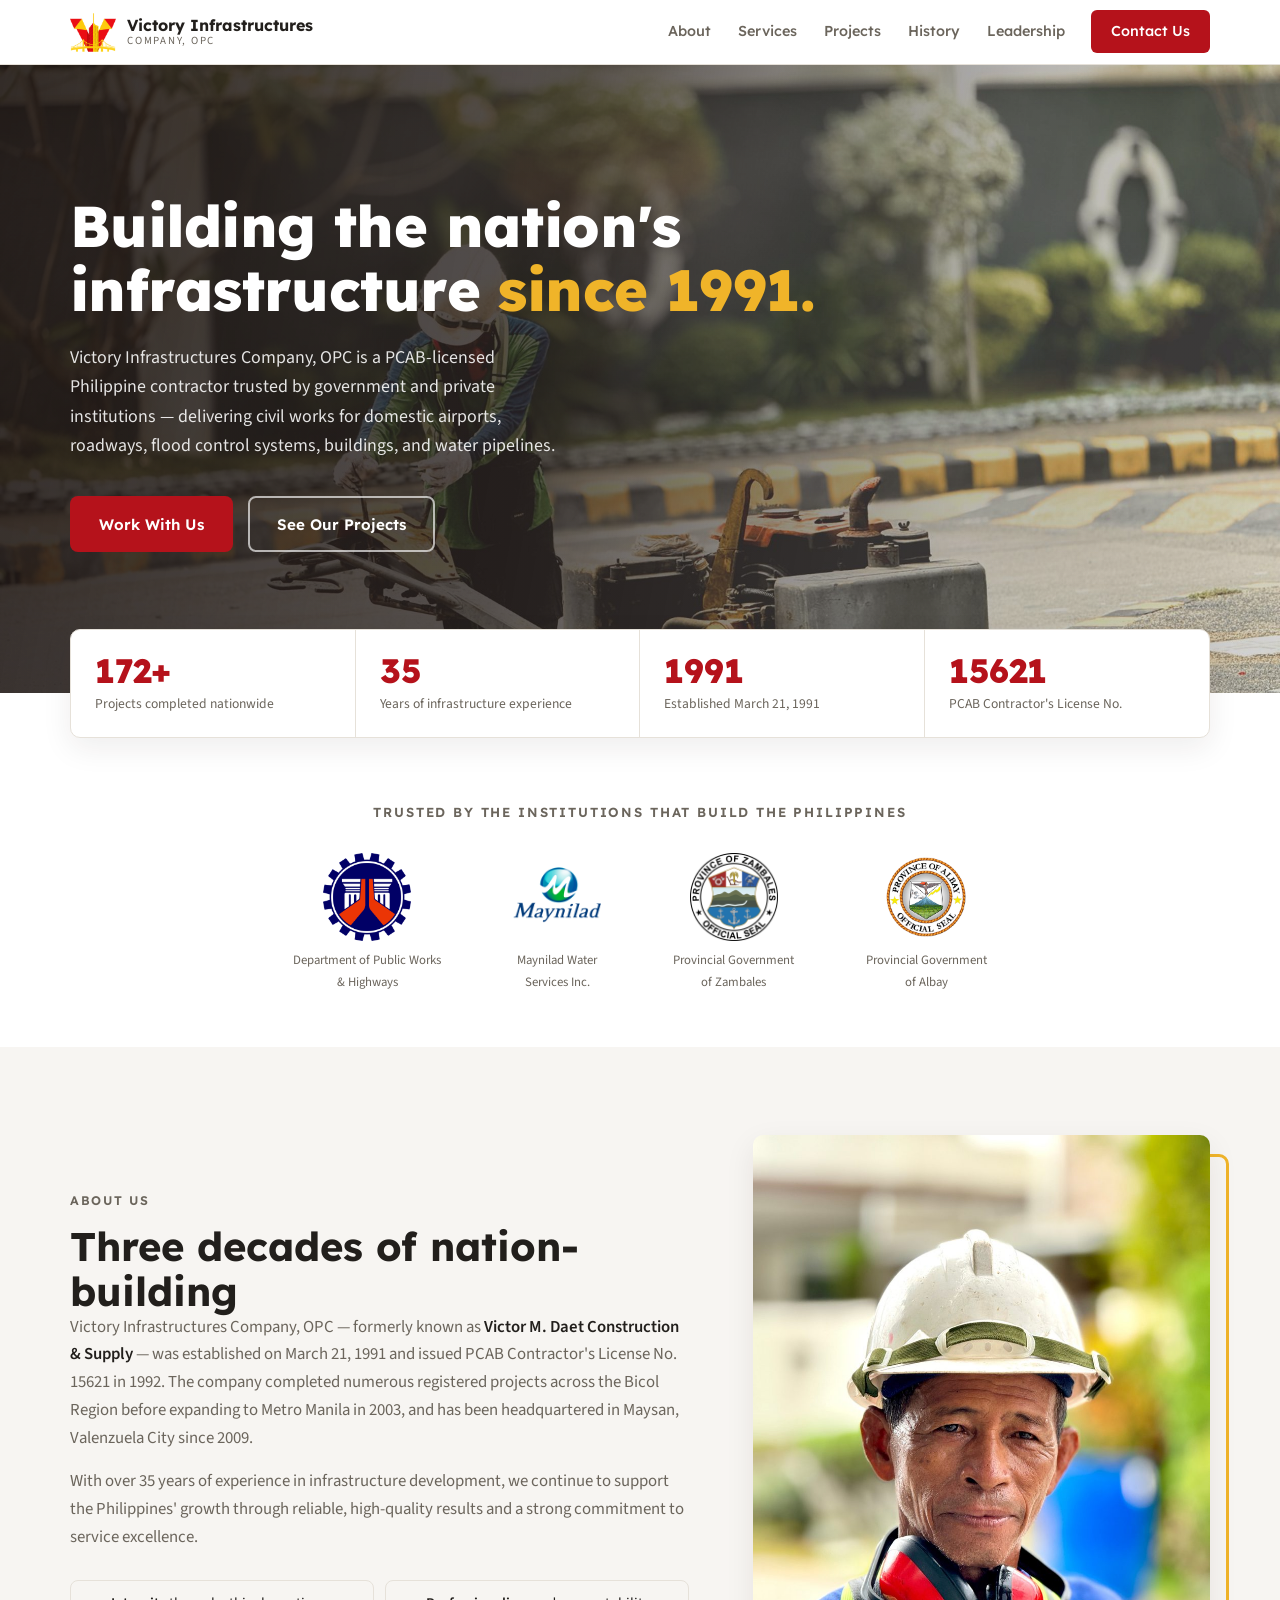
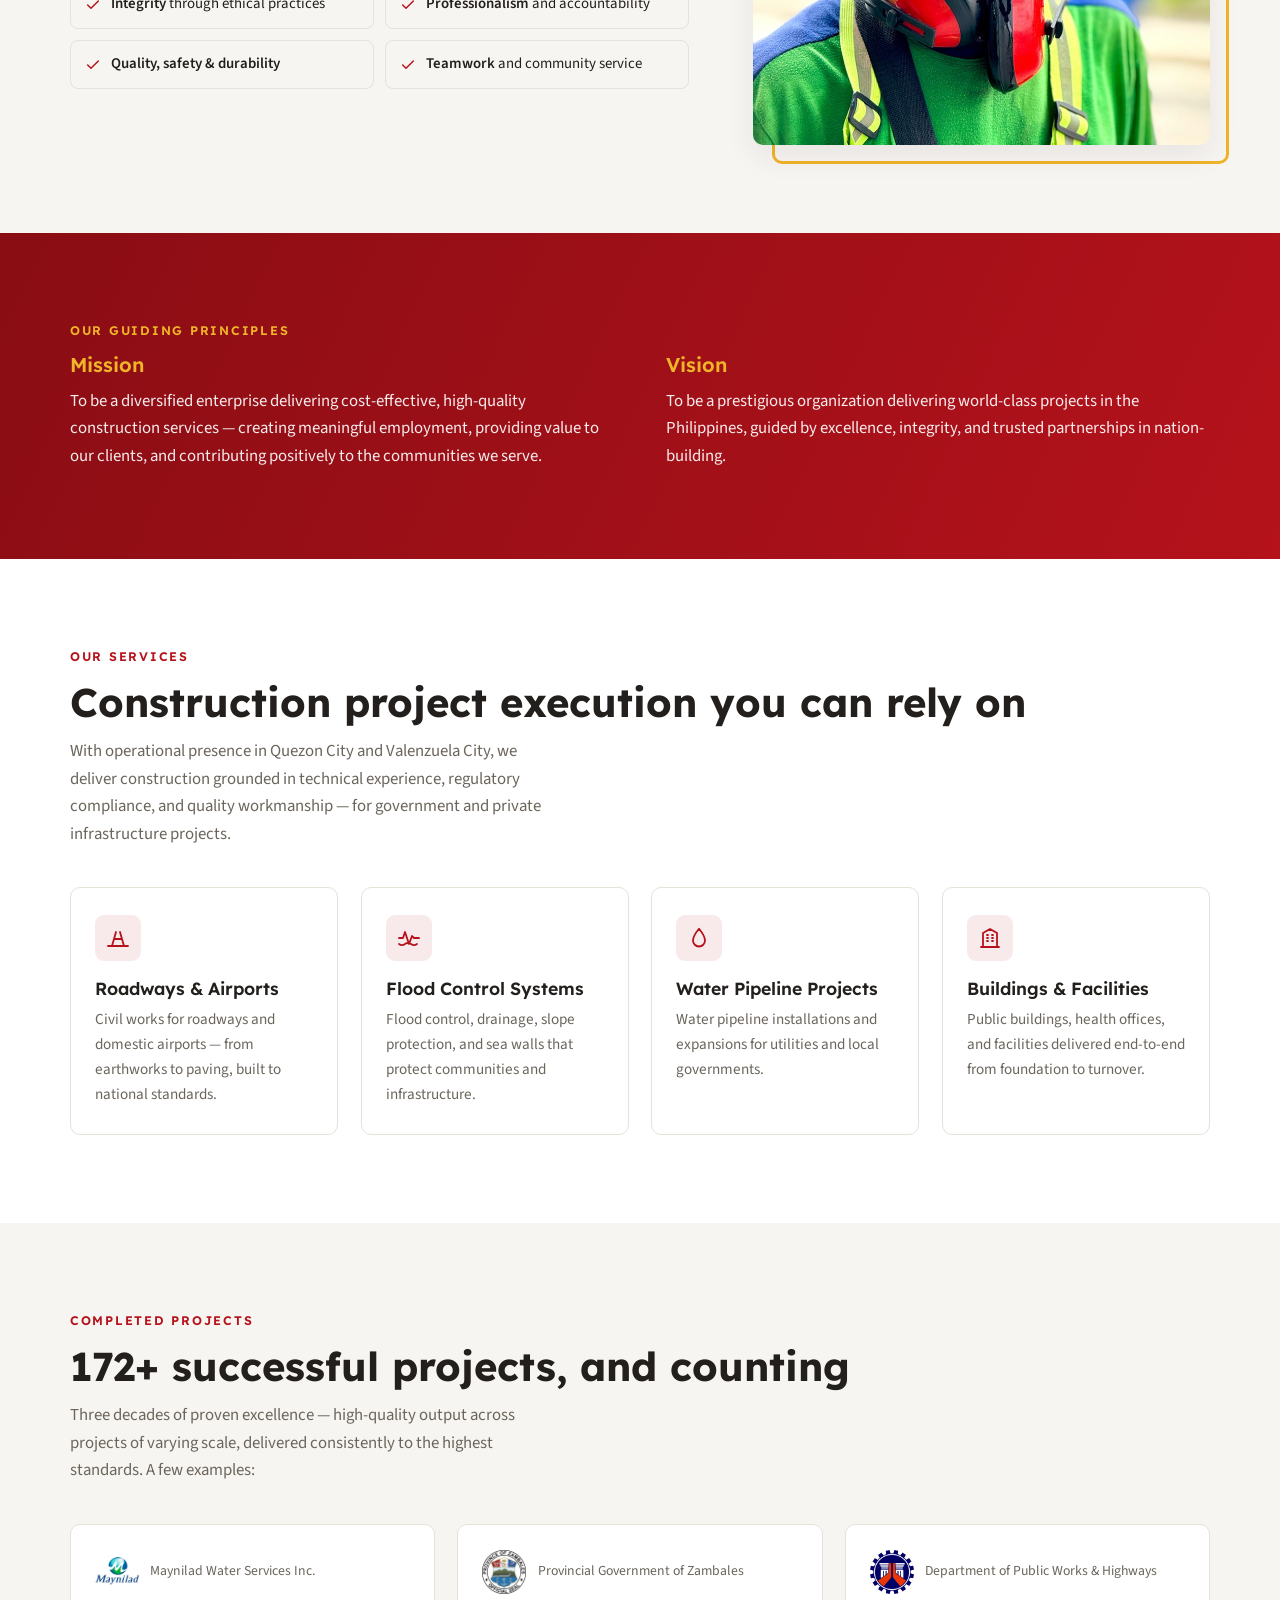
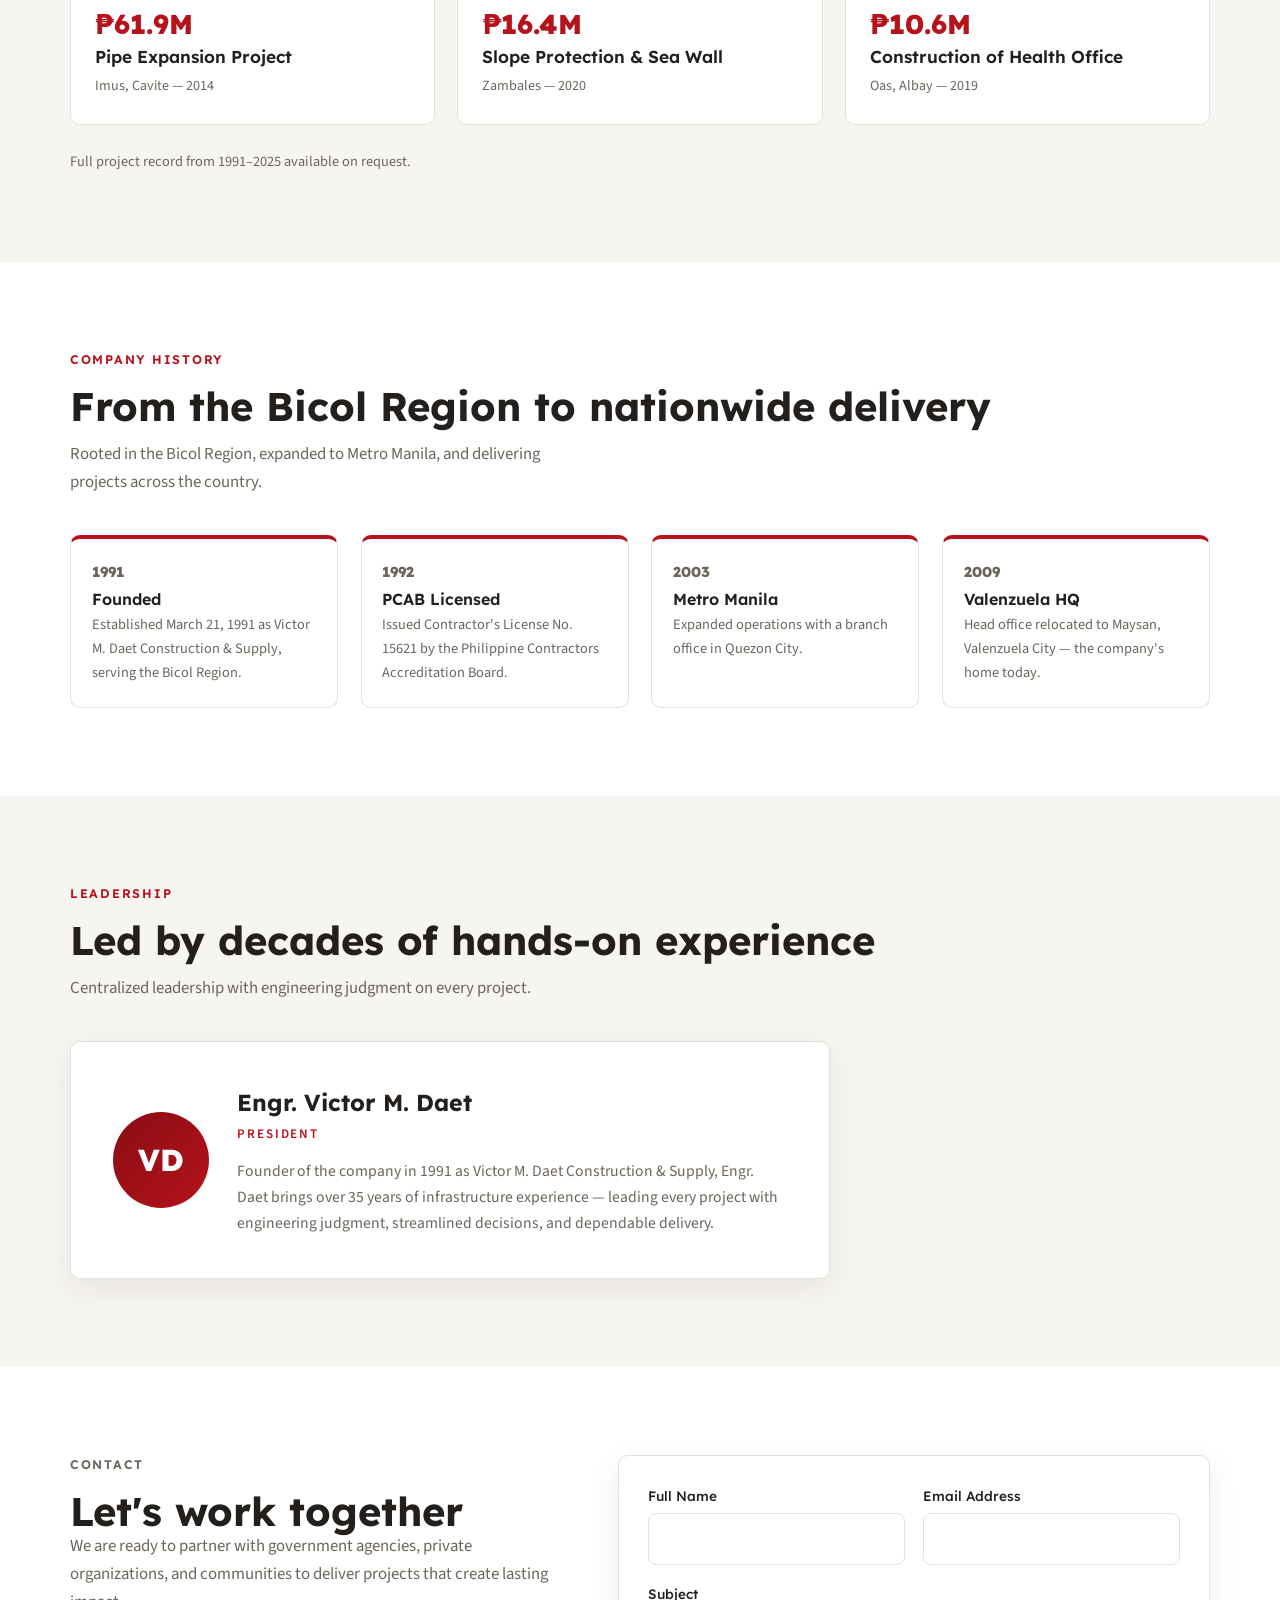
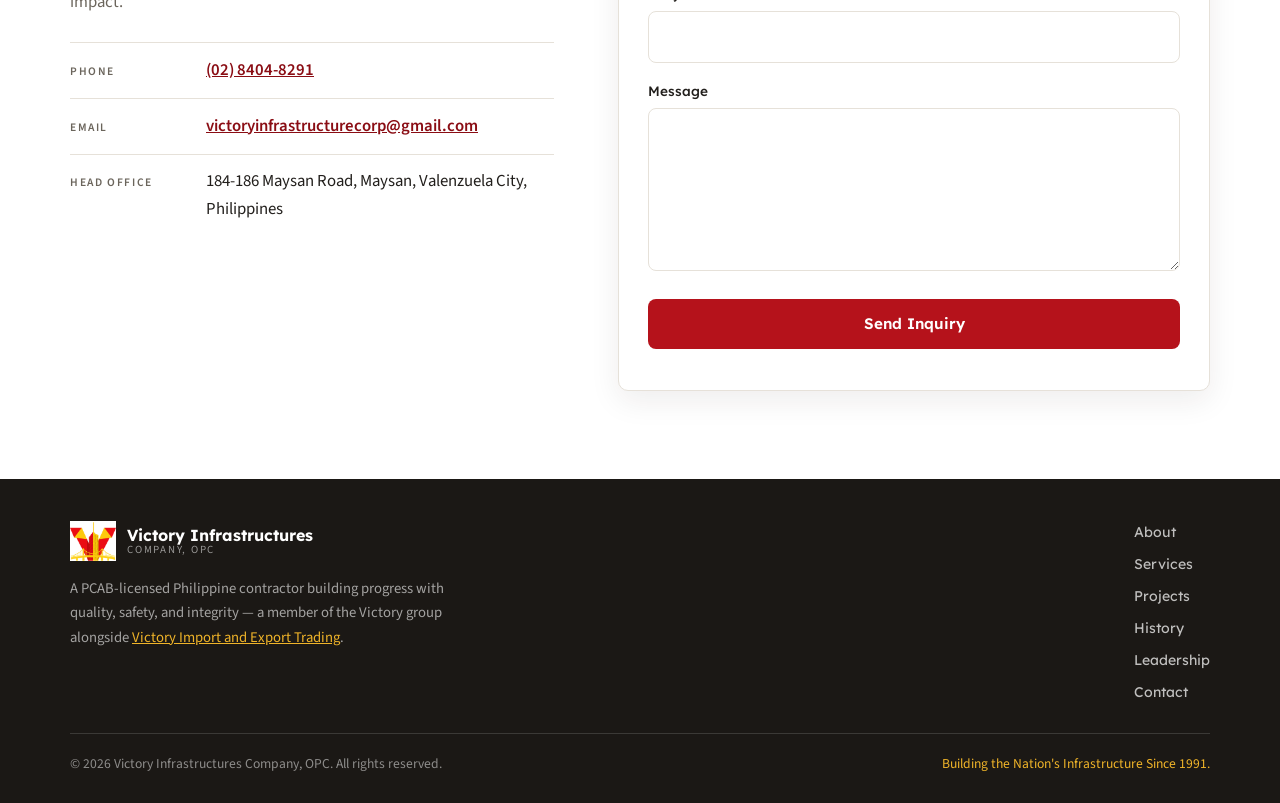
==== commit 39e9294a: "Add enterprise design with site photography and client seals Third design direction: photographic co" ====
--- a/index.html
+++ b/index.html
@@ -17,7 +17,7 @@
   <header class="site-header" id="top">
     <div class="container header-inner">
       <a href="#top" class="brand" aria-label="Victory Infrastructures Company, OPC — home">
-        <img src="assets/logo.png" alt="" class="brand-mark" width="44" height="38">
+        <img src="assets/logo.png" alt="" class="brand-mark" width="46" height="40">
         <span class="brand-lines">
           <span class="brand-name">Victory Infrastructures</span>
           <span class="brand-sub">Company, OPC</span>
@@ -25,7 +25,7 @@
       </a>
       <nav class="site-nav" id="site-nav" aria-label="Main navigation">
         <a href="#about">About</a>
-        <a href="#works">Scope of Works</a>
+        <a href="#services">Services</a>
         <a href="#projects">Projects</a>
         <a href="#history">History</a>
         <a href="#leadership">Leadership</a>
@@ -38,75 +38,111 @@
   </header>
 
   <main id="main">
-    <!-- ===== Hero: title block ===== -->
+    <!-- ===== Hero ===== -->
     <section class="hero">
-      <div class="container hero-head">
-        <p class="sheet-tag">Company Profile — Rev. 2026</p>
+      <div class="container">
         <h1>Building the nation's infrastructure <span class="accent">since 1991.</span></h1>
         <p class="hero-lead">
-          Victory Infrastructures Company, OPC is a trusted Philippine
-          contractor for government infrastructure — civil works for domestic
-          airports, roadways, flood control systems, buildings, and water
-          pipelines.
+          Victory Infrastructures Company, OPC is a PCAB-licensed Philippine
+          contractor trusted by government and private institutions — delivering
+          civil works for domestic airports, roadways, flood control systems,
+          buildings, and water pipelines.
         </p>
         <div class="hero-actions">
           <a href="#contact" class="btn btn-red">Work With Us</a>
-          <a href="#projects" class="btn btn-plain">See the Track Record</a>
-        </div>
-        <p class="stamp" aria-hidden="true">PCAB Licensed<br>No. 15621 · Since 1992</p>
-      </div>
-      <div class="container title-block" role="presentation">
-        <div class="tb-cell">
-          <span class="tb-label">Established</span>
-          <span class="tb-value">March 21, 1991</span>
-        </div>
-        <div class="tb-cell">
-          <span class="tb-label">PCAB License</span>
-          <span class="tb-value">No. 15621</span>
-        </div>
-        <div class="tb-cell">
-          <span class="tb-label">Projects Completed</span>
-          <span class="tb-value">172+</span>
-        </div>
-        <div class="tb-cell">
-          <span class="tb-label">Head Office</span>
-          <span class="tb-value">Valenzuela City</span>
+          <a href="#projects" class="btn btn-ghost">See Our Projects</a>
+        </div>
+      </div>
+    </section>
+
+    <!-- ===== Stats bar ===== -->
+    <div class="container stats-bar">
+      <div class="stats-inner">
+        <div class="stat">
+          <p class="stat-value">172+</p>
+          <p class="stat-label">Projects completed nationwide</p>
+        </div>
+        <div class="stat">
+          <p class="stat-value">35</p>
+          <p class="stat-label">Years of infrastructure experience</p>
+        </div>
+        <div class="stat">
+          <p class="stat-value">1991</p>
+          <p class="stat-label">Established March 21, 1991</p>
+        </div>
+        <div class="stat">
+          <p class="stat-value">15621</p>
+          <p class="stat-label">PCAB Contractor's License No.</p>
+        </div>
+      </div>
+    </div>
+
+    <!-- ===== Client seals ===== -->
+    <section class="clients" aria-label="Institutions we have worked with">
+      <div class="container">
+        <p class="clients-title">Trusted by the institutions that build the Philippines</p>
+        <div class="clients-row">
+          <figure class="client-seal">
+            <img src="assets/clients/dpwh.png" alt="Department of Public Works and Highways seal" loading="lazy">
+            <figcaption>Department of Public Works<br>&amp; Highways</figcaption>
+          </figure>
+          <figure class="client-seal">
+            <img src="assets/clients/maynilad.png" alt="Maynilad Water Services logo" loading="lazy">
+            <figcaption>Maynilad Water<br>Services Inc.</figcaption>
+          </figure>
+          <figure class="client-seal">
+            <img src="assets/clients/zambales.png" alt="Province of Zambales official seal" loading="lazy">
+            <figcaption>Provincial Government<br>of Zambales</figcaption>
+          </figure>
+          <figure class="client-seal">
+            <img src="assets/clients/albay.png" alt="Province of Albay official seal" loading="lazy">
+            <figcaption>Provincial Government<br>of Albay</figcaption>
+          </figure>
         </div>
       </div>
     </section>
 
     <!-- ===== About ===== -->
-    <section class="section" id="about">
-      <div class="container">
-        <p class="sheet-tag">Sheet 01 — General Notes</p>
-        <div class="about-grid">
-          <div class="about-copy">
-            <h2>Three decades of nation-building</h2>
-            <p>
-              Victory Infrastructures Company, OPC — formerly known as
-              <strong>Victor M. Daet Construction &amp; Supply</strong> — was
-              established on March 21, 1991 and issued PCAB Contractor's
-              License No. 15621 in 1992. The company completed numerous
-              registered projects across the Bicol Region before expanding to
-              Metro Manila in 2003, and has been headquartered in Maysan,
-              Valenzuela City since 2009.
-            </p>
-            <p>
-              With over 35 years of experience in infrastructure development,
-              the company continues to support the Philippines' growth through
-              reliable, high-quality results and a strong commitment to
-              service excellence.
-            </p>
-          </div>
-          <div class="values-panel">
-            <h3>Our Values</h3>
-            <ul class="values-list">
-              <li><div><strong>Integrity</strong> through ethical practices</div></li>
-              <li><div><strong>Professionalism</strong> and accountability</div></li>
-              <li><div><strong>Quality, safety &amp; durability</strong> in every project</div></li>
-              <li><div><strong>Teamwork</strong> and community service</div></li>
-            </ul>
-          </div>
+    <section class="section section-warm" id="about">
+      <div class="container about-grid">
+        <div class="about-copy">
+          <p class="eyebrow">About Us</p>
+          <h2>Three decades of nation-building</h2>
+          <p>
+            Victory Infrastructures Company, OPC — formerly known as
+            <strong>Victor M. Daet Construction &amp; Supply</strong> — was
+            established on March 21, 1991 and issued PCAB Contractor's License
+            No. 15621 in 1992. The company completed numerous registered
+            projects across the Bicol Region before expanding to Metro Manila
+            in 2003, and has been headquartered in Maysan, Valenzuela City
+            since 2009.
+          </p>
+          <p>
+            With over 35 years of experience in infrastructure development, we
+            continue to support the Philippines' growth through reliable,
+            high-quality results and a strong commitment to service excellence.
+          </p>
+          <div class="values-row">
+            <div class="value-chip">
+              <svg viewBox="0 0 24 24" fill="none" stroke="currentColor" stroke-width="2.2" stroke-linecap="round" stroke-linejoin="round" aria-hidden="true"><path d="M20 6 9 17l-5-5"/></svg>
+              <div><strong>Integrity</strong> through ethical practices</div>
+            </div>
+            <div class="value-chip">
+              <svg viewBox="0 0 24 24" fill="none" stroke="currentColor" stroke-width="2.2" stroke-linecap="round" stroke-linejoin="round" aria-hidden="true"><path d="M20 6 9 17l-5-5"/></svg>
+              <div><strong>Professionalism</strong> and accountability</div>
+            </div>
+            <div class="value-chip">
+              <svg viewBox="0 0 24 24" fill="none" stroke="currentColor" stroke-width="2.2" stroke-linecap="round" stroke-linejoin="round" aria-hidden="true"><path d="M20 6 9 17l-5-5"/></svg>
+              <div><strong>Quality, safety &amp; durability</strong></div>
+            </div>
+            <div class="value-chip">
+              <svg viewBox="0 0 24 24" fill="none" stroke="currentColor" stroke-width="2.2" stroke-linecap="round" stroke-linejoin="round" aria-hidden="true"><path d="M20 6 9 17l-5-5"/></svg>
+              <div><strong>Teamwork</strong> and community service</div>
+            </div>
+          </div>
+        </div>
+        <div class="about-photo">
+          <img src="assets/photos/worker-portrait.jpg" alt="A Victory Infrastructures crew member in safety gear on site" width="900" height="1200" loading="lazy">
         </div>
       </div>
     </section>
@@ -114,7 +150,7 @@
     <!-- ===== Mission & Vision ===== -->
     <section class="section section-red" id="mission">
       <div class="container">
-        <p class="sheet-tag">Sheet 02 — Guiding Principles</p>
+        <p class="eyebrow">Our Guiding Principles</p>
         <div class="mv-grid">
           <div class="mv-card">
             <h3>Mission</h3>
@@ -137,10 +173,10 @@
       </div>
     </section>
 
-    <!-- ===== Scope of works ===== -->
-    <section class="section" id="works">
-      <div class="container">
-        <p class="sheet-tag">Sheet 03 — Scope of Works</p>
+    <!-- ===== Services ===== -->
+    <section class="section" id="services">
+      <div class="container">
+        <p class="eyebrow">Our Services</p>
         <h2>Construction project execution you can rely on</h2>
         <p class="section-lead">
           With operational presence in Quezon City and Valenzuela City, we
@@ -148,134 +184,123 @@
           compliance, and quality workmanship — for government and private
           infrastructure projects.
         </p>
-        <ul class="works-list">
-          <li class="works-row">
-            <span class="works-code">C-101</span>
+        <div class="card-grid">
+          <article class="card">
+            <div class="card-icon" aria-hidden="true">
+              <svg viewBox="0 0 24 24" fill="none" stroke="currentColor" stroke-width="1.8" stroke-linecap="round" stroke-linejoin="round"><path d="M2 20h20M6 20l4-14M18 20l-4-14M8 13h8"/></svg>
+            </div>
             <h3>Roadways &amp; Airports</h3>
             <p>Civil works for roadways and domestic airports — from earthworks to paving, built to national standards.</p>
-          </li>
-          <li class="works-row">
-            <span class="works-code">C-201</span>
+          </article>
+          <article class="card">
+            <div class="card-icon" aria-hidden="true">
+              <svg viewBox="0 0 24 24" fill="none" stroke="currentColor" stroke-width="1.8" stroke-linecap="round" stroke-linejoin="round"><path d="M2 12h4l2-6 4 12 3-8 2 2h5M2 18c2 1.5 4 1.5 6 0s4-1.5 6 0 4 1.5 6 0"/></svg>
+            </div>
             <h3>Flood Control Systems</h3>
             <p>Flood control, drainage, slope protection, and sea walls that protect communities and infrastructure.</p>
-          </li>
-          <li class="works-row">
-            <span class="works-code">C-301</span>
+          </article>
+          <article class="card">
+            <div class="card-icon" aria-hidden="true">
+              <svg viewBox="0 0 24 24" fill="none" stroke="currentColor" stroke-width="1.8" stroke-linecap="round" stroke-linejoin="round"><path d="M12 2.7S6 10 6 14.5a6 6 0 0 0 12 0C18 10 12 2.7 12 2.7z"/></svg>
+            </div>
             <h3>Water Pipeline Projects</h3>
             <p>Water pipeline installations and expansions for utilities and local governments.</p>
-          </li>
-          <li class="works-row">
-            <span class="works-code">A-101</span>
+          </article>
+          <article class="card">
+            <div class="card-icon" aria-hidden="true">
+              <svg viewBox="0 0 24 24" fill="none" stroke="currentColor" stroke-width="1.8" stroke-linecap="round" stroke-linejoin="round"><path d="M3 21h18M5 21V7l7-4 7 4v14M9 9h1M9 12h1M9 15h1M14 9h1M14 12h1M14 15h1"/></svg>
+            </div>
             <h3>Buildings &amp; Facilities</h3>
             <p>Public buildings, health offices, and facilities delivered end-to-end from foundation to turnover.</p>
-          </li>
-        </ul>
-        <div class="clients-strip">
-          <h3>Trusted By</h3>
-          <span>Department of Public Works &amp; Highways</span>
-          <span>Maynilad Water Services</span>
-          <span>Provincial Government of Zambales</span>
-          <span>Provincial Government of Albay</span>
-        </div>
-      </div>
-    </section>
-
-    <!-- ===== Project ledger ===== -->
-    <section class="section" id="projects">
-      <div class="container">
-        <p class="sheet-tag">Sheet 04 — Completed Projects</p>
+          </article>
+        </div>
+      </div>
+    </section>
+
+    <!-- ===== Projects ===== -->
+    <section class="section section-warm" id="projects">
+      <div class="container">
+        <p class="eyebrow">Completed Projects</p>
         <h2>172+ successful projects, and counting</h2>
         <p class="section-lead">
           Three decades of proven excellence — high-quality output across
           projects of varying scale, delivered consistently to the highest
-          standards. Sample entries from the project record:
+          standards. A few examples:
         </p>
-        <div class="ledger-wrap">
-          <table class="ledger">
-            <caption>Project Record — Selected Entries, 1991–2025</caption>
-            <thead>
-              <tr>
-                <th scope="col">Project</th>
-                <th scope="col">Client</th>
-                <th scope="col">Location / Year</th>
-                <th scope="col">Contract Value</th>
-              </tr>
-            </thead>
-            <tbody>
-              <tr>
-                <td>Pipe Expansion Project</td>
-                <td>Maynilad Water Services Inc.</td>
-                <td>Imus, Cavite — 2014</td>
-                <td class="amt">₱61.9M</td>
-              </tr>
-              <tr>
-                <td>Slope Protection &amp; Sea Wall</td>
-                <td>Provincial Government of Zambales</td>
-                <td>Zambales — 2020</td>
-                <td class="amt">₱16.4M</td>
-              </tr>
-              <tr>
-                <td>Construction of Health Office</td>
-                <td>Department of Public Works &amp; Highways</td>
-                <td>Oas, Albay — 2019</td>
-                <td class="amt">₱10.6M</td>
-              </tr>
-            </tbody>
-          </table>
-        </div>
-        <p class="ledger-note">Full project record from 1991–2025 available on request.</p>
-      </div>
-    </section>
-
-    <!-- ===== History + reach ===== -->
+        <div class="proj-grid">
+          <article class="proj-card">
+            <div class="proj-client">
+              <img src="assets/clients/maynilad.png" alt="Maynilad Water Services logo" loading="lazy">
+              <span>Maynilad Water Services Inc.</span>
+            </div>
+            <p class="proj-value">₱61.9M</p>
+            <h3>Pipe Expansion Project</h3>
+            <p class="proj-meta">Imus, Cavite — 2014</p>
+          </article>
+          <article class="proj-card">
+            <div class="proj-client">
+              <img src="assets/clients/zambales.png" alt="Province of Zambales seal" loading="lazy">
+              <span>Provincial Government of Zambales</span>
+            </div>
+            <p class="proj-value">₱16.4M</p>
+            <h3>Slope Protection &amp; Sea Wall</h3>
+            <p class="proj-meta">Zambales — 2020</p>
+          </article>
+          <article class="proj-card">
+            <div class="proj-client">
+              <img src="assets/clients/dpwh.png" alt="Department of Public Works and Highways seal" loading="lazy">
+              <span>Department of Public Works &amp; Highways</span>
+            </div>
+            <p class="proj-value">₱10.6M</p>
+            <h3>Construction of Health Office</h3>
+            <p class="proj-meta">Oas, Albay — 2019</p>
+          </article>
+        </div>
+        <p class="proj-note">Full project record from 1991–2025 available on request.</p>
+      </div>
+    </section>
+
+    <!-- ===== History ===== -->
     <section class="section" id="history">
       <div class="container">
-        <p class="sheet-tag">Sheet 05 — Company History &amp; Reach</p>
-        <div class="reach-grid">
-          <div>
-            <h2>From the Bicol Region to nationwide delivery</h2>
-            <ul class="station-list">
-              <li>
-                <span class="station-year">1991</span>
-                <h3>Founded as Victor M. Daet Construction &amp; Supply</h3>
-                <p>Established March 21, 1991, serving the Bicol Region.</p>
-              </li>
-              <li>
-                <span class="station-year">1992</span>
-                <h3>PCAB Contractor's License No. 15621</h3>
-                <p>Licensed by the Philippine Contractors Accreditation Board.</p>
-              </li>
-              <li>
-                <span class="station-year">2003</span>
-                <h3>Expansion to Metro Manila</h3>
-                <p>Branch office established in Quezon City.</p>
-              </li>
-              <li>
-                <span class="station-year">2009</span>
-                <h3>Head office in Valenzuela City</h3>
-                <p>Relocated to Maysan, Valenzuela City — the company's home today.</p>
-              </li>
-            </ul>
-          </div>
-          <div>
-            <h2>Who we serve</h2>
-            <ul class="values-list" style="border: 2px solid var(--ink); background: var(--paper);">
-              <li><div>National government agencies</div></li>
-              <li><div>Provincial and local governments</div></li>
-              <li><div>Water utilities</div></li>
-              <li><div>Private developers and organizations</div></li>
-            </ul>
-          </div>
-        </div>
+        <p class="eyebrow">Company History</p>
+        <h2>From the Bicol Region to nationwide delivery</h2>
+        <p class="section-lead">
+          Rooted in the Bicol Region, expanded to Metro Manila, and delivering
+          projects across the country.
+        </p>
+        <ul class="timeline">
+          <li>
+            <p class="tl-year">1991</p>
+            <h3>Founded</h3>
+            <p>Established March 21, 1991 as Victor M. Daet Construction &amp; Supply, serving the Bicol Region.</p>
+          </li>
+          <li>
+            <p class="tl-year">1992</p>
+            <h3>PCAB Licensed</h3>
+            <p>Issued Contractor's License No. 15621 by the Philippine Contractors Accreditation Board.</p>
+          </li>
+          <li>
+            <p class="tl-year">2003</p>
+            <h3>Metro Manila</h3>
+            <p>Expanded operations with a branch office in Quezon City.</p>
+          </li>
+          <li>
+            <p class="tl-year">2009</p>
+            <h3>Valenzuela HQ</h3>
+            <p>Head office relocated to Maysan, Valenzuela City — the company's home today.</p>
+          </li>
+        </ul>
       </div>
     </section>
 
     <!-- ===== Leadership ===== -->
-    <section class="section" id="leadership">
-      <div class="container">
-        <p class="sheet-tag">Sheet 06 — Leadership</p>
+    <section class="section section-warm" id="leadership">
+      <div class="container">
+        <p class="eyebrow">Leadership</p>
         <h2>Led by decades of hands-on experience</h2>
-        <div class="lead-block">
+        <p class="section-lead">Centralized leadership with engineering judgment on every project.</p>
+        <div class="lead-card">
           <div class="lead-seal" aria-hidden="true">VD</div>
           <div>
             <p class="lead-name">Engr. Victor M. Daet</p>
@@ -293,54 +318,52 @@
 
     <!-- ===== Contact ===== -->
     <section class="section" id="contact">
-      <div class="container">
-        <p class="sheet-tag">Sheet 07 — Inquiries</p>
-        <div class="contact-grid">
-          <div class="contact-info">
-            <h2>Let's work together</h2>
-            <p>
-              We are ready to partner with government agencies, private
-              organizations, and communities to deliver projects that create
-              lasting impact.
-            </p>
-            <ul class="contact-list">
-              <li>
-                <span class="contact-label">Phone</span>
-                <a href="tel:+63284048291">(02) 8404-8291</a>
-              </li>
-              <li>
-                <span class="contact-label">Email</span>
-                <a href="mailto:victoryinfrastructurecorp@gmail.com">victoryinfrastructurecorp@gmail.com</a>
-              </li>
-              <li>
-                <span class="contact-label">Head Office</span>
-                <span>184-186 Maysan Road, Maysan, Valenzuela City, Philippines</span>
-              </li>
-            </ul>
-          </div>
-          <form class="contact-form" id="contact-form" novalidate>
-            <div class="form-row">
-              <div class="form-field">
-                <label for="cf-name">Full Name</label>
-                <input type="text" id="cf-name" name="name" required autocomplete="name">
-              </div>
-              <div class="form-field">
-                <label for="cf-email">Email Address</label>
-                <input type="email" id="cf-email" name="email" required autocomplete="email">
-              </div>
-            </div>
+      <div class="container contact-grid">
+        <div class="contact-info">
+          <p class="eyebrow">Contact</p>
+          <h2>Let's work together</h2>
+          <p>
+            We are ready to partner with government agencies, private
+            organizations, and communities to deliver projects that create
+            lasting impact.
+          </p>
+          <ul class="contact-list">
+            <li>
+              <span class="contact-label">Phone</span>
+              <a href="tel:+63284048291">(02) 8404-8291</a>
+            </li>
+            <li>
+              <span class="contact-label">Email</span>
+              <a href="mailto:victoryinfrastructurecorp@gmail.com">victoryinfrastructurecorp@gmail.com</a>
+            </li>
+            <li>
+              <span class="contact-label">Head Office</span>
+              <span>184-186 Maysan Road, Maysan, Valenzuela City, Philippines</span>
+            </li>
+          </ul>
+        </div>
+        <form class="contact-form" id="contact-form" novalidate>
+          <div class="form-row">
             <div class="form-field">
-              <label for="cf-subject">Subject</label>
-              <input type="text" id="cf-subject" name="subject" required>
+              <label for="cf-name">Full Name</label>
+              <input type="text" id="cf-name" name="name" required autocomplete="name">
             </div>
             <div class="form-field">
-              <label for="cf-message">Message</label>
-              <textarea id="cf-message" name="message" rows="5" required></textarea>
-            </div>
-            <button type="submit" class="btn btn-red btn-block">Send Inquiry</button>
-            <p class="form-note" id="form-note" role="status"></p>
-          </form>
-        </div>
+              <label for="cf-email">Email Address</label>
+              <input type="email" id="cf-email" name="email" required autocomplete="email">
+            </div>
+          </div>
+          <div class="form-field">
+            <label for="cf-subject">Subject</label>
+            <input type="text" id="cf-subject" name="subject" required>
+          </div>
+          <div class="form-field">
+            <label for="cf-message">Message</label>
+            <textarea id="cf-message" name="message" rows="5" required></textarea>
+          </div>
+          <button type="submit" class="btn btn-red btn-block">Send Inquiry</button>
+          <p class="form-note" id="form-note" role="status"></p>
+        </form>
       </div>
     </section>
   </main>
@@ -350,7 +373,7 @@
     <div class="container footer-inner">
       <div class="footer-brand">
         <span class="brand">
-          <img src="assets/logo.png" alt="" class="brand-mark" width="44" height="38">
+          <img src="assets/logo.png" alt="" class="brand-mark" width="46" height="40">
           <span class="brand-lines">
             <span class="brand-name">Victory Infrastructures</span>
             <span class="brand-sub">Company, OPC</span>
@@ -365,7 +388,7 @@
       </div>
       <nav class="footer-nav" aria-label="Footer navigation">
         <a href="#about">About</a>
-        <a href="#works">Scope of Works</a>
+        <a href="#services">Services</a>
         <a href="#projects">Projects</a>
         <a href="#history">History</a>
         <a href="#leadership">Leadership</a>
--- a/css/fonts.css
+++ b/css/fonts.css
@@ -1,68 +1,64 @@
 @font-face {
-  font-family: 'Anton';
+  font-family: 'Lexend';
   font-style: normal;
   font-weight: 400;
   font-display: swap;
-  src: url(../assets/fonts/Anton-400.woff2) format('woff2');
+  src: url(../assets/fonts/Lexend-400.woff2) format('woff2');
   unicode-range: U+0000-00FF, U+0131, U+0152-0153, U+02BB-02BC, U+02C6, U+02DA, U+02DC, U+0304, U+0308, U+0329, U+2000-206F, U+20AC, U+2122, U+2191, U+2193, U+2212, U+2215, U+FEFF, U+FFFD;
 }
 @font-face {
-  font-family: 'IBM Plex Mono';
+  font-family: 'Lexend';
+  font-style: normal;
+  font-weight: 500;
+  font-display: swap;
+  src: url(../assets/fonts/Lexend-500.woff2) format('woff2');
+  unicode-range: U+0000-00FF, U+0131, U+0152-0153, U+02BB-02BC, U+02C6, U+02DA, U+02DC, U+0304, U+0308, U+0329, U+2000-206F, U+20AC, U+2122, U+2191, U+2193, U+2212, U+2215, U+FEFF, U+FFFD;
+}
+@font-face {
+  font-family: 'Lexend';
+  font-style: normal;
+  font-weight: 600;
+  font-display: swap;
+  src: url(../assets/fonts/Lexend-600.woff2) format('woff2');
+  unicode-range: U+0000-00FF, U+0131, U+0152-0153, U+02BB-02BC, U+02C6, U+02DA, U+02DC, U+0304, U+0308, U+0329, U+2000-206F, U+20AC, U+2122, U+2191, U+2193, U+2212, U+2215, U+FEFF, U+FFFD;
+}
+@font-face {
+  font-family: 'Lexend';
+  font-style: normal;
+  font-weight: 700;
+  font-display: swap;
+  src: url(../assets/fonts/Lexend-700.woff2) format('woff2');
+  unicode-range: U+0000-00FF, U+0131, U+0152-0153, U+02BB-02BC, U+02C6, U+02DA, U+02DC, U+0304, U+0308, U+0329, U+2000-206F, U+20AC, U+2122, U+2191, U+2193, U+2212, U+2215, U+FEFF, U+FFFD;
+}
+@font-face {
+  font-family: 'Lexend';
+  font-style: normal;
+  font-weight: 800;
+  font-display: swap;
+  src: url(../assets/fonts/Lexend-800.woff2) format('woff2');
+  unicode-range: U+0000-00FF, U+0131, U+0152-0153, U+02BB-02BC, U+02C6, U+02DA, U+02DC, U+0304, U+0308, U+0329, U+2000-206F, U+20AC, U+2122, U+2191, U+2193, U+2212, U+2215, U+FEFF, U+FFFD;
+}
+@font-face {
+  font-family: 'Source Sans 3';
+  font-style: italic;
+  font-weight: 400;
+  font-display: swap;
+  src: url(../assets/fonts/SourceSans3-400-italic.woff2) format('woff2');
+  unicode-range: U+0000-00FF, U+0131, U+0152-0153, U+02BB-02BC, U+02C6, U+02DA, U+02DC, U+0304, U+0308, U+0329, U+2000-206F, U+20AC, U+2122, U+2191, U+2193, U+2212, U+2215, U+FEFF, U+FFFD;
+}
+@font-face {
+  font-family: 'Source Sans 3';
   font-style: normal;
   font-weight: 400;
   font-display: swap;
-  src: url(../assets/fonts/IBMPlexMono-400.woff2) format('woff2');
+  src: url(../assets/fonts/SourceSans3-400.woff2) format('woff2');
   unicode-range: U+0000-00FF, U+0131, U+0152-0153, U+02BB-02BC, U+02C6, U+02DA, U+02DC, U+0304, U+0308, U+0329, U+2000-206F, U+20AC, U+2122, U+2191, U+2193, U+2212, U+2215, U+FEFF, U+FFFD;
 }
 @font-face {
-  font-family: 'IBM Plex Mono';
-  font-style: normal;
-  font-weight: 500;
-  font-display: swap;
-  src: url(../assets/fonts/IBMPlexMono-500.woff2) format('woff2');
-  unicode-range: U+0000-00FF, U+0131, U+0152-0153, U+02BB-02BC, U+02C6, U+02DA, U+02DC, U+0304, U+0308, U+0329, U+2000-206F, U+20AC, U+2122, U+2191, U+2193, U+2212, U+2215, U+FEFF, U+FFFD;
-}
-@font-face {
-  font-family: 'IBM Plex Mono';
+  font-family: 'Source Sans 3';
   font-style: normal;
   font-weight: 600;
   font-display: swap;
-  src: url(../assets/fonts/IBMPlexMono-600.woff2) format('woff2');
+  src: url(../assets/fonts/SourceSans3-600.woff2) format('woff2');
   unicode-range: U+0000-00FF, U+0131, U+0152-0153, U+02BB-02BC, U+02C6, U+02DA, U+02DC, U+0304, U+0308, U+0329, U+2000-206F, U+20AC, U+2122, U+2191, U+2193, U+2212, U+2215, U+FEFF, U+FFFD;
 }
-@font-face {
-  font-family: 'IBM Plex Sans';
-  font-style: italic;
-  font-weight: 400;
-  font-stretch: 100%;
-  font-display: swap;
-  src: url(../assets/fonts/IBMPlexSans-400-italic.woff2) format('woff2');
-  unicode-range: U+0000-00FF, U+0131, U+0152-0153, U+02BB-02BC, U+02C6, U+02DA, U+02DC, U+0304, U+0308, U+0329, U+2000-206F, U+20AC, U+2122, U+2191, U+2193, U+2212, U+2215, U+FEFF, U+FFFD;
-}
-@font-face {
-  font-family: 'IBM Plex Sans';
-  font-style: normal;
-  font-weight: 400;
-  font-stretch: 100%;
-  font-display: swap;
-  src: url(../assets/fonts/IBMPlexSans-400.woff2) format('woff2');
-  unicode-range: U+0000-00FF, U+0131, U+0152-0153, U+02BB-02BC, U+02C6, U+02DA, U+02DC, U+0304, U+0308, U+0329, U+2000-206F, U+20AC, U+2122, U+2191, U+2193, U+2212, U+2215, U+FEFF, U+FFFD;
-}
-@font-face {
-  font-family: 'IBM Plex Sans';
-  font-style: normal;
-  font-weight: 500;
-  font-stretch: 100%;
-  font-display: swap;
-  src: url(../assets/fonts/IBMPlexSans-500.woff2) format('woff2');
-  unicode-range: U+0000-00FF, U+0131, U+0152-0153, U+02BB-02BC, U+02C6, U+02DA, U+02DC, U+0304, U+0308, U+0329, U+2000-206F, U+20AC, U+2122, U+2191, U+2193, U+2212, U+2215, U+FEFF, U+FFFD;
-}
-@font-face {
-  font-family: 'IBM Plex Sans';
-  font-style: normal;
-  font-weight: 600;
-  font-stretch: 100%;
-  font-display: swap;
-  src: url(../assets/fonts/IBMPlexSans-600.woff2) format('woff2');
-  unicode-range: U+0000-00FF, U+0131, U+0152-0153, U+02BB-02BC, U+02C6, U+02DA, U+02DC, U+0304, U+0308, U+0329, U+2000-206F, U+20AC, U+2122, U+2191, U+2193, U+2212, U+2215, U+FEFF, U+FFFD;
-}
--- a/css/style.css
+++ b/css/style.css
@@ -1,25 +1,24 @@
 /* ==========================================================
-   Victory Infrastructures Company, OPC — "Drawing Set" design
-   The site as an engineering document: title block, sheet
-   rules, ledger tables, red used as markup/stamp ink.
-   Palette: paper #fbfaf7 · ink #1c1a17 · stamp red #d40f1c ·
-   survey gold #f0c000 · grid #e9e4d8
-   Type: Anton (display) · IBM Plex Sans (body) · IBM Plex Mono (data)
+   Victory Infrastructures Company, OPC — v3 "Enterprise" design
+   Photographic corporate: real site imagery, client seals for
+   trust, high-contrast accessible styling (WCAG AA+).
+   Palette: crimson #b5121b · gold #f0b429 · warm neutrals
+   Type: Lexend (display) · Source Sans 3 (body)
    ========================================================== */
 
 :root {
-  --paper: #fbfaf7;
-  --paper-shade: #f3f0e8;
-  --ink: #1c1a17;
-  --ink-soft: #5c574e;
-  --red: #d40f1c;
-  --red-deep: #9c0a13;
-  --gold: #f0c000;
-  --grid: #e9e4d8;
-  --rule: #cfc8b8;
-  --font-display: "Anton", "Arial Narrow", sans-serif;
-  --font-body: "IBM Plex Sans", system-ui, sans-serif;
-  --font-mono: "IBM Plex Mono", ui-monospace, monospace;
+  --red: #b5121b;
+  --red-deep: #8a0d14;
+  --gold: #f0b429;
+  --ink: #221f1c;
+  --ink-soft: #6b655c;
+  --bg: #ffffff;
+  --bg-warm: #f7f5f2;
+  --line: #e6e1d9;
+  --radius: 10px;
+  --shadow: 0 10px 30px rgba(34, 31, 28, 0.08);
+  --font-display: "Lexend", system-ui, sans-serif;
+  --font-body: "Source Sans 3", system-ui, sans-serif;
 }
 
 * { margin: 0; padding: 0; box-sizing: border-box; }
@@ -36,32 +35,22 @@
 
 body {
   font-family: var(--font-body);
-  font-size: 1rem;
+  font-size: 1.05rem;
   color: var(--ink);
+  background: var(--bg);
   line-height: 1.65;
   -webkit-font-smoothing: antialiased;
-  background-color: var(--paper);
-  background-image:
-    linear-gradient(var(--grid) 1px, transparent 1px),
-    linear-gradient(90deg, var(--grid) 1px, transparent 1px);
-  background-size: 32px 32px;
 }
 
 img, svg { display: block; max-width: 100%; height: auto; }
 
-.container { width: min(1120px, 92%); margin-inline: auto; }
-
-h1, h2 {
-  font-family: var(--font-display);
-  font-weight: 400;
-  text-transform: uppercase;
-  line-height: 1.02;
-  letter-spacing: 0.01em;
-}
-
-h3 { font-size: 1.05rem; font-weight: 600; }
-
-a { color: inherit; }
+.container { width: min(1140px, 92%); margin-inline: auto; }
+
+h1, h2, h3 { font-family: var(--font-display); line-height: 1.12; }
+
+h2 { font-size: clamp(1.7rem, 3.4vw, 2.5rem); font-weight: 700; }
+
+h3 { font-size: 1.1rem; font-weight: 600; }
 
 .skip-link {
   position: absolute;
@@ -77,13 +66,30 @@
 
 :focus-visible { outline: 3px solid var(--red); outline-offset: 2px; }
 
+.eyebrow {
+  font-family: var(--font-display);
+  text-transform: uppercase;
+  letter-spacing: 0.14em;
+  font-size: 0.78rem;
+  font-weight: 600;
+  color: var(--red);
+  margin-bottom: 0.8rem;
+}
+
+.section { padding: clamp(3rem, 7vw, 5.5rem) 0; }
+
+.section-warm { background: var(--bg-warm); }
+
+.section-lead { max-width: 62ch; color: var(--ink-soft); margin: 0.8rem 0 2.4rem; }
+
 /* ===== Header ===== */
 .site-header {
   position: sticky;
   top: 0;
   z-index: 50;
-  background: var(--paper);
-  border-bottom: 2px solid var(--ink);
+  background: rgba(255, 255, 255, 0.96);
+  backdrop-filter: blur(8px);
+  border-bottom: 1px solid var(--line);
 }
 
 .header-inner {
@@ -91,51 +97,49 @@
   align-items: center;
   justify-content: space-between;
   gap: 1rem;
-  padding: 0.7rem 0;
-}
-
-.brand { display: flex; align-items: center; gap: 0.65rem; text-decoration: none; }
-
-.brand-mark { width: 44px; flex: none; }
-
-.brand-lines { display: flex; flex-direction: column; line-height: 1.12; }
+  padding: 0.65rem 0;
+}
+
+.brand { display: flex; align-items: center; gap: 0.7rem; text-decoration: none; }
+
+.brand-mark { width: 46px; flex: none; }
+
+.brand-lines { display: flex; flex-direction: column; line-height: 1.15; }
 
 .brand-name {
   font-family: var(--font-display);
-  font-size: 1.02rem;
-  letter-spacing: 0.04em;
-  text-transform: uppercase;
+  font-weight: 700;
+  font-size: 1rem;
+  color: var(--ink);
 }
 
 .brand-sub {
-  font-family: var(--font-mono);
-  font-size: 0.62rem;
-  letter-spacing: 0.22em;
+  font-size: 0.68rem;
+  letter-spacing: 0.16em;
   text-transform: uppercase;
   color: var(--ink-soft);
 }
 
-.site-nav { display: flex; align-items: center; gap: 1.35rem; }
+.site-nav { display: flex; align-items: center; gap: 1.5rem; }
 
 .site-nav a {
   text-decoration: none;
-  font-family: var(--font-mono);
-  font-size: 0.78rem;
-  letter-spacing: 0.08em;
-  text-transform: uppercase;
   color: var(--ink-soft);
-  padding: 0.35rem 0;
-  border-bottom: 2px solid transparent;
-  transition: color 0.15s, border-color 0.15s;
-}
-
-.site-nav a:hover { color: var(--red); border-bottom-color: var(--red); }
+  font-family: var(--font-display);
+  font-weight: 500;
+  font-size: 0.9rem;
+  padding: 0.4rem 0.1rem;
+  transition: color 0.2s;
+}
+
+.site-nav a:hover { color: var(--red); }
 
 .site-nav .nav-cta {
   background: var(--red);
   color: #fff;
-  padding: 0.55rem 1.1rem;
-  border-bottom: none;
+  padding: 0.6rem 1.25rem;
+  border-radius: 6px;
+  transition: background 0.2s;
 }
 
 .site-nav .nav-cta:hover { background: var(--red-deep); color: #fff; }
@@ -143,7 +147,8 @@
 .nav-toggle {
   display: none;
   background: none;
-  border: 2px solid var(--ink);
+  border: 1.5px solid var(--line);
+  border-radius: 6px;
   padding: 0.5rem;
   cursor: pointer;
 }
@@ -156,401 +161,378 @@
   margin: 4px 0;
 }
 
-/* ===== Hero: engineering title block ===== */
-.hero { border-bottom: 2px solid var(--ink); }
-
-.hero-head {
-  padding: clamp(2.5rem, 6vw, 5rem) 0 clamp(1.6rem, 4vw, 3rem);
+/* ===== Hero: full-bleed site photograph ===== */
+.hero {
   position: relative;
-}
-
-.hero-head h1 {
-  font-size: clamp(2.6rem, 7.2vw, 5.4rem);
-  max-width: 18ch;
-}
-
-.hero-head h1 .accent { color: var(--red); }
+  background:
+    linear-gradient(100deg, rgba(24, 16, 14, 0.88) 0%, rgba(24, 16, 14, 0.72) 42%, rgba(24, 16, 14, 0.28) 75%, rgba(24, 16, 14, 0.15) 100%),
+    url("../assets/photos/site-roller.jpg") center 30% / cover no-repeat;
+  color: #fff;
+  padding: clamp(4.5rem, 10vw, 8rem) 0 clamp(5rem, 11vw, 9rem);
+}
+
+.hero h1 {
+  font-size: clamp(2.2rem, 5vw, 3.6rem);
+  font-weight: 800;
+  color: #fff;
+  max-width: 20ch;
+  letter-spacing: -0.01em;
+}
+
+.hero h1 .accent { color: var(--gold); }
 
 .hero-lead {
-  max-width: 56ch;
-  margin-top: 1.4rem;
-  font-size: 1.06rem;
-  color: var(--ink-soft);
-}
-
-.hero-actions { display: flex; flex-wrap: wrap; gap: 0.9rem; margin-top: 2rem; }
+  max-width: 54ch;
+  margin-top: 1.3rem;
+  font-size: 1.12rem;
+  color: rgba(255, 255, 255, 0.88);
+}
+
+.hero-actions { display: flex; flex-wrap: wrap; gap: 0.9rem; margin-top: 2.2rem; }
 
 .btn {
   display: inline-block;
   text-decoration: none;
-  font-family: var(--font-mono);
+  font-family: var(--font-display);
+  font-weight: 600;
+  font-size: 0.95rem;
+  padding: 0.85rem 1.7rem;
+  border-radius: 8px;
+  border: 2px solid transparent;
+  cursor: pointer;
+  transition: background 0.2s, transform 0.15s, border-color 0.2s;
+}
+
+.btn:hover { transform: translateY(-2px); }
+
+.btn-red { background: var(--red); color: #fff; }
+
+.btn-red:hover { background: var(--red-deep); }
+
+.btn-ghost { border-color: rgba(255, 255, 255, 0.65); color: #fff; }
+
+.btn-ghost:hover { border-color: #fff; background: rgba(255, 255, 255, 0.1); }
+
+/* Stats bar overlapping hero bottom */
+.stats-bar {
+  position: relative;
+  margin-top: calc(clamp(2.4rem, 6vw, 4rem) * -1);
+  z-index: 5;
+}
+
+.stats-inner {
+  display: grid;
+  grid-template-columns: repeat(4, 1fr);
+  background: #fff;
+  border: 1px solid var(--line);
+  border-radius: var(--radius);
+  box-shadow: var(--shadow);
+  overflow: hidden;
+}
+
+.stat {
+  padding: 1.4rem 1.5rem;
+  border-right: 1px solid var(--line);
+}
+
+.stat:last-child { border-right: none; }
+
+.stat-value {
+  font-family: var(--font-display);
+  font-weight: 800;
+  font-size: clamp(1.5rem, 3vw, 2.1rem);
+  color: var(--red);
+  line-height: 1.1;
+}
+
+.stat-label {
+  font-size: 0.85rem;
+  color: var(--ink-soft);
+  margin-top: 0.2rem;
+}
+
+/* ===== Client seals: legitimacy band ===== */
+.clients { padding: clamp(2.6rem, 6vw, 4rem) 0 clamp(2.2rem, 5vw, 3.4rem); }
+
+.clients-title {
+  text-align: center;
+  font-family: var(--font-display);
   font-size: 0.82rem;
-  letter-spacing: 0.1em;
-  text-transform: uppercase;
-  padding: 0.85rem 1.6rem;
-  border: 2px solid var(--ink);
-  transition: transform 0.15s, box-shadow 0.15s, background 0.15s;
-}
-
-.btn:hover { transform: translate(-2px, -2px); box-shadow: 3px 3px 0 var(--ink); }
-
-.btn-red { background: var(--red); border-color: var(--red-deep); color: #fff; }
-
-.btn-red:hover { box-shadow: 3px 3px 0 var(--red-deep); }
-
-.btn-plain { background: var(--paper); color: var(--ink); }
-
-/* Stamp: rotated red seal in the hero */
-.stamp {
-  position: absolute;
-  right: 0;
-  top: clamp(2rem, 5vw, 4rem);
-  border: 3px double var(--red);
-  color: var(--red);
-  font-family: var(--font-mono);
-  font-size: 0.72rem;
-  letter-spacing: 0.16em;
-  text-transform: uppercase;
-  text-align: center;
-  line-height: 1.5;
-  padding: 0.7rem 1rem;
-  transform: rotate(6deg);
-  opacity: 0.85;
-  user-select: none;
-}
-
-/* Title block: the boxed meta grid from a drawing sheet */
-.title-block {
-  display: grid;
-  grid-template-columns: repeat(4, 1fr);
-  border-top: 2px solid var(--ink);
-}
-
-.tb-cell {
-  border-right: 1px solid var(--rule);
-  padding: 0.9rem 1.1rem 1rem;
-  background: var(--paper);
-}
-
-.tb-cell:last-child { border-right: none; }
-
-.tb-label {
-  display: block;
-  font-family: var(--font-mono);
-  font-size: 0.62rem;
-  letter-spacing: 0.2em;
+  font-weight: 600;
+  letter-spacing: 0.14em;
   text-transform: uppercase;
   color: var(--ink-soft);
-  margin-bottom: 0.25rem;
-}
-
-.tb-value {
-  font-family: var(--font-display);
-  font-size: clamp(1.15rem, 2.4vw, 1.7rem);
-  text-transform: uppercase;
-  letter-spacing: 0.02em;
-}
-
-/* ===== Section scaffolding: every section is a numbered sheet ===== */
-.section { border-bottom: 2px solid var(--ink); padding: clamp(2.6rem, 6vw, 4.5rem) 0; }
-
-.sheet-tag {
-  font-family: var(--font-mono);
-  font-size: 0.72rem;
-  letter-spacing: 0.18em;
+  margin-bottom: 1.8rem;
+}
+
+.clients-row {
+  display: flex;
+  flex-wrap: wrap;
+  justify-content: center;
+  align-items: center;
+  gap: clamp(2rem, 6vw, 4.5rem);
+}
+
+.client-seal { display: flex; flex-direction: column; align-items: center; gap: 0.6rem; }
+
+.client-seal img { height: clamp(64px, 8vw, 88px); width: auto; }
+
+.client-seal figcaption { font-size: 0.8rem; color: var(--ink-soft); text-align: center; }
+
+/* ===== About: portrait + copy ===== */
+.about-grid {
+  display: grid;
+  grid-template-columns: minmax(0, 1.15fr) minmax(0, 0.85fr);
+  gap: clamp(2rem, 5vw, 4rem);
+  align-items: center;
+}
+
+.about-copy p + p { margin-top: 1rem; }
+
+.about-copy p { color: var(--ink-soft); }
+
+.about-copy strong { color: var(--ink); }
+
+.about-photo { position: relative; }
+
+.about-photo img {
+  border-radius: var(--radius);
+  box-shadow: var(--shadow);
+  position: relative;
+  z-index: 1;
+}
+
+.about-photo::after {
+  content: "";
+  position: absolute;
+  inset: 1.2rem -1.2rem -1.2rem 1.2rem;
+  border: 3px solid var(--gold);
+  border-radius: var(--radius);
+  z-index: 0;
+}
+
+.values-row {
+  display: grid;
+  grid-template-columns: repeat(2, 1fr);
+  gap: 0.7rem;
+  margin-top: 1.8rem;
+}
+
+.value-chip {
+  display: flex;
+  gap: 0.6rem;
+  align-items: baseline;
+  background: var(--bg-warm);
+  border: 1px solid var(--line);
+  border-radius: 8px;
+  padding: 0.7rem 0.9rem;
+  font-size: 0.93rem;
+}
+
+.value-chip svg { width: 16px; height: 16px; flex: none; color: var(--red); align-self: center; }
+
+/* ===== Mission / Vision ===== */
+.section-red {
+  background: linear-gradient(115deg, var(--red-deep), var(--red));
+  color: #fff;
+}
+
+.section-red .eyebrow { color: var(--gold); }
+
+.mv-grid {
+  display: grid;
+  grid-template-columns: 1fr 1fr;
+  gap: clamp(1.8rem, 4vw, 3.5rem);
+}
+
+.mv-card h3 { color: var(--gold); font-size: 1.25rem; margin-bottom: 0.7rem; }
+
+.mv-card p { color: rgba(255, 255, 255, 0.92); }
+
+/* ===== Services ===== */
+.card-grid {
+  display: grid;
+  grid-template-columns: repeat(4, 1fr);
+  gap: 1.4rem;
+}
+
+.card {
+  background: #fff;
+  border: 1px solid var(--line);
+  border-radius: var(--radius);
+  padding: 1.7rem 1.5rem;
+  transition: transform 0.2s, box-shadow 0.2s;
+}
+
+.card:hover { transform: translateY(-4px); box-shadow: var(--shadow); }
+
+.card-icon {
+  width: 46px;
+  height: 46px;
+  border-radius: 9px;
+  background: rgba(181, 18, 27, 0.09);
+  color: var(--red);
+  display: grid;
+  place-items: center;
+  margin-bottom: 1.1rem;
+}
+
+.card-icon svg { width: 24px; height: 24px; }
+
+.card h3 { margin-bottom: 0.5rem; }
+
+.card p { color: var(--ink-soft); font-size: 0.95rem; }
+
+/* ===== Projects with client seals ===== */
+.proj-grid {
+  display: grid;
+  grid-template-columns: repeat(3, 1fr);
+  gap: 1.4rem;
+}
+
+.proj-card {
+  background: #fff;
+  border: 1px solid var(--line);
+  border-radius: var(--radius);
+  padding: 1.6rem 1.5rem;
+  display: flex;
+  flex-direction: column;
+  gap: 0.55rem;
+  transition: transform 0.2s, box-shadow 0.2s;
+}
+
+.proj-card:hover { transform: translateY(-4px); box-shadow: var(--shadow); }
+
+.proj-client {
+  display: flex;
+  align-items: center;
+  gap: 0.7rem;
+  margin-bottom: 0.5rem;
+}
+
+.proj-client img { height: 44px; width: auto; }
+
+.proj-client span { font-size: 0.86rem; color: var(--ink-soft); line-height: 1.3; }
+
+.proj-value {
+  font-family: var(--font-display);
+  font-weight: 800;
+  font-size: 1.7rem;
+  color: var(--red);
+  line-height: 1;
+}
+
+.proj-card h3 { font-size: 1.08rem; }
+
+.proj-meta { font-size: 0.88rem; color: var(--ink-soft); }
+
+.proj-note { margin-top: 1.6rem; font-size: 0.9rem; color: var(--ink-soft); }
+
+/* ===== History timeline ===== */
+.timeline {
+  list-style: none;
+  display: grid;
+  grid-template-columns: repeat(4, 1fr);
+  gap: 1.4rem;
+  counter-reset: none;
+}
+
+.timeline li {
+  background: #fff;
+  border: 1px solid var(--line);
+  border-radius: var(--radius);
+  padding: 1.4rem 1.3rem;
+  border-top: 4px solid var(--red);
+}
+
+.tl-year {
+  font-family: var(--font-display);
+  font-weight: 800;
+  font-size: 1.4rem;
+  color: var(--red);
+}
+
+.timeline h3 { font-size: 1rem; margin: 0.35rem 0 0.3rem; }
+
+.timeline p { font-size: 0.9rem; color: var(--ink-soft); }
+
+/* ===== Leadership ===== */
+.lead-card {
+  background: #fff;
+  border: 1px solid var(--line);
+  border-radius: var(--radius);
+  box-shadow: var(--shadow);
+  padding: clamp(1.8rem, 4vw, 2.6rem);
+  display: grid;
+  grid-template-columns: auto minmax(0, 1fr);
+  gap: 1.8rem;
+  align-items: center;
+  max-width: 760px;
+}
+
+.lead-seal {
+  width: 96px;
+  height: 96px;
+  border-radius: 50%;
+  background: linear-gradient(135deg, var(--red-deep), var(--red));
+  color: #fff;
+  display: grid;
+  place-items: center;
+  font-family: var(--font-display);
+  font-weight: 800;
+  font-size: 1.9rem;
+}
+
+.lead-name { font-family: var(--font-display); font-weight: 700; font-size: 1.45rem; }
+
+.lead-role {
+  font-size: 0.82rem;
+  font-weight: 600;
+  letter-spacing: 0.14em;
   text-transform: uppercase;
   color: var(--red);
-  margin-bottom: 1rem;
-}
-
-.sheet-tag::before {
-  content: "";
-  display: inline-block;
-  width: 2.2rem;
-  height: 2px;
-  background: var(--red);
-  vertical-align: middle;
-  margin-right: 0.7rem;
-}
-
-.section h2 { font-size: clamp(1.9rem, 4.2vw, 3rem); margin-bottom: 1.4rem; max-width: 24ch; }
-
-.section-lead { max-width: 62ch; color: var(--ink-soft); margin-bottom: 2.2rem; }
-
-/* ===== About ===== */
-.about-grid {
-  display: grid;
-  grid-template-columns: minmax(0, 1.2fr) minmax(0, 0.8fr);
-  gap: clamp(1.8rem, 4vw, 3.5rem);
-}
-
-.about-copy p + p { margin-top: 1rem; }
-
-.about-copy strong { color: var(--red-deep); }
-
-.values-panel { border: 2px solid var(--ink); background: var(--paper); align-self: start; }
-
-.values-panel h3 {
-  font-family: var(--font-mono);
-  font-size: 0.75rem;
-  letter-spacing: 0.18em;
-  text-transform: uppercase;
-  padding: 0.8rem 1.2rem;
-  border-bottom: 2px solid var(--ink);
-  background: var(--gold);
-}
-
-.values-list { list-style: none; }
-
-.values-list li {
-  padding: 0.85rem 1.2rem;
-  border-bottom: 1px solid var(--rule);
-  display: flex;
-  gap: 0.7rem;
+  margin: 0.15rem 0 0.8rem;
+}
+
+.lead-card p:last-child { color: var(--ink-soft); font-size: 0.98rem; }
+
+/* ===== Contact ===== */
+.contact-grid {
+  display: grid;
+  grid-template-columns: minmax(0, 0.9fr) minmax(0, 1.1fr);
+  gap: clamp(2rem, 5vw, 4rem);
+}
+
+.contact-info > p { color: var(--ink-soft); }
+
+.contact-list { list-style: none; margin-top: 1.6rem; }
+
+.contact-list li {
+  padding: 0.85rem 0;
+  border-top: 1px solid var(--line);
+  display: grid;
+  grid-template-columns: 7.5rem minmax(0, 1fr);
+  gap: 1rem;
   align-items: baseline;
-  font-size: 0.95rem;
-}
-
-.values-list li:last-child { border-bottom: none; }
-
-.values-list li::before {
-  content: "▸";
-  color: var(--red);
-  flex: none;
-}
-
-/* ===== Mission / Vision: red markup panel ===== */
-.section-red { background: var(--red-deep); color: #fff; }
-
-.section-red .sheet-tag { color: var(--gold); }
-
-.section-red .sheet-tag::before { background: var(--gold); }
-
-.mv-grid {
-  display: grid;
-  grid-template-columns: 1fr 1fr;
-  gap: clamp(1.6rem, 4vw, 3rem);
-}
-
-.mv-card h3 {
-  font-family: var(--font-display);
-  font-weight: 400;
-  font-size: 1.5rem;
-  text-transform: uppercase;
-  color: var(--gold);
-  margin-bottom: 0.7rem;
-}
-
-.mv-card p { color: rgba(255, 255, 255, 0.88); }
-
-/* ===== Scope of works: ruled rows, not cards ===== */
-.works-list { list-style: none; border-top: 2px solid var(--ink); }
-
-.works-row {
-  display: grid;
-  grid-template-columns: 5.5rem minmax(0, 0.9fr) minmax(0, 1.4fr);
-  gap: 1.2rem;
-  align-items: baseline;
-  padding: 1.3rem 0;
-  border-bottom: 1px solid var(--rule);
-}
-
-.works-code {
-  font-family: var(--font-mono);
-  font-size: 0.8rem;
-  letter-spacing: 0.08em;
-  color: var(--red);
-}
-
-.works-row h3 {
-  font-family: var(--font-display);
-  font-weight: 400;
-  font-size: 1.35rem;
-  text-transform: uppercase;
-}
-
-.works-row p { color: var(--ink-soft); font-size: 0.97rem; }
-
-.clients-strip {
-  margin-top: 2.2rem;
-  padding: 1.1rem 1.4rem;
-  border: 2px solid var(--ink);
-  background: var(--gold);
-  display: flex;
-  flex-wrap: wrap;
-  gap: 0.4rem 2rem;
-  align-items: baseline;
-}
-
-.clients-strip h3 {
-  font-family: var(--font-mono);
+}
+
+.contact-label {
   font-size: 0.72rem;
-  letter-spacing: 0.18em;
-  text-transform: uppercase;
-  margin-right: 0.6rem;
-}
-
-.clients-strip span { font-size: 0.93rem; font-weight: 600; }
-
-/* ===== Project ledger ===== */
-.ledger-wrap { overflow-x: auto; border: 2px solid var(--ink); background: var(--paper); }
-
-.ledger { width: 100%; border-collapse: collapse; min-width: 640px; }
-
-.ledger caption {
-  text-align: left;
-  font-family: var(--font-mono);
-  font-size: 0.72rem;
-  letter-spacing: 0.18em;
-  text-transform: uppercase;
-  padding: 0.8rem 1.2rem;
-  border-bottom: 2px solid var(--ink);
-  background: var(--paper-shade);
-}
-
-.ledger th {
-  font-family: var(--font-mono);
-  font-size: 0.68rem;
+  font-weight: 600;
   letter-spacing: 0.14em;
   text-transform: uppercase;
-  text-align: left;
   color: var(--ink-soft);
-  padding: 0.7rem 1.2rem;
-  border-bottom: 1px solid var(--ink);
-}
-
-.ledger td {
-  padding: 0.9rem 1.2rem;
-  border-bottom: 1px solid var(--rule);
-  vertical-align: top;
-  font-size: 0.97rem;
-}
-
-.ledger tr:last-child td { border-bottom: none; }
-
-.ledger .amt {
-  font-family: var(--font-mono);
-  font-weight: 600;
-  color: var(--red-deep);
-  white-space: nowrap;
-}
-
-.ledger-note {
-  margin-top: 1.1rem;
-  font-family: var(--font-mono);
-  font-size: 0.78rem;
-  color: var(--ink-soft);
-}
-
-/* ===== Timeline: road stationing ===== */
-.station-list { list-style: none; border-left: 3px solid var(--red); margin-left: 0.3rem; }
-
-.station-list li { padding: 0 0 1.5rem 1.6rem; position: relative; }
-
-.station-list li:last-child { padding-bottom: 0.2rem; }
-
-.station-list li::before {
-  content: "";
-  position: absolute;
-  left: -8px;
-  top: 0.45em;
-  width: 13px;
-  height: 13px;
-  background: var(--paper);
-  border: 3px solid var(--red);
-  border-radius: 50%;
-}
-
-.station-year {
-  font-family: var(--font-mono);
-  font-size: 0.78rem;
-  letter-spacing: 0.12em;
-  color: var(--red);
-  display: block;
-}
-
-.station-list h3 { font-size: 1.05rem; margin: 0.1rem 0 0.2rem; }
-
-.station-list p { color: var(--ink-soft); font-size: 0.95rem; max-width: 56ch; }
-
-.reach-grid {
-  display: grid;
-  grid-template-columns: minmax(0, 1fr) minmax(0, 1fr);
-  gap: clamp(1.8rem, 4vw, 3.5rem);
-  align-items: start;
-}
-
-/* ===== Leadership ===== */
-.lead-block {
-  border: 2px solid var(--ink);
-  background: var(--paper);
-  padding: clamp(1.6rem, 4vw, 2.5rem);
-  display: grid;
-  grid-template-columns: auto minmax(0, 1fr);
-  gap: 1.6rem;
-  align-items: center;
-  max-width: 720px;
-}
-
-.lead-seal {
-  width: 92px;
-  height: 92px;
-  border: 3px double var(--red);
-  border-radius: 50%;
-  display: grid;
-  place-items: center;
-  font-family: var(--font-display);
-  font-size: 1.9rem;
-  color: var(--red);
-  flex: none;
-}
-
-.lead-name {
-  font-family: var(--font-display);
-  font-size: 1.6rem;
-  text-transform: uppercase;
-}
-
-.lead-role {
-  font-family: var(--font-mono);
-  font-size: 0.75rem;
-  letter-spacing: 0.18em;
-  text-transform: uppercase;
-  color: var(--red);
-  margin: 0.2rem 0 0.8rem;
-}
-
-.lead-block p:last-child { color: var(--ink-soft); font-size: 0.97rem; }
-
-/* ===== Contact ===== */
-.contact-grid {
-  display: grid;
-  grid-template-columns: minmax(0, 0.9fr) minmax(0, 1.1fr);
-  gap: clamp(2rem, 5vw, 4rem);
-}
-
-.contact-list { list-style: none; margin-top: 1.6rem; }
-
-.contact-list li {
-  padding: 0.8rem 0;
-  border-top: 1px solid var(--rule);
-  display: grid;
-  grid-template-columns: 7rem minmax(0, 1fr);
-  gap: 1rem;
-  align-items: baseline;
-}
-
-.contact-label {
-  font-family: var(--font-mono);
-  font-size: 0.68rem;
-  letter-spacing: 0.18em;
-  text-transform: uppercase;
-  color: var(--ink-soft);
-}
-
-.contact-list a { color: var(--red-deep); font-weight: 600; text-decoration-color: var(--gold); }
-
-.contact-form { border: 2px solid var(--ink); padding: 1.6rem; background: var(--paper); }
+}
+
+.contact-list a { color: var(--red-deep); font-weight: 600; }
+
+.contact-form {
+  background: #fff;
+  border: 1px solid var(--line);
+  border-radius: var(--radius);
+  box-shadow: var(--shadow);
+  padding: 1.8rem;
+}
 
 .form-row { display: grid; grid-template-columns: 1fr 1fr; gap: 1.1rem; }
 
@@ -558,11 +540,9 @@
 
 .form-field label {
   display: block;
-  font-family: var(--font-mono);
-  font-size: 0.68rem;
-  letter-spacing: 0.16em;
-  text-transform: uppercase;
-  color: var(--ink-soft);
+  font-family: var(--font-display);
+  font-weight: 500;
+  font-size: 0.85rem;
   margin-bottom: 0.35rem;
 }
 
@@ -570,59 +550,55 @@
 .form-field textarea {
   width: 100%;
   font: inherit;
-  padding: 0.65rem 0.8rem;
-  border: 1.5px solid var(--rule);
+  padding: 0.7rem 0.9rem;
+  border: 1.5px solid var(--line);
+  border-radius: 8px;
   background: #fff;
   color: var(--ink);
+  transition: border-color 0.2s, box-shadow 0.2s;
 }
 
 .form-field input:focus,
 .form-field textarea:focus {
   outline: none;
   border-color: var(--red);
-  box-shadow: 2px 2px 0 var(--gold);
-}
-
-.btn-block { width: 100%; text-align: center; cursor: pointer; }
-
-.form-note {
-  margin-top: 0.8rem;
-  font-family: var(--font-mono);
-  font-size: 0.8rem;
-  color: var(--red-deep);
-}
+  box-shadow: 0 0 0 3px rgba(181, 18, 27, 0.15);
+}
+
+.btn-block { width: 100%; text-align: center; }
+
+.form-note { margin-top: 0.8rem; font-size: 0.9rem; color: var(--red-deep); }
 
 /* ===== Footer ===== */
-.site-footer { background: var(--ink); color: rgba(255, 255, 255, 0.85); }
+.site-footer { background: #1b1815; color: rgba(255, 255, 255, 0.82); }
 
 .footer-inner {
   display: flex;
   flex-wrap: wrap;
   justify-content: space-between;
   gap: 2rem;
-  padding: 2.4rem 0 1.6rem;
-}
-
-.site-footer .brand-name,
-.site-footer .brand-sub { color: #fff; }
+  padding: 2.6rem 0 1.8rem;
+}
+
+.site-footer .brand-name { color: #fff; }
+
+.site-footer .brand-sub { color: rgba(255, 255, 255, 0.55); }
 
 .footer-brand { max-width: 24rem; }
 
-.footer-brand .brand { margin-bottom: 0.9rem; }
-
-.footer-tag { font-size: 0.9rem; color: rgba(255, 255, 255, 0.65); }
+.footer-brand .brand { margin-bottom: 1rem; }
+
+.footer-tag { font-size: 0.92rem; color: rgba(255, 255, 255, 0.6); }
 
 .footer-tag a { color: var(--gold); }
 
-.footer-nav { display: grid; gap: 0.5rem; align-content: start; }
+.footer-nav { display: grid; gap: 0.55rem; align-content: start; }
 
 .footer-nav a {
   text-decoration: none;
-  font-family: var(--font-mono);
-  font-size: 0.78rem;
-  letter-spacing: 0.1em;
-  text-transform: uppercase;
-  color: rgba(255, 255, 255, 0.7);
+  font-family: var(--font-display);
+  font-size: 0.88rem;
+  color: rgba(255, 255, 255, 0.72);
 }
 
 .footer-nav a:hover { color: var(--gold); }
@@ -632,24 +608,24 @@
   flex-wrap: wrap;
   justify-content: space-between;
   gap: 0.6rem;
-  padding: 1.1rem 0 1.6rem;
-  border-top: 1px solid rgba(255, 255, 255, 0.18);
-  font-family: var(--font-mono);
-  font-size: 0.74rem;
-  color: rgba(255, 255, 255, 0.55);
+  padding: 1.2rem 0 1.7rem;
+  border-top: 1px solid rgba(255, 255, 255, 0.14);
+  font-size: 0.85rem;
+  color: rgba(255, 255, 255, 0.5);
 }
 
 .footer-legal .gold { color: var(--gold); }
 
 /* ===== Responsive ===== */
-@media (max-width: 900px) {
-  .title-block { grid-template-columns: 1fr 1fr; }
-  .tb-cell:nth-child(2) { border-right: none; }
-  .tb-cell:nth-child(-n+2) { border-bottom: 1px solid var(--rule); }
-  .about-grid, .mv-grid, .reach-grid, .contact-grid { grid-template-columns: 1fr; }
-  .works-row { grid-template-columns: 4rem minmax(0, 1fr); }
-  .works-row p { grid-column: 2; }
-  .stamp { position: static; display: inline-block; margin-top: 1.4rem; }
+@media (max-width: 960px) {
+  .stats-inner { grid-template-columns: 1fr 1fr; }
+  .stat:nth-child(2) { border-right: none; }
+  .stat:nth-child(-n+2) { border-bottom: 1px solid var(--line); }
+  .card-grid { grid-template-columns: 1fr 1fr; }
+  .proj-grid { grid-template-columns: 1fr; }
+  .timeline { grid-template-columns: 1fr 1fr; }
+  .about-grid, .mv-grid, .contact-grid { grid-template-columns: 1fr; }
+  .about-photo { max-width: 460px; }
 }
 
 @media (max-width: 720px) {
@@ -659,8 +635,8 @@
     top: 100%;
     left: 0;
     right: 0;
-    background: var(--paper);
-    border-bottom: 2px solid var(--ink);
+    background: #fff;
+    border-bottom: 1px solid var(--line);
     flex-direction: column;
     align-items: stretch;
     padding: 0.8rem 4%;
@@ -673,9 +649,9 @@
 
   .nav-toggle { display: block; }
 
-  .form-row { grid-template-columns: 1fr; }
-
-  .lead-block { grid-template-columns: 1fr; }
+  .card-grid, .timeline, .form-row, .values-row { grid-template-columns: 1fr; }
+
+  .lead-card { grid-template-columns: 1fr; }
 
   .contact-list li { grid-template-columns: 1fr; gap: 0.15rem; }
 }
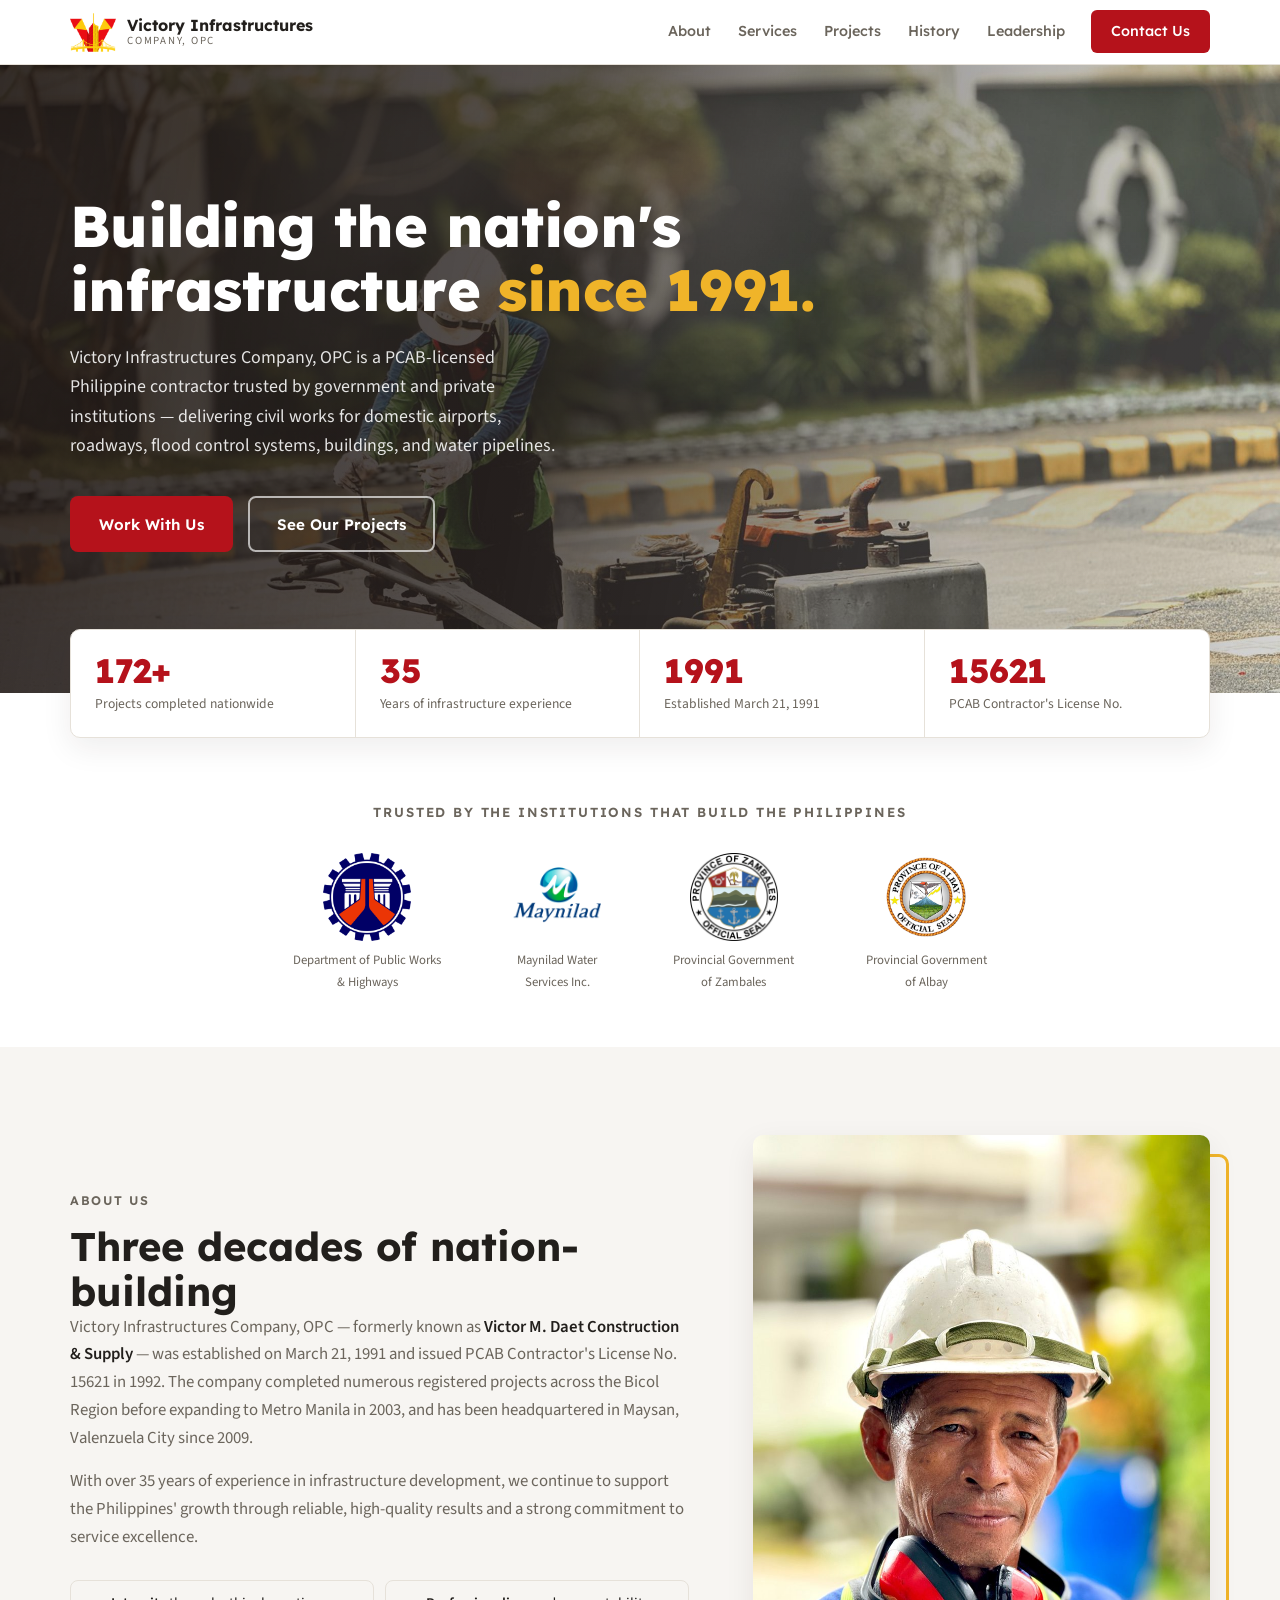
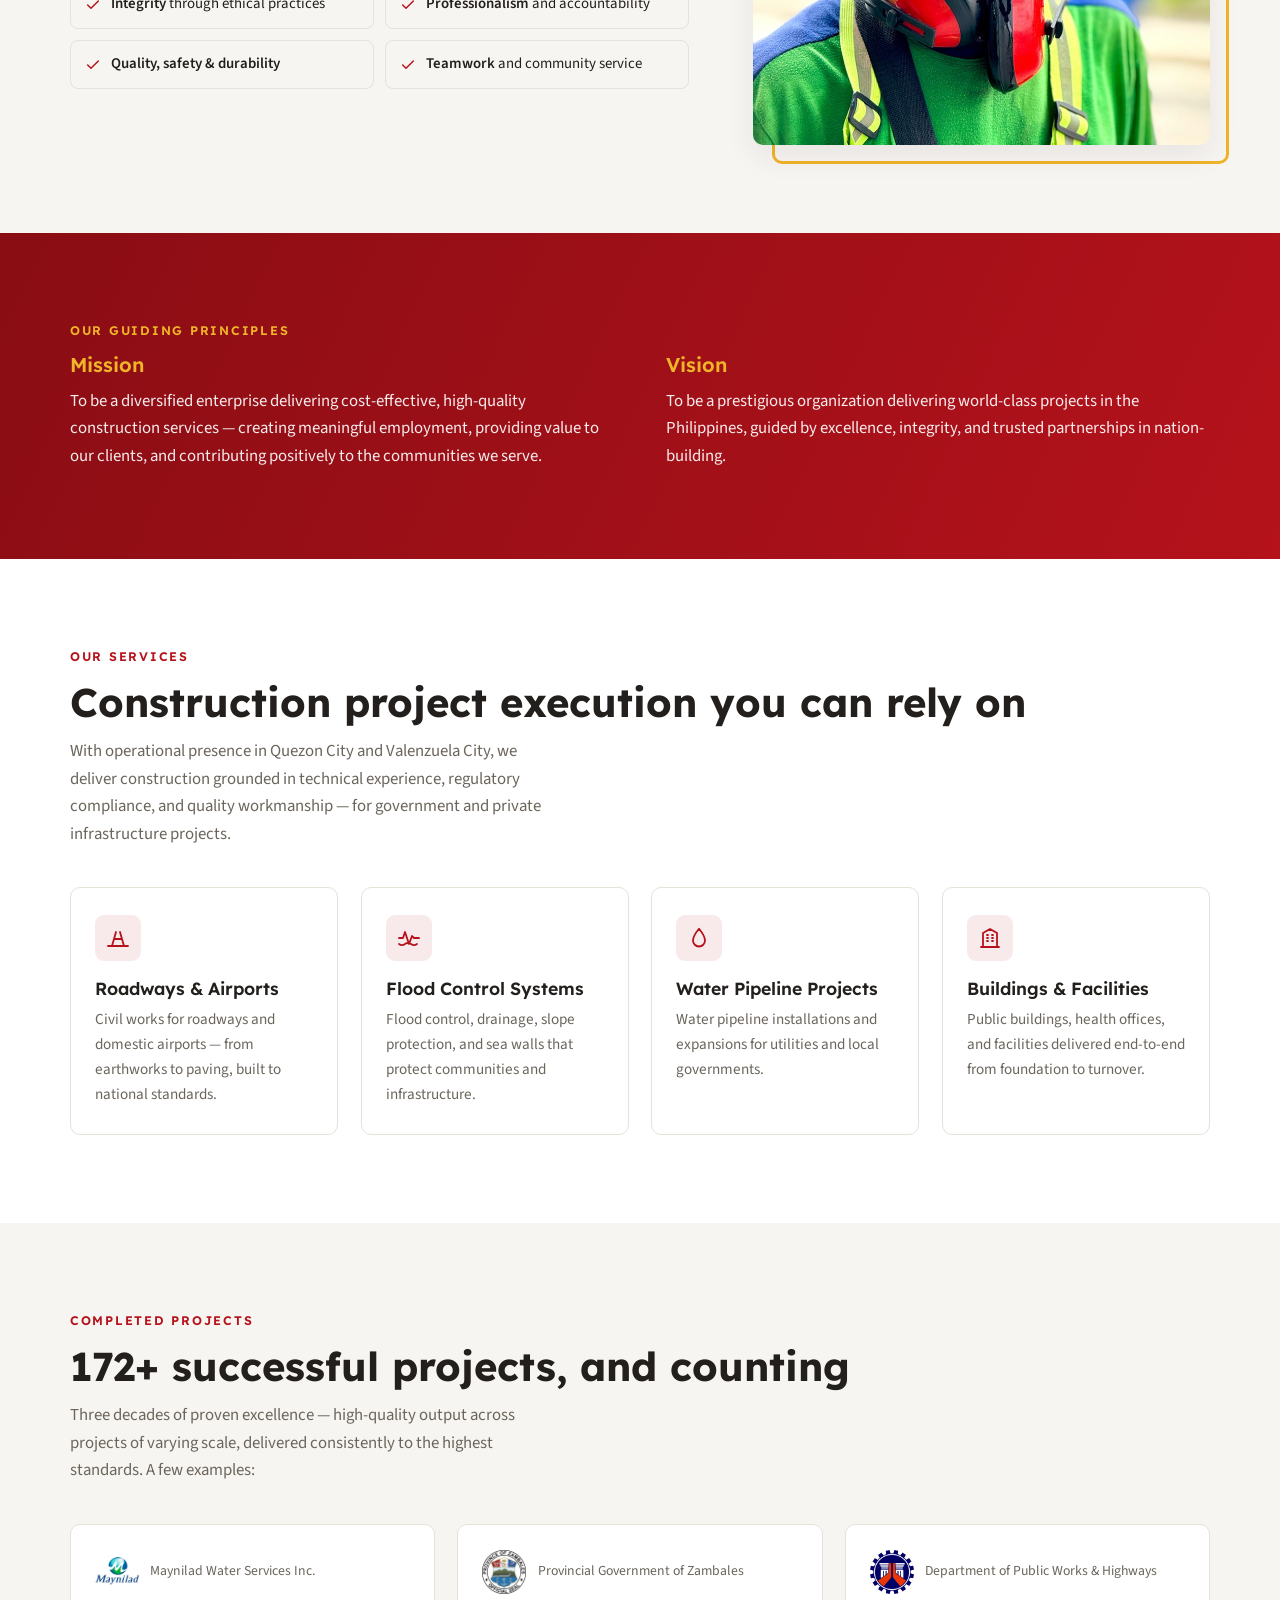
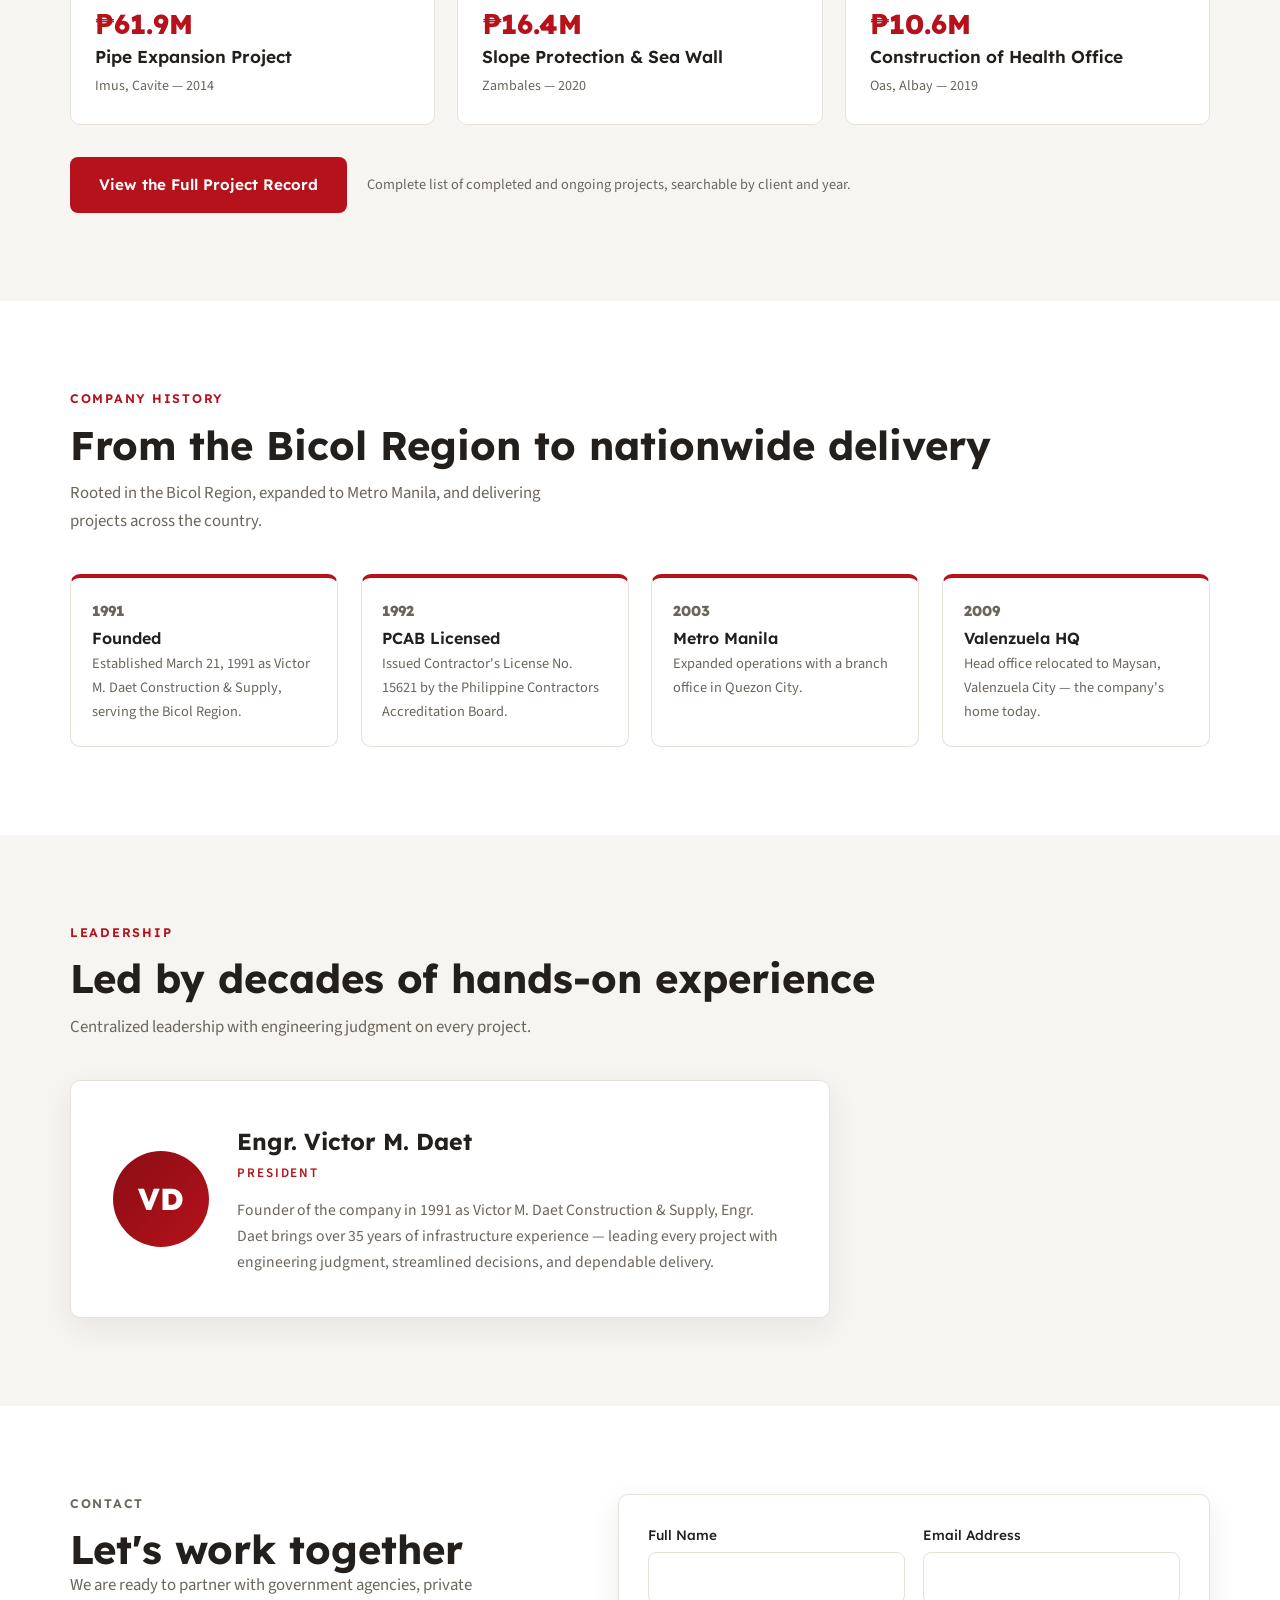
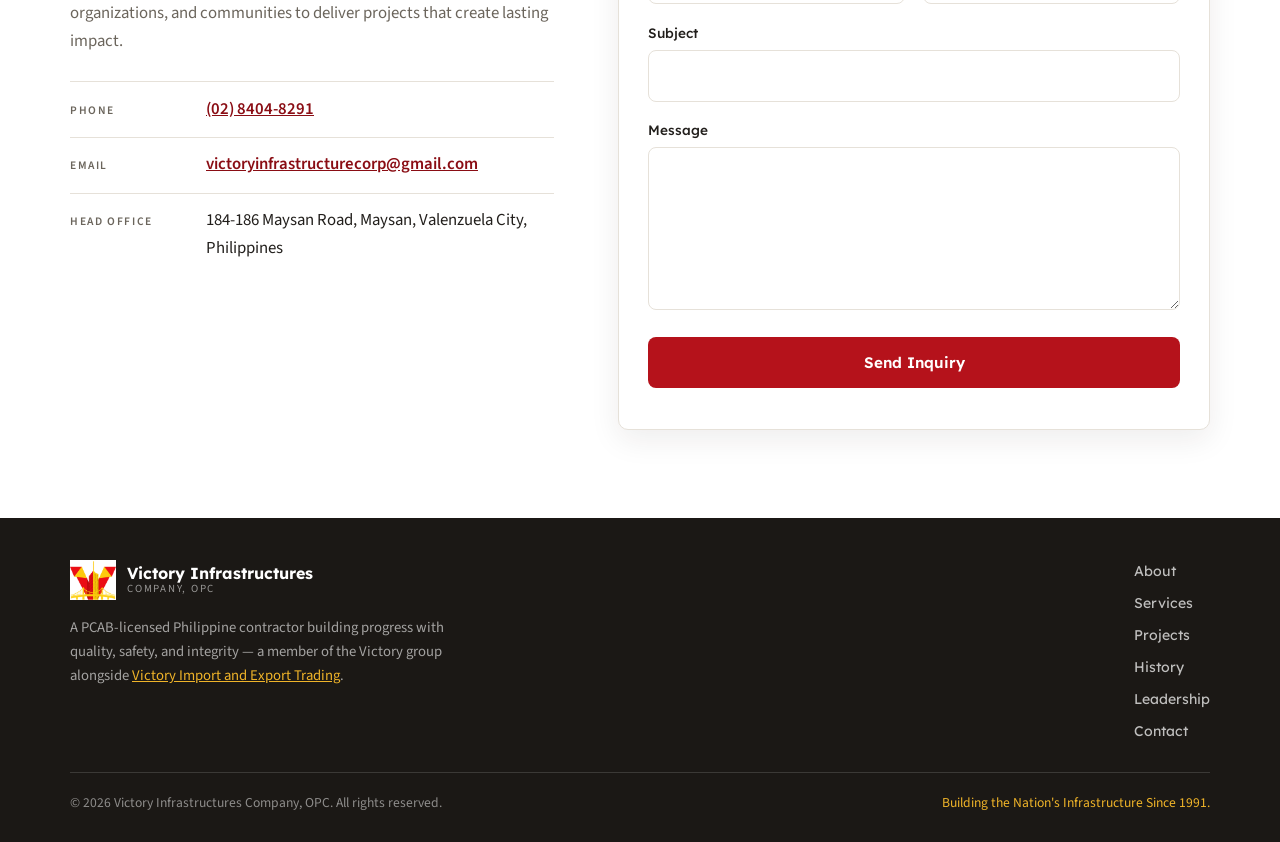
==== commit 64a10f73: "Add full project record page from VMD PROJECTS list Adopt the v3 enterprise design on main and add p" ====
--- a/index.html
+++ b/index.html
@@ -256,7 +256,10 @@
             <p class="proj-meta">Oas, Albay — 2019</p>
           </article>
         </div>
-        <p class="proj-note">Full project record from 1991–2025 available on request.</p>
+        <div class="proj-cta">
+          <a href="projects.html" class="btn btn-red">View the Full Project Record</a>
+          <p class="proj-note">Complete list of completed and ongoing projects, searchable by client and year.</p>
+        </div>
       </div>
     </section>
 
--- a/css/style.css
+++ b/css/style.css
@@ -655,3 +655,137 @@
 
   .contact-list li { grid-template-columns: 1fr; gap: 0.15rem; }
 }
+
+/* ===== Project record page ===== */
+.page-hero {
+  background: linear-gradient(115deg, #1b1815 0%, #3a1512 55%, var(--red-deep) 100%);
+  color: #fff;
+  padding: clamp(3rem, 7vw, 5rem) 0;
+}
+
+.page-hero .eyebrow { color: var(--gold); }
+
+.page-hero h1 {
+  font-family: var(--font-display);
+  font-weight: 800;
+  font-size: clamp(2rem, 4.5vw, 3.2rem);
+  color: #fff;
+}
+
+.page-hero-lead {
+  max-width: 62ch;
+  margin-top: 1rem;
+  color: rgba(255, 255, 255, 0.85);
+  font-size: 1.08rem;
+}
+
+.record-stats {
+  display: grid;
+  grid-template-columns: repeat(3, 1fr);
+  border: 1px solid var(--line);
+  border-radius: var(--radius);
+  background: #fff;
+  overflow: hidden;
+  margin-bottom: 1.8rem;
+}
+
+.record-stats .stat { border-right: 1px solid var(--line); }
+
+.record-stats .stat:last-child { border-right: none; }
+
+.record-controls {
+  display: grid;
+  grid-template-columns: minmax(0, 2fr) minmax(0, 1.4fr) minmax(0, 0.8fr);
+  gap: 1.1rem;
+  margin-bottom: 1.4rem;
+}
+
+.record-controls .form-field { margin-bottom: 0; }
+
+.record-controls select {
+  width: 100%;
+  font: inherit;
+  padding: 0.7rem 0.9rem;
+  border: 1.5px solid var(--line);
+  border-radius: 8px;
+  background: #fff;
+  color: var(--ink);
+}
+
+.record-controls select:focus {
+  outline: none;
+  border-color: var(--red);
+  box-shadow: 0 0 0 3px rgba(181, 18, 27, 0.15);
+}
+
+.record-wrap {
+  overflow-x: auto;
+  border: 1px solid var(--line);
+  border-radius: var(--radius);
+  background: #fff;
+}
+
+.record-table { width: 100%; border-collapse: collapse; min-width: 780px; }
+
+.record-table th {
+  font-family: var(--font-display);
+  font-weight: 600;
+  font-size: 0.78rem;
+  letter-spacing: 0.08em;
+  text-transform: uppercase;
+  text-align: left;
+  color: #fff;
+  background: var(--red-deep);
+  padding: 0.85rem 1.1rem;
+  position: sticky;
+  top: 0;
+}
+
+.record-table td {
+  padding: 0.85rem 1.1rem;
+  border-top: 1px solid var(--line);
+  vertical-align: top;
+  font-size: 0.95rem;
+}
+
+.record-table tbody tr:nth-child(even) { background: var(--bg-warm); }
+
+.record-table .col-year { white-space: nowrap; font-weight: 600; }
+
+.record-table .col-amt {
+  white-space: nowrap;
+  text-align: right;
+  font-weight: 600;
+  color: var(--red-deep);
+  font-variant-numeric: tabular-nums;
+}
+
+.record-table .col-client { min-width: 12rem; }
+
+.status {
+  display: inline-block;
+  font-size: 0.74rem;
+  font-weight: 600;
+  letter-spacing: 0.06em;
+  text-transform: uppercase;
+  padding: 0.2rem 0.6rem;
+  border-radius: 99px;
+  white-space: nowrap;
+}
+
+.status-done { background: rgba(22, 130, 60, 0.12); color: #14682f; }
+
+.status-ongoing { background: rgba(240, 180, 41, 0.22); color: #8a6200; }
+
+.record-empty { text-align: center; color: var(--ink-soft); padding: 2rem !important; }
+
+@media (max-width: 860px) {
+  .record-controls { grid-template-columns: 1fr; }
+  .record-stats { grid-template-columns: 1fr; }
+  .record-stats .stat { border-right: none; border-bottom: 1px solid var(--line); }
+  .record-stats .stat:last-child { border-bottom: none; }
+}
+
+.proj-cta { margin-top: 2rem; display: flex; align-items: center; gap: 1.2rem; flex-wrap: wrap; }
+
+.proj-cta .proj-note { margin-top: 0; }
